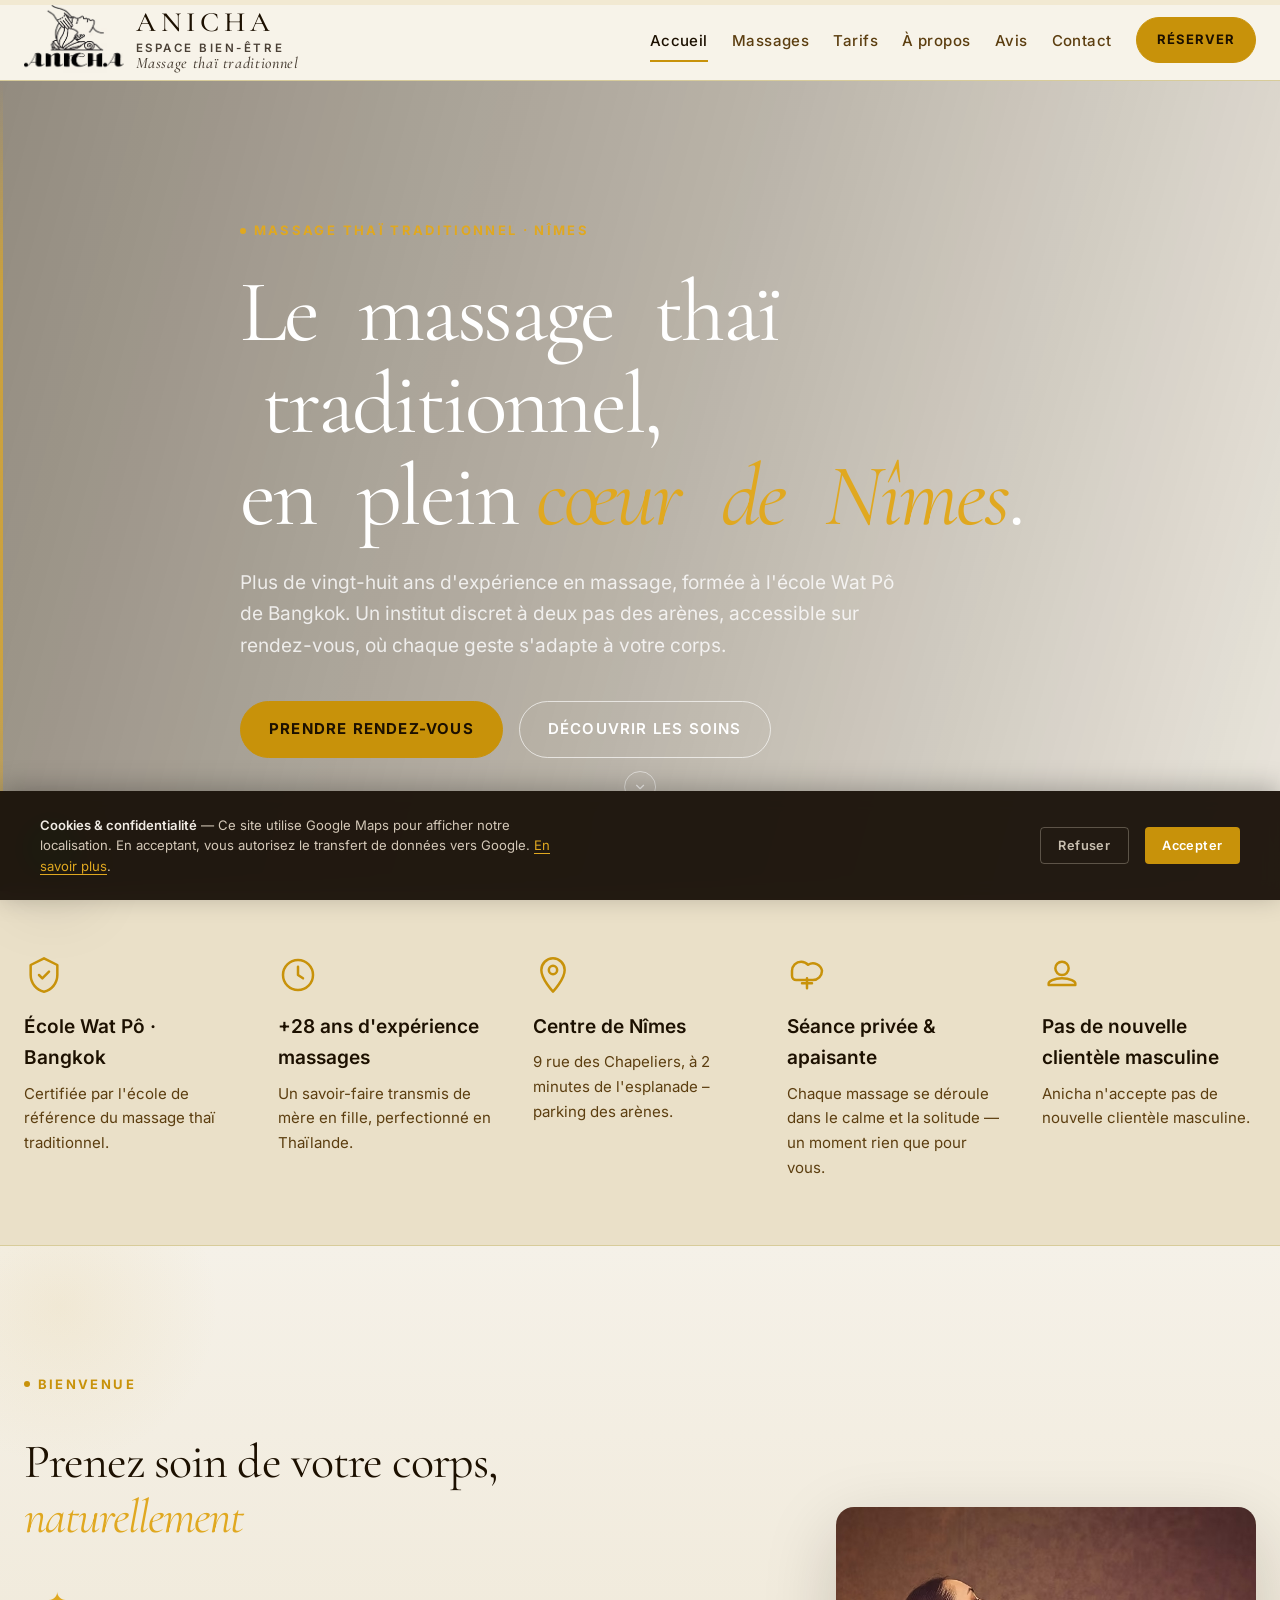
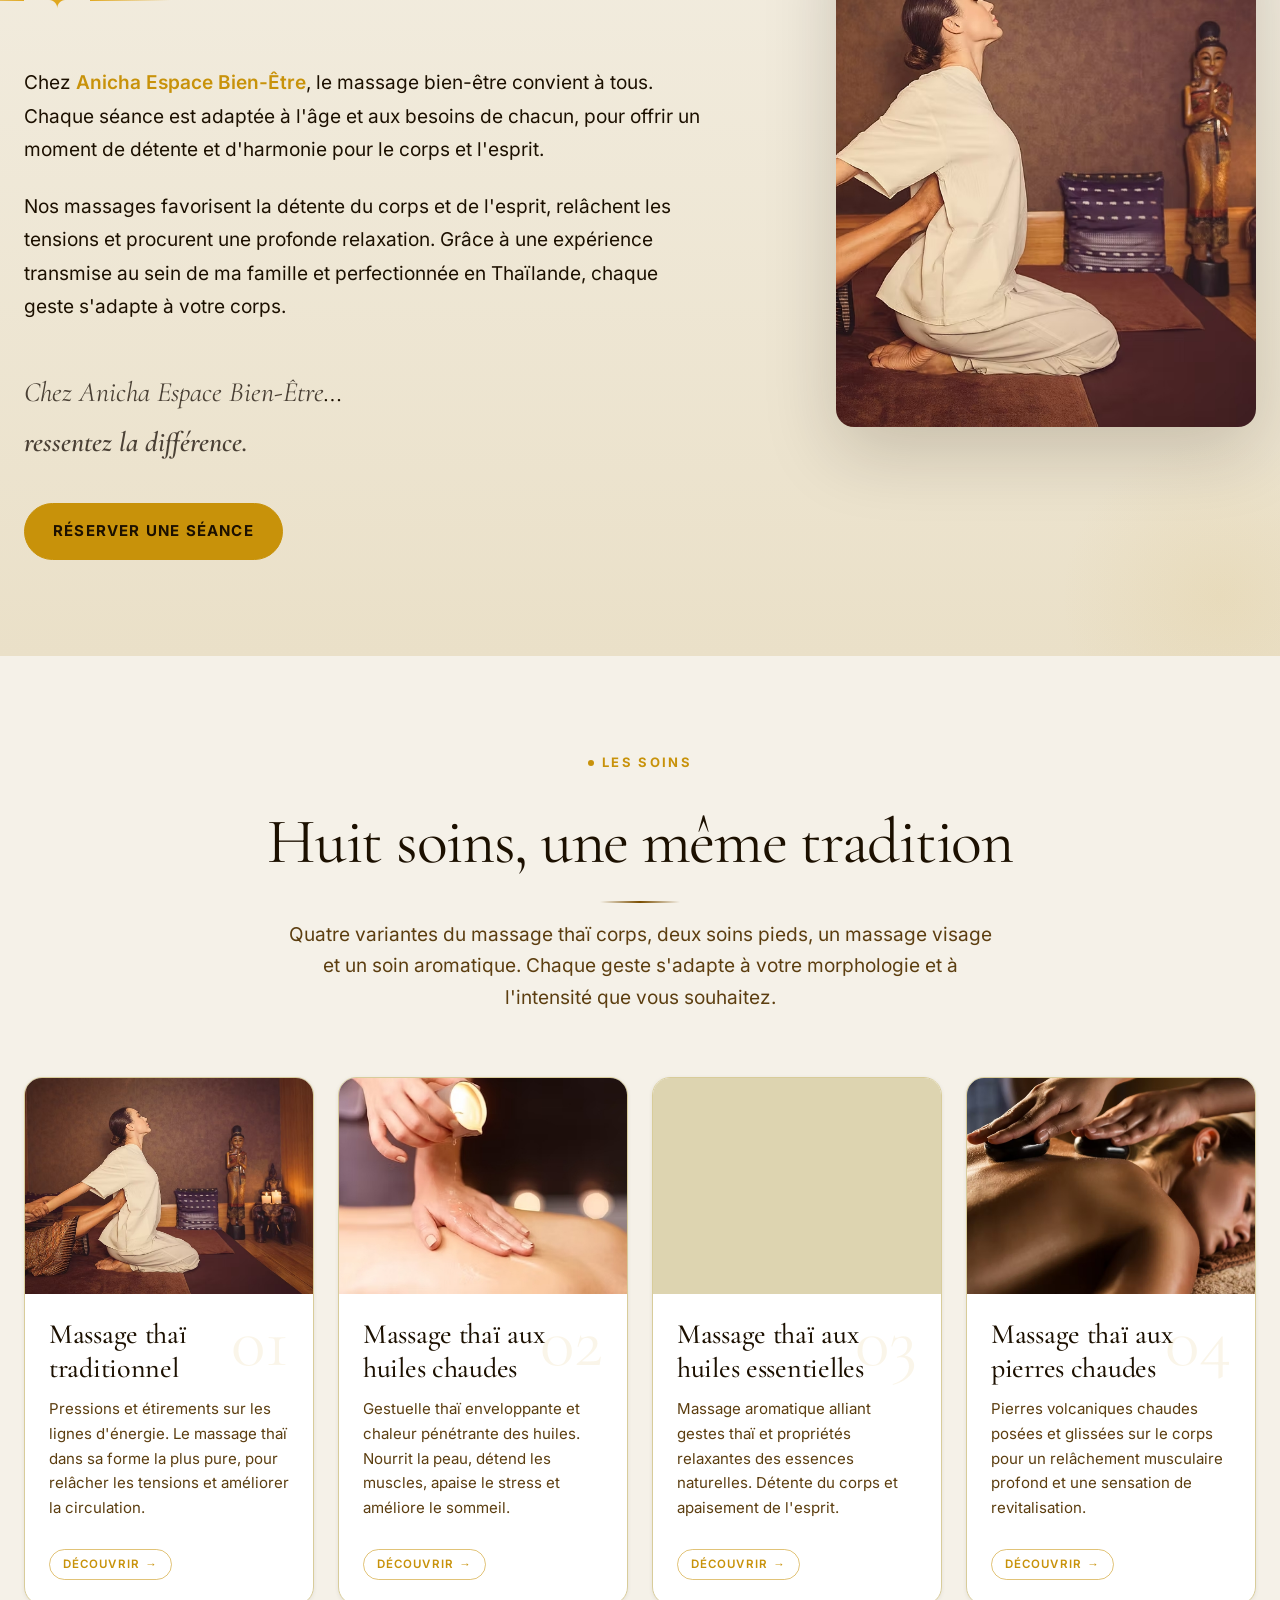
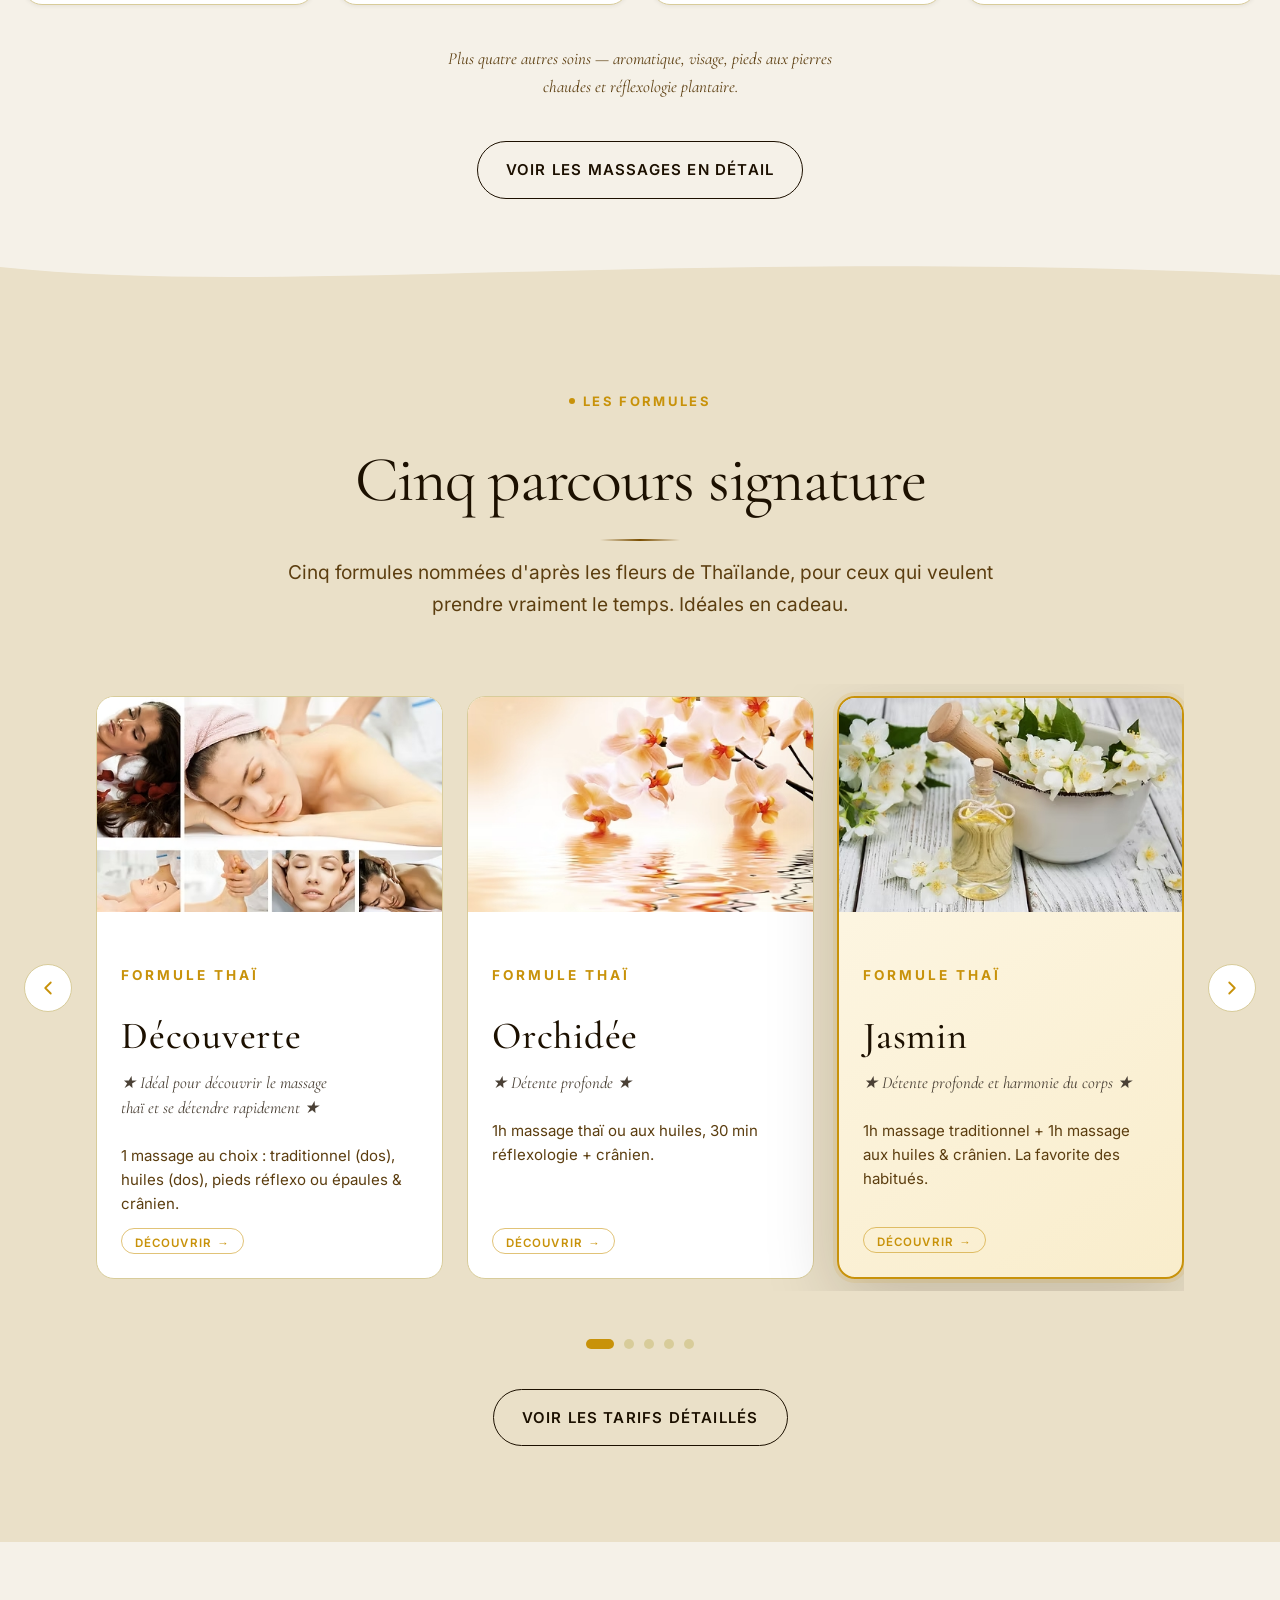
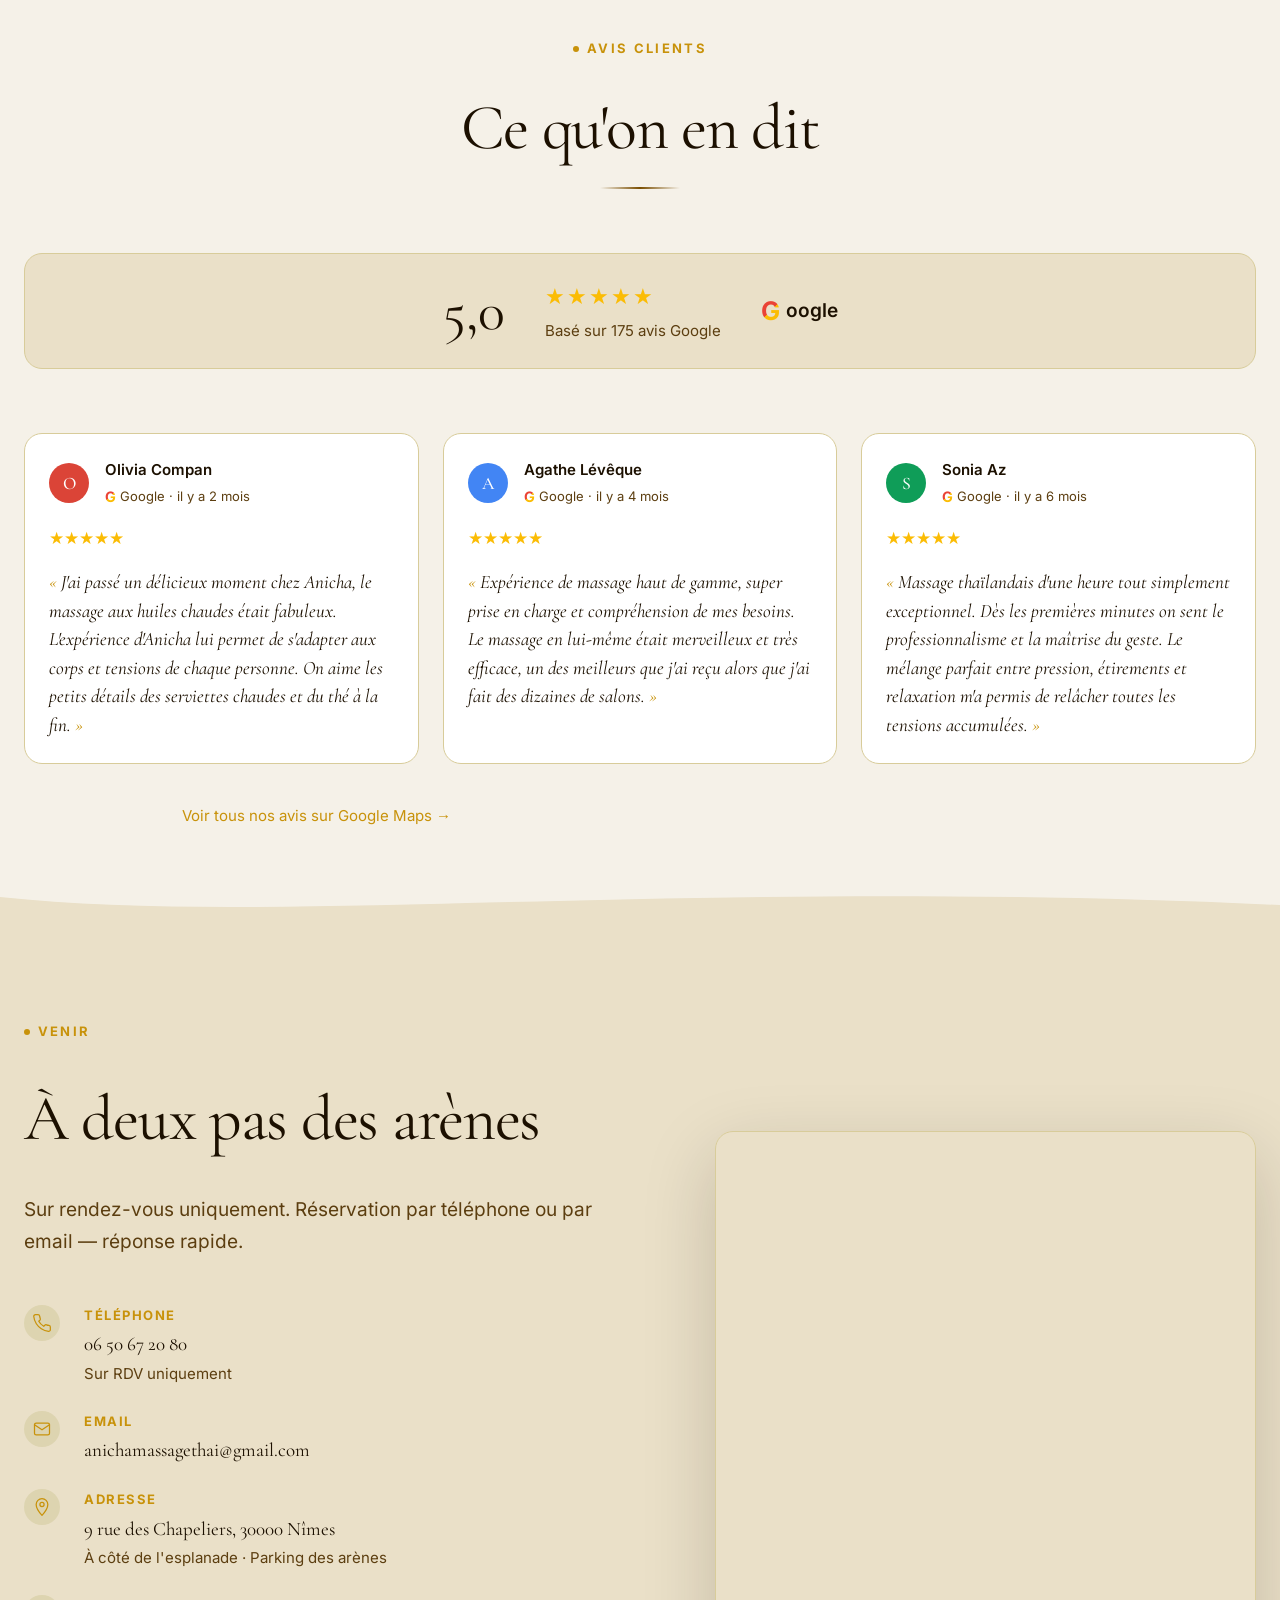
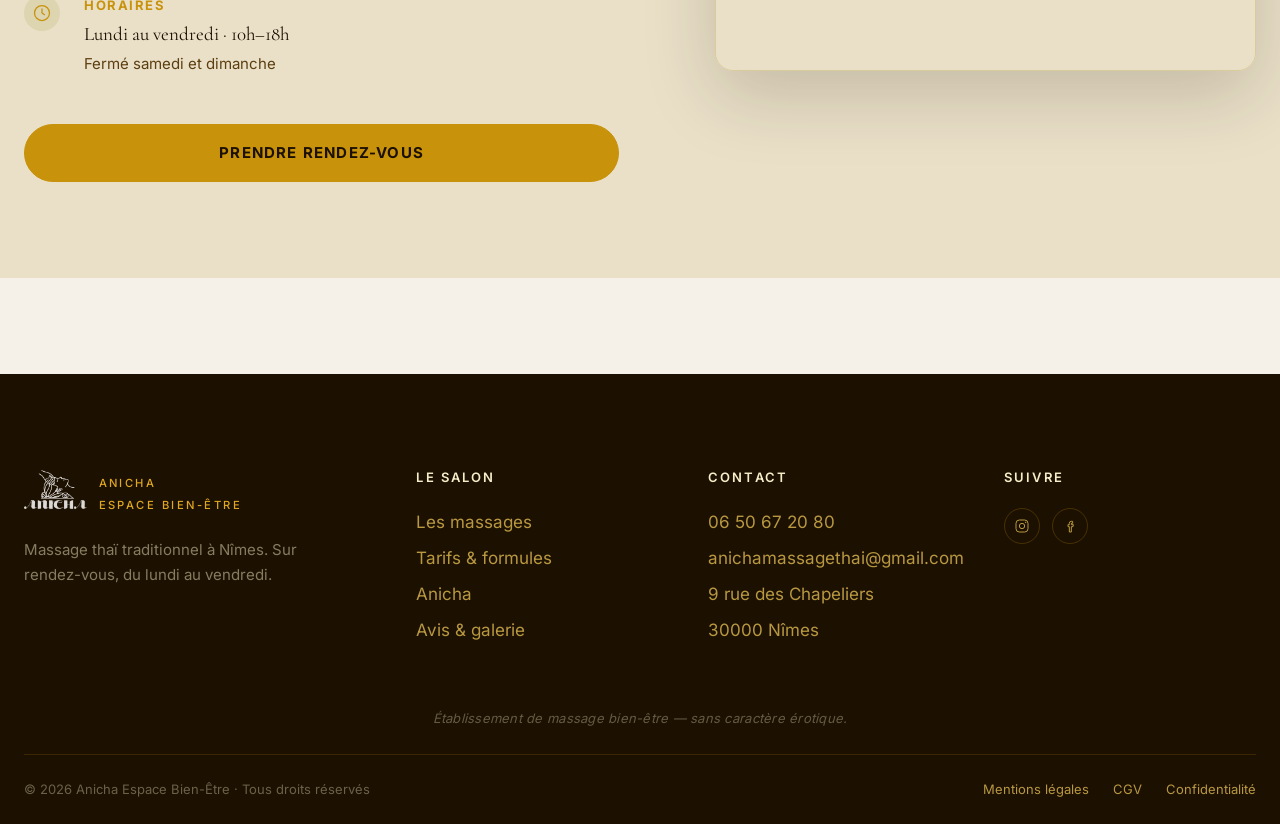
==== index.html @ d10bb283 "0" ====
<!DOCTYPE html>
<html lang="fr">
<head>
  <meta charset="UTF-8" />
  <meta name="viewport" content="width=device-width, initial-scale=1" />
  <title>Anicha Espace Bien-Être – Massage thaï traditionnel à Nîmes </title>
  <meta name="description" content="Massage thaï traditionnel à Nîmes. Pas de nouvelle clientèle masculine, sur rendez-vous. Formée à l'école Wat Pô de Bangkok, +28 ans d'expérience. 9 rue des Chapeliers." />

  <!-- Open Graph / SEO -->
  <meta name="theme-color" content="#3A6647" />

  <!-- Polices -->

  <link rel="stylesheet" href="css/style.css" />
  <link rel="icon" type="image/x-icon" href="img/favicon.ico">
  <link rel="icon" type="image/png" sizes="32x32" href="img/favicon-32x32.png">
  <link rel="icon" type="image/png" sizes="16x16" href="img/favicon-16x16.png">
  <link rel="apple-touch-icon" sizes="180x180" href="img/apple-touch-icon.png">

  <!-- Schema.org LocalBusiness (SEO local) -->
  <script type="application/ld+json">
  {
    "@context": "https://schema.org",
    "@type": "MassageTherapy",
    "name": "Anicha Espace Bien-Être",
    "description": "Institut de massage thaï traditionnel à Nîmes.",
    "image": "https://images.unsplash.com/photo-1544161515-4ab6ce6db874?auto=format&fit=crop&w=1200&q=80",
    "telephone": "+33650672080",
    "email": "anichamassagethai@gmail.com",
    "address": {
      "@type": "PostalAddress",
      "streetAddress": "9 rue des Chapeliers",
      "addressLocality": "Nîmes",
      "postalCode": "30000",
      "addressCountry": "FR"
    },
    "geo": {
      "@type": "GeoCoordinates",
      "latitude": 43.836,
      "longitude": 4.361
    },
    "openingHoursSpecification": [
      {
        "@type": "OpeningHoursSpecification",
        "dayOfWeek": ["Monday", "Tuesday", "Wednesday", "Thursday", "Friday"],
        "opens": "10:00",
        "closes": "18:00"
      }
    ],
    "priceRange": "€€",
    "url": "https://anichamassagethai-nimes.com",
    "sameAs": ["https://www.instagram.com/anicha.massage.thai/", "https://www.facebook.com/profile.php?id=100057337184093"]
  }
  </script>
  <link rel="canonical" href="https://anichamassagethai-nimes.com/" />
  <meta property="og:type" content="website" />
  <meta property="og:locale" content="fr_FR" />
  <meta property="og:site_name" content="Anicha Espace Bien-Être" />
  <meta property="og:url" content="https://anichamassagethai-nimes.com/" />
  <meta property="og:title" content="Anicha Espace Bien-Être – Massage thaï traditionnel à Nîmes " />
  <meta property="og:description" content="Massage thaï traditionnel à Nîmes. Pas de nouvelle clientèle masculine, sur rendez-vous. Formée à l'école Wat Pô de Bangkok, +28 ans d'expérience. 9 rue des Chapeliers." />
  <meta property="og:image" content="https://images.unsplash.com/photo-1600334129128-685c5582fd35?auto=format&fit=crop&w=1200&q=80" />
  <meta property="og:image:width" content="1200" />
  <meta property="og:image:height" content="630" />
  <meta name="twitter:card" content="summary_large_image" />
  <meta name="twitter:title" content="Anicha Espace Bien-Être – Massage thaï traditionnel à Nîmes " />
  <meta name="twitter:description" content="Massage thaï traditionnel à Nîmes. Pas de nouvelle clientèle masculine, sur rendez-vous. Formée à l'école Wat Pô de Bangkok, +28 ans d'expérience. 9 rue des Chapeliers." />
  <meta name="twitter:image" content="https://images.unsplash.com/photo-1600334129128-685c5582fd35?auto=format&fit=crop&w=1200&q=80" />
</head>
<body>
  <a href="#main" class="skip-link">Aller au contenu</a>

  <!-- Barre de progression de scroll -->
  <div class="scroll-progress" aria-hidden="true"><div class="scroll-progress__bar" data-scroll-progress></div></div>

  <!-- ====================================================
       HEADER
  ===================================================== -->
  <header class="site-header">
    <div class="container site-header__inner">
      <a href="index.html" class="logo" aria-label="Anicha Espace Bien-Être – Accueil">
        <picture>
          <source srcset="img/logo.avif" type="image/avif">
          <img src="img/logo.png" alt="" class="logo__img" aria-hidden="true" width="100" height="70">
        </picture>
        <span class="logo__text">
          <span class="logo__name">ANICHA</span>
          <span class="logo__tagline">Espace bien-être</span>
          <span class="logo__sub">Massage thaï traditionnel</span>
        </span>
      </a>

    </div>
  </header>
  <nav class="nav" aria-label="Navigation principale">
        <ul class="nav__list" id="primary-menu">
          <li><a href="index.html" class="nav__link" aria-current="page">Accueil</a></li>
          <li><a href="massages.html" class="nav__link">Massages</a></li>
          <li><a href="tarifs.html" class="nav__link">Tarifs</a></li>
          <li><a href="a-propos.html" class="nav__link">À propos</a></li>
          <li><a href="avis-galerie.html" class="nav__link">Avis</a></li>
          <li><a href="contact.html" class="nav__link">Contact</a></li>
        </ul>
        <div class="nav__cta">
          <a href="contact.html" class="btn btn--primary btn--small">Réserver</a>
        </div>
      </nav>

      <button class="menu-toggle" type="button" aria-controls="primary-menu" aria-expanded="false" aria-label="Ouvrir le menu">
        <span class="menu-toggle__bar"></span>
      </button>

  <main id="main">
    <!-- ====================================================
         HERO
    ===================================================== -->
    <section class="hero" aria-labelledby="hero-title">
      <div class="hero__bg" aria-hidden="true">
        <video class="hero__video" autoplay loop muted playsinline
          poster="https://images.unsplash.com/photo-1600334129128-685c5582fd35?auto=format&fit=crop&w=1920&q=80">
          <source src="img/hero-massage.mp4" type="video/mp4">
        </video>
      </div>
      <div class="hero__overlay"></div>
      <div class="hero__decor" aria-hidden="true"></div>

      <!-- Particules dorées flottantes (décoratif) -->
      <div class="hero__particles" aria-hidden="true">
        <span></span><span></span><span></span><span></span><span></span>
        <span></span><span></span><span></span><span></span>
      </div>

      <div class="container hero__inner">
        <span class="eyebrow">Massage thaï traditionnel · Nîmes</span>
        <h1 id="hero-title">
          Le massage thaï traditionnel,<br />
          en plein <em>cœur de Nîmes</em>.
        </h1>
        <p class="hero__subtitle">
          Plus de vingt-huit ans d'expérience en massage, formée à l'école Wat Pô de Bangkok. Un institut discret à deux pas des arènes, accessible sur rendez-vous, où chaque geste s'adapte à votre corps.
        </p>
        <div class="hero__actions">
          <a href="contact.html" class="btn btn--primary">Prendre rendez-vous</a>
          <a href="massages.html" class="btn btn--ghost-light">Découvrir les soins</a>
        </div>
      </div>

      <!-- Scroll indicator -->
      <a href="#welcome" class="scroll-indicator" aria-label="Défiler vers le bas">
        <div class="scroll-indicator__ring" aria-hidden="true">
          <svg viewBox="0 0 24 24" fill="none" stroke="currentColor" stroke-width="2">
            <path d="m6 9 6 6 6-6" stroke-linecap="round" stroke-linejoin="round"/>
          </svg>
        </div>
        <span>Découvrir</span>
      </a>
    </section>

    <!-- ====================================================
         RÉASSURANCE
    ===================================================== -->
    <section class="reassurance" id="reassurance" aria-label="Nos garanties">
      <div class="container reassurance__grid">
        <div class="reassurance__item">
          <svg class="reassurance__icon" viewBox="0 0 24 24" fill="none" stroke="currentColor" stroke-width="1.5" aria-hidden="true">
            <path d="M12 2 4 6v6c0 5 3.5 9 8 10 4.5-1 8-5 8-10V6l-8-4Z" stroke-linejoin="round"/>
            <path d="m9 12 2 2 4-4" stroke-linecap="round" stroke-linejoin="round"/>
          </svg>
          <span class="reassurance__title">École Wat Pô · Bangkok</span>
          <p class="reassurance__desc">Certifiée par l'école de référence du massage thaï traditionnel.</p>
        </div>

        <div class="reassurance__item">
          <svg class="reassurance__icon" viewBox="0 0 24 24" fill="none" stroke="currentColor" stroke-width="1.5" aria-hidden="true">
            <circle cx="12" cy="12" r="9"/>
            <path d="M12 7v5l3 2" stroke-linecap="round" stroke-linejoin="round"/>
          </svg>
          <span class="reassurance__title"><span data-count-to="28" data-count-prefix="+" data-count-suffix=" ans">+28 ans</span> d'expérience massages</span>
          <p class="reassurance__desc">Un savoir-faire transmis de mère en fille, perfectionné en Thaïlande.</p>
        </div>

        <div class="reassurance__item">
          <svg class="reassurance__icon" viewBox="0 0 24 24" fill="none" stroke="currentColor" stroke-width="1.5" aria-hidden="true">
            <path d="M12 22s7-7.5 7-13a7 7 0 1 0-14 0c0 5.5 7 13 7 13Z" stroke-linejoin="round"/>
            <circle cx="12" cy="9" r="2.5"/>
          </svg>
          <span class="reassurance__title">Centre de Nîmes</span>
          <p class="reassurance__desc">9 rue des Chapeliers, à 2 minutes de l'esplanade – parking des arènes.</p>
        </div>

        <div class="reassurance__item">
          <svg class="reassurance__icon" viewBox="0 0 24 24" fill="none" stroke="currentColor" stroke-width="1.5" aria-hidden="true">
            <path d="M3 9.5C3 6.46 5.46 4 8.5 4c1.67 0 3.16.73 4.19 1.88A5.5 5.5 0 0 1 21 9.5c0 3.04-2.46 5.5-5.5 5.5H5.5A2.5 2.5 0 0 1 3 12.5v-3Z" stroke-linejoin="round"/>
            <path d="M12 14v6m-3-3h6" stroke-linecap="round"/>
          </svg>
          <span class="reassurance__title">Séance privée &amp; apaisante</span>
          <p class="reassurance__desc">Chaque massage se déroule dans le calme et la solitude — un moment rien que pour vous.</p>
        </div>

        <div class="reassurance__item">
          <svg class="reassurance__icon" viewBox="0 0 24 24" fill="none" stroke="currentColor" stroke-width="1.5" aria-hidden="true">
            <circle cx="12" cy="8" r="4"/>
            <path d="M12 14c-5 0-8 2-8 3v1h16v-1c0-1-3-3-8-3Z" stroke-linejoin="round"/>
          </svg>
          <span class="reassurance__title">Pas de nouvelle clientèle masculine</span>
          <p class="reassurance__desc">Anicha n'accepte pas de nouvelle clientèle masculine.</p>
        </div>
      </div>
    </section>

    <!-- ====================================================
         MOT D'ACCUEIL
    ===================================================== -->
    <section class="welcome" id="welcome" aria-labelledby="welcome-title">
      <div class="container welcome__inner">

        <div class="welcome__content">
          <span class="eyebrow">Bienvenue</span>
          <h2 id="welcome-title">Prenez soin de votre corps,<br><em>naturellement</em></h2>
          <span class="welcome__ornament" aria-hidden="true">✦</span>
          <div class="welcome__text">
            <p>Chez <strong>Anicha Espace Bien-Être</strong>, le massage bien-être convient à tous. Chaque séance est adaptée à l'âge et aux besoins de chacun, pour offrir un moment de détente et d'harmonie pour le corps et l'esprit.</p>
            <p>Nos massages favorisent la détente du corps et de l'esprit, relâchent les tensions et procurent une profonde relaxation. Grâce à une expérience transmise au sein de ma famille et perfectionnée en Thaïlande, chaque geste s'adapte à votre corps.</p>
          </div>
          <p class="welcome__call">
            <em>Chez Anicha Espace Bien-Être</em>…<br>
            <strong>ressentez la différence.</strong>
          </p>
          <a href="contact.html" class="btn btn--primary">Réserver une séance</a>
        </div>

        <div class="welcome__visual" aria-hidden="true">
          <div class="welcome__img-frame">
            <img src="img/massage-thai-traditionnel.jpg" alt="Massage thaï traditionnel chez Anicha" class="welcome__img" width="500" height="650" loading="lazy">
          </div>
        </div>

      </div>
    </section>

    <!-- ====================================================
         NOS MASSAGES
    ===================================================== -->
    <section class="section" aria-labelledby="soins-title">
      <div class="container">
        <header class="section-header">
          <span class="eyebrow">Les soins</span>
          <h2 id="soins-title">Huit soins, une même tradition</h2>
          <p class="lead">
            Quatre variantes du massage thaï corps, deux soins pieds, un massage visage et un soin aromatique. Chaque geste s'adapte à votre morphologie et à l'intensité que vous souhaitez.
          </p>
        </header>

        <div class="cards-grid cards-grid--soins">
          <!-- Carte 1 — Traditionnel -->
          <article class="card">
            <div class="card__image" style="background-image: url('img/massage-thai-traditionnel.jpg');"></div>
            <div class="card__body">
              <span class="card__number" aria-hidden="true">01</span>
              <span class="card__name-thai">Nuad Bo Rarn</span>
              <h3 class="card__title">Massage thaï traditionnel</h3>
              <p class="card__desc">Pressions et étirements sur les lignes d'énergie. Le massage thaï dans sa forme la plus pure, pour relâcher les tensions et améliorer la circulation.</p>
              <a href="massages.html#thai-traditionnel" class="card__cta">Découvrir <span aria-hidden="true">→</span></a>
            </div>
          </article>

          <!-- Carte 2 — Huiles chaudes -->
          <article class="card">
            <div class="card__image" style="background-image: url('img/massage-huiles-chaudes.jpg');"></div>
            <div class="card__body">
              <span class="card__number" aria-hidden="true">02</span>
              <span class="card__name-thai">Nuad Nam Man Ronn</span>
              <h3 class="card__title">Massage thaï aux huiles chaudes</h3>
              <p class="card__desc">Gestuelle thaï enveloppante et chaleur pénétrante des huiles. Nourrit la peau, détend les muscles, apaise le stress et améliore le sommeil.</p>
              <a href="massages.html#huiles-chaudes" class="card__cta">Découvrir <span aria-hidden="true">→</span></a>
            </div>
          </article>

          <!-- Carte 3 — Huiles essentielles -->
          <article class="card">
            <div class="card__image" style="background-image: url('https://images.unsplash.com/photo-1741522509438-a120c0bb5e88?auto=format&fit=crop&w=800&q=80');"></div>
            <div class="card__body">
              <span class="card__number" aria-hidden="true">03</span>
              <span class="card__name-thai">Nuad Nam Man</span>
              <h3 class="card__title">Massage thaï aux huiles essentielles</h3>
              <p class="card__desc">Massage aromatique alliant gestes thaï et propriétés relaxantes des essences naturelles. Détente du corps et apaisement de l'esprit.</p>
              <a href="massages.html#huiles-essentielles" class="card__cta">Découvrir <span aria-hidden="true">→</span></a>
            </div>
          </article>

          <!-- Carte 4 — Pierres chaudes (nouveau) -->
          <article class="card">
            <div class="card__image" style="background-image: url('img/massage-pierres-chaudes.jpg');"></div>
            <div class="card__body">
              <span class="card__number" aria-hidden="true">04</span>
              <span class="card__name-thai">Hin Ron</span>
              <h3 class="card__title">Massage thaï aux pierres chaudes</h3>
              <p class="card__desc">Pierres volcaniques chaudes posées et glissées sur le corps pour un relâchement musculaire profond et une sensation de revitalisation.</p>
              <a href="massages.html#pierres-chaudes" class="card__cta">Découvrir <span aria-hidden="true">→</span></a>
            </div>
          </article>
        </div>

        <p class="cards-grid__note">Plus quatre autres soins — aromatique, visage, pieds aux pierres chaudes et réflexologie plantaire.</p>

        <div class="text-center mt-lg">
          <a href="massages.html" class="btn btn--ghost">Voir les massages en détail</a>
        </div>
      </div>
    </section>

    <!-- ====================================================
         FORMULES
    ===================================================== -->
    <section class="section section--alt" aria-labelledby="formules-title">
      <div class="container">
        <header class="section-header">
          <span class="eyebrow">Les formules</span>
          <h2 id="formules-title">Cinq parcours signature</h2>
          <p class="lead">
            Cinq formules nommées d'après les fleurs de Thaïlande, pour ceux qui veulent prendre vraiment le temps. Idéales en cadeau.
          </p>
        </header>

        <div class="formules-carousel" data-carousel data-autoplay="5000" aria-roledescription="carrousel" aria-label="Cinq formules signature">
          <button class="carousel-arrow carousel-arrow--prev" type="button" aria-label="Formule précédente" data-carousel-prev>
            <svg viewBox="0 0 24 24" fill="none" stroke="currentColor" stroke-width="2" aria-hidden="true">
              <path d="m15 18-6-6 6-6" stroke-linecap="round" stroke-linejoin="round"/>
            </svg>
          </button>

          <div class="formules-carousel__track" data-carousel-track>
            <article class="formule-card" aria-roledescription="diapositive" aria-label="1 sur 5 — Découverte">
              <div class="formule-card__image" style="background-image: url('img/formule-decouverte.jpg');" role="img" aria-label="Formule Découverte"></div>
              <span class="formule-card__label">Formule Thaï</span>
              <h3 class="formule-card__name">Découverte</h3>
              <p class="formule-card__tagline">★ Idéal pour découvrir le massage thaï et se détendre rapidement ★</p>
              <p class="formule-card__list">1 massage au choix : traditionnel (dos), huiles (dos), pieds réflexo ou épaules &amp; crânien.</p>
              <a href="tarifs.html#formules" class="formule-card__cta">Découvrir <span aria-hidden="true">→</span></a>
            </article>

            <article class="formule-card" aria-roledescription="diapositive" aria-label="2 sur 5 — Orchidée">
              <div class="formule-card__image" style="background-image: url('img/formule-orchidee.jpg');" role="img" aria-label="Formule Orchidée"></div>
              <span class="formule-card__label">Formule Thaï</span>
              <h3 class="formule-card__name">Orchidée</h3>
              <p class="formule-card__tagline">★ Détente profonde ★</p>
              <p class="formule-card__list">1h massage thaï ou aux huiles, 30 min réflexologie + crânien.</p>
              <a href="tarifs.html#formules" class="formule-card__cta">Découvrir <span aria-hidden="true">→</span></a>
            </article>

            <article class="formule-card formule-card--featured" aria-roledescription="diapositive" aria-label="3 sur 5 — Jasmin, le plus choisi">
              <div class="formule-card__image" style="background-image: url('img/formule-jasmine.jpg');" role="img" aria-label="Formule Jasmin"></div>
              <span class="formule-card__label">Formule Thaï</span>
              <h3 class="formule-card__name">Jasmin</h3>
              <p class="formule-card__tagline">★ Détente profonde et harmonie du corps ★</p>
              <p class="formule-card__list">1h massage traditionnel + 1h massage aux huiles &amp; crânien. La favorite des habitués.</p>
              <a href="tarifs.html#formules" class="formule-card__cta">Découvrir <span aria-hidden="true">→</span></a>
            </article>

            <article class="formule-card" aria-roledescription="diapositive" aria-label="4 sur 5 — Lilawadee">
              <div class="formule-card__image" style="background-image: url('img/formule-lilawadee.jpeg');" role="img" aria-label="Formule Lilawadee"></div>
              <span class="formule-card__label">Formule Thaï</span>
              <h3 class="formule-card__name">Lilawadee</h3>
              <p class="formule-card__tagline">★ Détente profonde et équilibre du corps ★</p>
              <p class="formule-card__list">1h30 traditionnel ou huiles chaudes + 30 min réflexologie et crânien.</p>
              <a href="tarifs.html#formules" class="formule-card__cta">Découvrir <span aria-hidden="true">→</span></a>
            </article>

            <article class="formule-card" aria-roledescription="diapositive" aria-label="5 sur 5 — Lotus">
              <div class="formule-card__image" style="background-image: url('img/formule-lotus.jpg');" role="img" aria-label="Formule Lotus"></div>
              <span class="formule-card__label">Formule Thaï</span>
              <h3 class="formule-card__name">Lotus</h3>
              <p class="formule-card__tagline">★ Relaxation intense et énergie renouvelée ★</p>
              <p class="formule-card__list">L'expérience complète : 1h traditionnel, 1h huiles, 30 min réflexologie + crânien.</p>
              <a href="tarifs.html#formules" class="formule-card__cta">Découvrir <span aria-hidden="true">→</span></a>
            </article>
          </div>

          <button class="carousel-arrow carousel-arrow--next" type="button" aria-label="Formule suivante" data-carousel-next>
            <svg viewBox="0 0 24 24" fill="none" stroke="currentColor" stroke-width="2" aria-hidden="true">
              <path d="m9 18 6-6-6-6" stroke-linecap="round" stroke-linejoin="round"/>
            </svg>
          </button>

          <div class="carousel-dots" role="tablist" aria-label="Choisir une formule" data-carousel-dots></div>
        </div>

        <div class="text-center mt-lg">
          <a href="tarifs.html" class="btn btn--ghost">Voir les tarifs détaillés</a>
        </div>
      </div>
    </section>

    <!-- ====================================================
         TÉMOIGNAGES
    ===================================================== -->
    <section class="section" aria-labelledby="testimonials-title">
      <div class="container">
        <header class="section-header">
          <span class="eyebrow">Avis clients</span>
          <h2 id="testimonials-title">Ce qu'on en dit</h2>
        </header>

        <!-- Note agrégée -->
        <div class="google-aggregate" aria-label="Note Google globale">
          <div class="google-aggregate__score" aria-label="5,0 sur 5">5,0</div>
          <div class="google-aggregate__right">
            <div class="google-aggregate__stars" aria-label="5 étoiles">★★★★★</div>
            <div class="google-aggregate__label">Basé sur 175 avis Google</div>
          </div>
          <div class="google-aggregate__logo" aria-hidden="true">
            <span class="google-g">G</span>oogle
          </div>
        </div>

        <div class="testimonials__grid">

          <article class="testimonial">
            <div class="testimonial__header">
              <div class="testimonial__avatar" aria-hidden="true" style="background-color:#DB4437;">O</div>
              <div class="testimonial__meta">
                <span class="testimonial__name">Olivia Compan</span>
                <span class="testimonial__source">
                  <span class="google-g" style="font-size:0.9rem;">G</span> Google · il y a 2 mois
                </span>
              </div>
            </div>
            <div class="testimonial__stars" aria-label="5 étoiles sur 5">★★★★★</div>
            <p class="testimonial__text">J'ai passé un délicieux moment chez Anicha, le massage aux huiles chaudes était fabuleux. L'expérience d'Anicha lui permet de s'adapter aux corps et tensions de chaque personne. On aime les petits détails des serviettes chaudes et du thé à la fin.</p>
          </article>

          <article class="testimonial">
            <div class="testimonial__header">
              <div class="testimonial__avatar" aria-hidden="true" style="background-color:#4285F4;">A</div>
              <div class="testimonial__meta">
                <span class="testimonial__name">Agathe Lévêque</span>
                <span class="testimonial__source">
                  <span class="google-g" style="font-size:0.9rem;">G</span> Google · il y a 4 mois
                </span>
              </div>
            </div>
            <div class="testimonial__stars" aria-label="5 étoiles sur 5">★★★★★</div>
            <p class="testimonial__text">Expérience de massage haut de gamme, super prise en charge et compréhension de mes besoins. Le massage en lui-même était merveilleux et très efficace, un des meilleurs que j'ai reçu alors que j'ai fait des dizaines de salons.</p>
          </article>

          <article class="testimonial">
            <div class="testimonial__header">
              <div class="testimonial__avatar" aria-hidden="true" style="background-color:#0F9D58;">S</div>
              <div class="testimonial__meta">
                <span class="testimonial__name">Sonia Az</span>
                <span class="testimonial__source">
                  <span class="google-g" style="font-size:0.9rem;">G</span> Google · il y a 6 mois
                </span>
              </div>
            </div>
            <div class="testimonial__stars" aria-label="5 étoiles sur 5">★★★★★</div>
            <p class="testimonial__text">Massage thaïlandais d'une heure tout simplement exceptionnel. Dès les premières minutes on sent le professionnalisme et la maîtrise du geste. Le mélange parfait entre pression, étirements et relaxation m'a permis de relâcher toutes les tensions accumulées.</p>
          </article>

        </div>

        <p class="testimonials__google">
          <a href="https://maps.app.goo.gl/weLUMTqv7YcMpxRj9" target="_blank" rel="noopener noreferrer">
            Voir tous nos avis sur Google Maps →
          </a>
        </p>
      </div>
    </section>

    <!-- ====================================================
         CONTACT RAPIDE
    ===================================================== -->
    <section class="section section--alt" aria-labelledby="contact-title">
      <div class="container">
        <div class="contact-quick">
          <div class="contact-quick__details">
            <span class="eyebrow">Venir</span>
            <h2 id="contact-title">À deux pas des arènes</h2>
            <p class="lead">Sur rendez-vous uniquement. Réservation par téléphone ou par email — réponse rapide.</p>

            <div class="contact-info">
              <div class="contact-info__item">
                <svg class="contact-info__icon" viewBox="0 0 24 24" fill="none" stroke="currentColor" stroke-width="1.5" aria-hidden="true">
                  <path d="M22 16.92V20a2 2 0 0 1-2.18 2 19.79 19.79 0 0 1-8.63-3.07 19.5 19.5 0 0 1-6-6A19.79 19.79 0 0 1 2.12 4.18 2 2 0 0 1 4.11 2h3.08a2 2 0 0 1 2 1.72 12.84 12.84 0 0 0 .7 2.81 2 2 0 0 1-.45 2.11L8.09 9.91a16 16 0 0 0 6 6l1.27-1.27a2 2 0 0 1 2.11-.45 12.84 12.84 0 0 0 2.81.7A2 2 0 0 1 22 16.92Z" stroke-linecap="round" stroke-linejoin="round"/>
                </svg>
                <div>
                  <div class="contact-info__label">Téléphone</div>
                  <div class="contact-info__value">
                    <a href="tel:+33650672080">06 50 67 20 80</a>
                    <small>Sur RDV uniquement</small>
                  </div>
                </div>
              </div>

              <div class="contact-info__item">
                <svg class="contact-info__icon" viewBox="0 0 24 24" fill="none" stroke="currentColor" stroke-width="1.5" aria-hidden="true">
                  <rect x="3" y="5" width="18" height="14" rx="2"/>
                  <path d="m3 7 9 6 9-6" stroke-linecap="round" stroke-linejoin="round"/>
                </svg>
                <div>
                  <div class="contact-info__label">Email</div>
                  <div class="contact-info__value">
                    <a href="mailto:anichamassagethai@gmail.com">anichamassagethai@gmail.com</a>
                  </div>
                </div>
              </div>

              <div class="contact-info__item">
                <svg class="contact-info__icon" viewBox="0 0 24 24" fill="none" stroke="currentColor" stroke-width="1.5" aria-hidden="true">
                  <path d="M12 22s7-7.5 7-13a7 7 0 1 0-14 0c0 5.5 7 13 7 13Z" stroke-linejoin="round"/>
                  <circle cx="12" cy="9" r="2.5"/>
                </svg>
                <div>
                  <div class="contact-info__label">Adresse</div>
                  <div class="contact-info__value">
                    9 rue des Chapeliers, 30000 Nîmes
                    <small>À côté de l'esplanade · Parking des arènes</small>
                  </div>
                </div>
              </div>

              <div class="contact-info__item">
                <svg class="contact-info__icon" viewBox="0 0 24 24" fill="none" stroke="currentColor" stroke-width="1.5" aria-hidden="true">
                  <circle cx="12" cy="12" r="9"/>
                  <path d="M12 7v5l3 2" stroke-linecap="round" stroke-linejoin="round"/>
                </svg>
                <div>
                  <div class="contact-info__label">Horaires</div>
                  <div class="contact-info__value">
                    Lundi au vendredi · 10h–18h
                    <small>Fermé samedi et dimanche</small>
                  </div>
                </div>
              </div>
            </div>

            <a href="contact.html" class="btn btn--primary">Prendre rendez-vous</a>
          </div>

          <div class="contact-quick__map">
            <iframe
              src="https://www.google.com/maps/embed?pb=!1m14!1m8!1m3!1d359.7431903510998!2d4.3609169!3d43.8362275!3m2!1i1024!2i768!4f13.1!3m3!1m2!1s0x12b42dbad566a245%3A0x153d3b7b6a628de!2sANICHA%20ESPACE%20BIEN%20%C3%8ATRE%20NIMES!5e0!3m2!1sfr!2sfr"
              title="Anicha Espace Bien-Être – 9 rue des Chapeliers, Nîmes"
              allowfullscreen
              loading="lazy"
              referrerpolicy="no-referrer-when-downgrade"
            ></iframe>
          </div>
        </div>
      </div>
    </section>
  </main>

  <!-- ====================================================
       FOOTER
  ===================================================== -->
  <footer class="site-footer">
    <div class="container">
      <div class="site-footer__grid">
        <div class="site-footer__brand">
          <a href="index.html" class="site-footer__logo">
            <picture>
              <source srcset="img/logo.avif" type="image/avif">
              <img src="img/logo.png" alt="" class="logo__img" aria-hidden="true" width="63" height="44">
            </picture>
            <span class="site-footer__logo-text">
              ANICHA<span>Espace bien-être</span>
            </span>
          </a>
          <p>Massage thaï traditionnel à Nîmes. Sur rendez-vous, du lundi au vendredi.</p>
        </div>

        <div>
          <h4>Le salon</h4>
          <ul>
            <li><a href="massages.html">Les massages</a></li>
            <li><a href="tarifs.html">Tarifs &amp; formules</a></li>
            <li><a href="a-propos.html">Anicha</a></li>
            <li><a href="avis-galerie.html">Avis &amp; galerie</a></li>
          </ul>
        </div>

        <div>
          <h4>Contact</h4>
          <ul>
            <li><a href="tel:+33650672080">06 50 67 20 80</a></li>
            <li><a href="mailto:anichamassagethai@gmail.com">anichamassagethai@gmail.com</a></li>
            <li>9 rue des Chapeliers</li>
            <li>30000 Nîmes</li>
          </ul>
        </div>

        <div>
          <h4>Suivre</h4>
          <div class="socials">
            <a href="https://www.instagram.com/anicha.massage.thai/" aria-label="Instagram" target="_blank" rel="noopener">
              <svg viewBox="0 0 24 24" fill="none" stroke="currentColor" stroke-width="1.5"><rect x="3" y="3" width="18" height="18" rx="5"/><circle cx="12" cy="12" r="4"/><circle cx="17.5" cy="6.5" r="0.5" fill="currentColor"/></svg>
            </a>
            <a href="https://www.facebook.com/profile.php?id=100057337184093" aria-label="Facebook" target="_blank" rel="noopener">
              <svg viewBox="0 0 24 24" fill="none" stroke="currentColor" stroke-width="1.5"><path d="M14 8h2V5h-2a3 3 0 0 0-3 3v2H9v3h2v8h3v-8h2.5l.5-3H14V8.5c0-.3.2-.5.5-.5H14Z" stroke-linejoin="round"/></svg>
            </a>
          </div>
        </div>
      </div>

            <p class="site-footer__notice">Établissement de massage bien-être — sans caractère érotique.</p>
      <div class="site-footer__bottom">
        <span>© <span data-current-year>2026</span> Anicha Espace Bien-Être · Tous droits réservés</span>
        <div class="site-footer__bottom-links">
          <a href="mentions-legales.html">Mentions légales</a>
          <a href="mentions-legales.html#cgv">CGV</a>
          <a href="mentions-legales.html#confidentialite">Confidentialité</a>
        </div>
      </div>
    </div>
  </footer>

  <!-- FAB mobile -->
  <div class="fab-stack">
    <a href="https://wa.me/33650672080?text=Bonjour%20Anicha%2C%20j%27aimerais%20prendre%20rendez-vous" class="fab-whatsapp" aria-label="Contacter Anicha sur WhatsApp" target="_blank" rel="noopener">
      <svg viewBox="0 0 32 32" fill="currentColor" aria-hidden="true">
        <path d="M16.001 3C9.374 3 4 8.373 4 14.999c0 2.515.776 4.85 2.099 6.787L4 29l7.388-2.05a11.97 11.97 0 0 0 4.613.927h.005c6.626 0 11.999-5.373 11.999-12C28.005 8.373 22.628 3 16.001 3Zm0 21.812c-1.48 0-2.93-.388-4.205-1.117l-.302-.18-4.382 1.218 1.187-4.276-.196-.31a9.84 9.84 0 0 1-1.521-5.255c0-5.448 4.434-9.881 9.882-9.881 5.448 0 9.881 4.433 9.881 9.881 0 5.449-4.433 9.92-9.344 9.92Zm5.43-7.41c-.299-.149-1.764-.871-2.038-.97-.273-.099-.472-.149-.671.149-.198.297-.769.97-.943 1.169-.174.198-.347.223-.646.075-.298-.15-1.258-.464-2.394-1.476-.886-.79-1.483-1.766-1.658-2.064-.174-.297-.018-.458.131-.606.135-.134.298-.348.447-.521.149-.174.198-.298.297-.497.099-.198.05-.372-.025-.521-.074-.149-.671-1.617-.92-2.213-.242-.582-.488-.503-.671-.512l-.572-.01a1.097 1.097 0 0 0-.795.372c-.273.298-1.043 1.018-1.043 2.482 0 1.464 1.067 2.879 1.215 3.077.149.198 2.099 3.205 5.085 4.493.711.307 1.265.49 1.697.628.713.226 1.362.194 1.875.118.572-.085 1.764-.721 2.013-1.418.249-.696.249-1.293.174-1.418-.075-.124-.273-.198-.572-.347Z"/>
      </svg>
    </a>
    <a href="contact.html" class="fab-reserve" aria-label="Prendre rendez-vous">
      <svg viewBox="0 0 24 24" fill="none" stroke="currentColor" stroke-width="2" aria-hidden="true">
        <rect x="3" y="4" width="18" height="18" rx="2"/><path d="M16 2v4M8 2v4M3 10h18" stroke-linecap="round" stroke-linejoin="round"/>
      </svg>
      Réserver
    </a>
  </div>

  <script src="js/main.js" defer></script>
</body>
</html>
---- css/style.css ----
/* ===========================================================
   ANICHA ESPACE BIEN-ÊTRE
   Feuille de styles — "Clair, Moderne & Contrasté"
   Organisation :
     1.  Tokens
     2.  Reset & base
     3.  Typographie
     4.  Layout
     5.  Boutons
     6.  Header & navigation
     7.  Hero
     8.  Réassurance
     9.  Cartes (soins, formules, témoignages)
     10. Philosophie
     11. Contact rapide
     12. Footer
     13. Pages secondaires
     14. Utilitaires & responsive
     15. Formulaire & FAB WhatsApp
   =========================================================== */

/* ============================================================
   1. TOKENS
   ============================================================ */
:root {
  /* Palette Or temple thaï — safran, teck, ébène */
  --color-bg:           #F5F1E8;   /* crème safranée — soie du temple */
  --color-bg-alt:       #EAE0C8;   /* safran pâle — lin doré */
  --color-bg-surface:   #DDD4B0;   /* surface ocre dorée */
  --color-bg-card:      #FFFFFF;   /* cartes blanches */
  --color-bg-dark:      #1C1000;   /* ébène de teck — nuit du temple */

  --color-primary:      #C8920A;   /* or de temple — boutons, prix, soulignements */
  --color-primary-dark: #9A6E00;   /* or profond — hover */
  --color-primary-light:#E0A820;   /* or lumineux — hero, reflets */

  --color-secondary:    #7A4E00;   /* teck brun — structure */
  --color-accent:       #A06A10;   /* ambre doré — détails décoratifs */

  --color-text:         #1C1000;   /* ébène — texte principal */
  --color-muted:        #5C3E10;   /* teck moyen lisible */
  --color-border:       #D8CC9A;   /* safran bordure */
  --color-border-mid:   #C4B878;   /* safran bordure marquée */
  --color-white:        #FFFFFF;

  /* Typographie */
  --font-serif: 'Cormorant Garamond', 'Playfair Display', Georgia, serif;
  --font-sans:  'Inter', -apple-system, BlinkMacSystemFont, 'Segoe UI', sans-serif;

  /* Tailles fluides */
  --fs-xs:   0.8125rem;
  --fs-sm:   0.9375rem;
  --fs-base: 1.0625rem;
  --fs-md:   1.1875rem;
  --fs-lg:   clamp(1.25rem, 1.5vw + 0.8rem, 1.75rem);
  --fs-xl:   clamp(1.75rem, 2.5vw + 0.8rem, 2.75rem);
  --fs-2xl:  clamp(2.25rem, 4vw + 0.8rem, 4rem);
  --fs-hero: clamp(2.75rem, 6vw + 1rem, 5.5rem);

  /* Espacements */
  --space-3xs: 0.25rem;
  --space-2xs: 0.5rem;
  --space-xs:  0.75rem;
  --space-sm:  1rem;
  --space-md:  1.5rem;
  --space-lg:  2.5rem;
  --space-xl:  4rem;
  --space-2xl: 6rem;
  --space-3xl: 8rem;

  /* Layout */
  --max-width:      1280px;
  --max-width-text: 720px;
  --header-height:  80px;
  --radius-sm:  4px;
  --radius:     10px;
  --radius-lg:  18px;
  --radius-full: 9999px;

  /* Effets */
  --shadow-sm:   0 1px 4px rgba(28,16,0,.07);
  --shadow:      0 8px 32px rgba(28,16,0,.11);
  --shadow-lg:   0 24px 72px rgba(28,16,0,.18);
  --shadow-gold: 0 0 0 2px rgba(200,146,10,.30), 0 8px 40px rgba(28,16,0,.15);

  --transition:      200ms ease;
  --transition-slow: 400ms ease;
}

/* ============================================================
   2. RESET & BASE
   ============================================================ */
*, *::before, *::after { box-sizing: border-box; }
* { margin: 0; padding: 0; }

html {
  scroll-behavior: smooth;
  scroll-padding-top: var(--header-height);
  overflow-x: hidden; /* Empêche Chrome Android d'élargir le viewport au-delà de l'écran */
}

/* Garantit qu'aucun élément ne dépasse la largeur de l'écran */
body {
  max-width: 100vw;
}

body {
  font-family: var(--font-sans);
  font-size: var(--fs-base);
  line-height: 1.65;
  color: var(--color-text);
  background-color: var(--color-bg);
  -webkit-font-smoothing: antialiased;
  -moz-osx-font-smoothing: grayscale;
  text-rendering: optimizeLegibility;
  overflow-x: hidden;
}

img, picture, video, canvas { display: block; max-width: 100%; height: auto; }
svg { display: block; overflow: visible; }
input, button, textarea, select { font: inherit; color: inherit; }

a {
  color: var(--color-primary);
  text-decoration: none;
  transition: color var(--transition);
}
a:hover { color: var(--color-primary-dark); }

ul, ol { list-style: none; }
button { background: none; border: 0; cursor: pointer; }

::selection { background-color: var(--color-primary); color: var(--color-white); }

:focus-visible {
  outline: 2px solid var(--color-primary);
  outline-offset: 3px;
  border-radius: var(--radius-sm);
}

/* ============================================================
   3. TYPOGRAPHIE
   ============================================================ */
h1, h2, h3, h4 {
  font-family: var(--font-serif);
  font-weight: 500;
  line-height: 1.12;
  color: var(--color-text);
  letter-spacing: -0.01em;
}

h1 { font-size: var(--fs-hero);  font-weight: 400; }
h2 { font-size: var(--fs-2xl);   font-weight: 400; }
h3 { font-size: var(--fs-xl);    font-weight: 500; }
h4 { font-size: var(--fs-lg);    font-weight: 600; font-family: var(--font-sans); letter-spacing: 0.04em; }

p { max-width: 65ch; }

/* Eyebrow — trait or + texte */
.eyebrow {
  display: inline-flex;
  align-items: center;
  gap: 0.6em;
  font-family: var(--font-sans);
  font-size: var(--fs-xs);
  font-weight: 700;
  letter-spacing: 0.18em;
  text-transform: uppercase;
  color: var(--color-primary);
  margin-bottom: var(--space-sm);
}
.eyebrow::before {
  content: "";
  display: inline-block;
  width: 6px;
  height: 6px;
  border-radius: 50%;
  background-color: var(--color-primary);
  flex-shrink: 0;
}

.lead {
  font-size: var(--fs-md);
  color: var(--color-muted);
  max-width: 60ch;
}

/* ============================================================
   4. LAYOUT
   ============================================================ */
.container {
  width: 100%;
  max-width: var(--max-width);
  margin: 0 auto;
  padding-left: var(--space-md);
  padding-right: var(--space-md);
}

.section        { padding: var(--space-2xl) 0; }
.section--tight { padding: var(--space-xl) 0; }
.section--alt   { background-color: var(--color-bg-alt); }
.section--dark  {
  background-color: var(--color-bg-dark);
  color: #EDE0CC;
}
.section--dark h2   { color: #F5EEC8; }
.section--dark .lead { color: #8AA89A; }

.section-header {
  text-align: center;
  margin-bottom: var(--space-xl);
  display: flex;
  flex-direction: column;
  align-items: center;
  gap: var(--space-sm);
}
.section-header .eyebrow { justify-content: center; }
.section-header p { margin: 0 auto; }

/* ============================================================
   5. BOUTONS
   ============================================================ */
.btn {
  display: inline-flex;
  align-items: center;
  justify-content: center;
  gap: var(--space-2xs);
  padding: 0.95rem 1.75rem;
  font-family: var(--font-sans);
  font-size: var(--fs-sm);
  font-weight: 600;
  letter-spacing: 0.08em;
  text-transform: uppercase;
  text-decoration: none;
  border: 1.5px solid transparent;
  border-radius: var(--radius-full);
  cursor: pointer;
  transition: background-color var(--transition), color var(--transition),
              border-color var(--transition), transform var(--transition),
              box-shadow var(--transition);
  white-space: nowrap;
}

/* Primaire : or teck + texte jade sombre */
.btn--primary {
  background-color: var(--color-primary);
  color: var(--color-bg-dark);
  border-color: var(--color-primary);
  font-weight: 700;
}
.btn--primary:hover {
  background-color: var(--color-primary-dark);
  border-color: var(--color-primary-dark);
  color: var(--color-white);
  transform: translateY(-2px);
  box-shadow: 0 8px 28px rgba(200,146,10,.42);
}

/* Ghost sur fond clair : bordure sombre, texte sombre */
.btn--ghost {
  background-color: transparent;
  color: var(--color-text);
  border-color: var(--color-text);
}
.btn--ghost:hover {
  background-color: var(--color-text);
  color: var(--color-bg);
  transform: translateY(-1px);
}

/* Ghost clair (hero photo) */
.btn--ghost-light {
  background-color: transparent;
  color: var(--color-white);
  border-color: rgba(255,255,255,.65);
}
.btn--ghost-light:hover {
  background-color: var(--color-white);
  color: var(--color-text);
}

.btn--small { padding: 0.7rem 1.25rem; font-size: var(--fs-xs); }

/* ============================================================
   6. HEADER & NAVIGATION
   ============================================================ */
.site-header {
  position: sticky;
  top: 0;
  z-index: 100;
  background-color: rgba(247,243,234,.96);
  backdrop-filter: saturate(160%) blur(12px);
  -webkit-backdrop-filter: saturate(160%) blur(12px);
  border-bottom: 1px solid var(--color-border);
  transition: box-shadow var(--transition), border-color var(--transition);
}
.site-header.is-scrolled {
  box-shadow: 0 4px 32px rgba(28,16,0,.10);
  border-bottom-color: var(--color-border-mid);
}

.site-header__inner {
  display: flex;
  align-items: center;
  justify-content: space-between;
  height: var(--header-height);
  gap: var(--space-md);
}

.logo {
  display: flex;
  flex-direction: row;
  align-items: center;
  gap: var(--space-xs);
  text-decoration: none;
  color: var(--color-text);
  line-height: 1;
}
.logo__img {
  height: 70px;
  width: auto;
  flex-shrink: 0;
  display: block;
}
.logo__text {
  display: flex;
  flex-direction: column;
  align-items: flex-start;
  line-height: 1.1;
}
.logo__name {
  font-family: var(--font-serif);
  font-size: 1.75rem;
  font-weight: 500;
  letter-spacing: 0.18em;
  color: var(--color-text);
}
.logo__tagline {
  font-size: 0.72rem;
  font-weight: 600;
  letter-spacing: 0.22em;
  text-transform: uppercase;
  color: #4A4035;
  margin-top: 4px;
}
/* Sous-titre "Massage thaï traditionnel" */
.logo__sub {
  font-family: var(--font-serif);
  font-size: 1rem;
  font-style: italic;
  font-weight: 500;
  color: #4A4035;
  margin-top: 1px;
  letter-spacing: 0.04em;
}

/* Mobile : on réduit un peu pour que ça reste lisible */
@media (max-width: 768px) {
  .logo__img      { height: 52px; }
  .logo__name     { font-size: 1.35rem; }
  .logo__tagline  { font-size: 0.62rem; letter-spacing: 0.18em; }
  .logo__sub      { font-size: 0.88rem; }
}

/* Nav est maintenant un sibling du header dans le DOM (hors <header>).
   On le repositionne en fixed pour qu'il apparaisse visuellement dans la bande header. */
.nav {
  display: flex;
  align-items: center;
  gap: var(--space-md);
  position: fixed;
  top: 0;
  right: max(var(--space-md), calc((100vw - var(--max-width)) / 2 + var(--space-md)));
  height: var(--header-height);
  z-index: 101;
}
.nav__list { display: flex; align-items: center; gap: var(--space-md); }

.nav__link {
  font-size: var(--fs-sm);
  font-weight: 500;
  color: var(--color-muted);
  letter-spacing: 0.03em;
  position: relative;
  padding: var(--space-2xs) 0;
  transition: color var(--transition);
}
.nav__link:hover { color: var(--color-text); }
.nav__link::after {
  content: "";
  position: absolute;
  left: 0; bottom: -4px;
  width: 0; height: 1.5px;
  background-color: var(--color-primary);
  transition: width var(--transition);
}
.nav__link:hover::after,
.nav__link[aria-current="page"]::after { width: 100%; }
.nav__link[aria-current="page"] { color: var(--color-text); }

.nav__cta { display: inline-flex; align-items: center; }

/* Burger — caché sur desktop, fixed en haut à droite sur mobile */
.menu-toggle {
  display: none;
  position: fixed;
  top: 0;
  right: var(--space-md);
  width: 48px;
  height: var(--header-height);
  align-items: center; justify-content: center;
  z-index: 999;
  background: transparent;
  border: none;
  padding: 0;
  cursor: pointer;
  touch-action: manipulation;
  -webkit-tap-highlight-color: transparent;
  user-select: none;
  -webkit-user-select: none;
}
.menu-toggle__bar {
  display: block;
  width: 26px; height: 1.5px;
  background-color: var(--color-text);
  position: relative;
  transition: background-color 200ms;
}
.menu-toggle__bar::before,
.menu-toggle__bar::after {
  content: "";
  position: absolute;
  left: 0;
  width: 26px; height: 1.5px;
  background-color: var(--color-text);
  transition: transform 250ms;
}
.menu-toggle__bar::before { top: -8px; }
.menu-toggle__bar::after  { top:  8px; }
.menu-toggle[aria-expanded="true"] .menu-toggle__bar { background: transparent; }
.menu-toggle[aria-expanded="true"] .menu-toggle__bar::before { transform: translateY(8px) rotate(45deg); }
.menu-toggle[aria-expanded="true"] .menu-toggle__bar::after  { transform: translateY(-8px) rotate(-45deg); }

/* ============================================================
   7. HERO
   ============================================================ */
.hero {
  position: relative;
  min-height: clamp(600px, 90vh, 900px);
  display: grid;
  align-items: center;
  overflow: hidden;
  isolation: isolate;
}

/* Extra height pour la course du parallax */
.hero__bg {
  position: absolute;
  top: -25%;
  left: 0; right: 0;
  bottom: -25%;
  z-index: -2;
  overflow: hidden;
  will-change: transform;
  /* Fallback si la vidéo ne charge pas */
  background: url('https://images.unsplash.com/photo-1600334129128-685c5582fd35?auto=format&fit=crop&w=1920&q=80') center/cover no-repeat;
}
.hero__video {
  width: 100%;
  height: 100%;
  object-fit: cover;
  object-position: center;
  display: block;
  position: absolute;
  top: 0; left: 0;
}

/* Reduced motion : pause vidéo */
/* Ken Burns vidéo : très doux, on le garde même en reduce-motion */

.hero__overlay {
  position: absolute; inset: 0; z-index: -1;
  background: linear-gradient(
    105deg,
    rgba(28,16,0,.45) 0%,
    rgba(28,16,0,.28) 50%,
    rgba(28,16,0,.05) 100%
  );
}

/* Liseré vertical or — signature graphique */
.hero__decor {
  position: absolute;
  left: 0; top: 0; bottom: 0;
  width: 3px;
  background: linear-gradient(
    to bottom,
    transparent 0%,
    var(--color-primary-light) 25%,
    var(--color-primary-light) 75%,
    transparent 100%
  );
  opacity: 0.7;
  z-index: 1;
}

.hero__inner {
  max-width: 800px;
  color: var(--color-white);
  padding: var(--space-2xl) 0;
  position: relative;
  z-index: 2;
}

.hero h1 { color: var(--color-white); margin-bottom: var(--space-md); }
.hero h1 em { font-style: italic; color: var(--color-primary-light); }
.hero__subtitle {
  color: rgba(255,255,255,.8);
  font-size: var(--fs-md);
  margin-bottom: var(--space-lg);
  max-width: 56ch;
}
.hero__actions { display: flex; flex-wrap: wrap; gap: var(--space-sm); }
.hero .eyebrow { color: var(--color-primary-light); margin-bottom: var(--space-md); }
.hero .eyebrow::before { background-color: var(--color-primary-light); }

/* ============================================================
   8. RÉASSURANCE
   ============================================================ */
.reassurance {
  background-color: var(--color-bg-alt);
  padding: var(--space-xl) 0;
  border-bottom: 1px solid var(--color-border);
}
.reassurance__grid {
  display: grid;
  grid-template-columns: repeat(auto-fit, minmax(180px, 1fr));
  gap: var(--space-lg);
}
.reassurance__item {
  display: flex; flex-direction: column;
  align-items: flex-start; gap: var(--space-2xs);
}
.reassurance__icon {
  width: 40px; height: 40px;
  color: var(--color-primary);
  margin-bottom: var(--space-2xs);
}
.reassurance__title {
  font-family: var(--font-sans);
  font-weight: 600;
  font-size: var(--fs-md);
  color: var(--color-text);
}
.reassurance__desc { font-size: var(--fs-sm); color: var(--color-muted); margin: 0; }

/* ============================================================
   9. CARTES
   ============================================================ */
.cards-grid { display: grid; gap: var(--space-md); }
.cards-grid--soins    { grid-template-columns: repeat(auto-fit, minmax(260px, 1fr)); }
.cards-grid--formules { grid-template-columns: repeat(auto-fit, minmax(240px, 1fr)); }

/* Carte soin — tilt 3D géré par JS */
.card {
  background-color: var(--color-bg-card);
  border-radius: var(--radius-lg);
  overflow: hidden;
  display: flex;
  flex-direction: column;
  box-shadow: var(--shadow-sm);
  border: 1px solid var(--color-border);
  position: relative;
  will-change: transform;
  /* transition CSS pour le retour au repos (override par JS en live) */
  transition: box-shadow var(--transition-slow), border-color var(--transition-slow);
}
.card:hover {
  box-shadow: var(--shadow-gold);
  border-color: rgba(200,146,10,.35);
}

.card__image {
  aspect-ratio: 4 / 3;
  background-size: cover;
  background-position: center;
  background-color: var(--color-bg-surface);
  overflow: hidden;
}
/* Zoom léger sur l'image au hover de la carte */
.card:hover .card__image {
  transform: scale(1.04);
  transition: transform 600ms ease;
}

.card__body {
  padding: var(--space-md);
  display: flex; flex-direction: column;
  gap: var(--space-xs);
  flex: 1;
  position: relative;
}

/* Numéro en filigrane — touche éditoriale */
.card__number {
  position: absolute;
  top: var(--space-xs);
  right: var(--space-md);
  font-family: var(--font-serif);
  font-size: 4.5rem;
  font-weight: 400;
  line-height: 1;
  color: rgba(200,146,10,.09);
  pointer-events: none;
  user-select: none;
  transition: color var(--transition-slow);
}
.card:hover .card__number { color: rgba(200,146,10,.18); }

.card__name-thai {
  display: none;
}
.card__title {
  font-family: var(--font-serif);
  font-size: var(--fs-lg);
  font-weight: 500;
  color: var(--color-text);
  line-height: 1.2;
}
.card__desc { font-size: var(--fs-sm); color: var(--color-muted); flex: 1; }

/* CTA "Découvrir" en bas de chaque carte massage */
.card__cta {
  display: inline-flex;
  align-items: center;
  justify-content: center;
  gap: 0.45em;
  margin-top: var(--space-sm);
  align-self: flex-start;
  font-family: var(--font-sans);
  font-size: 0.72rem;
  font-weight: 600;
  letter-spacing: 0.10em;
  text-transform: uppercase;
  color: var(--color-primary, #C49A35);
  text-decoration: none;
  padding: 0.45em 1.1em;
  border: 1.5px solid rgba(200,146,10,.55);
  border-radius: 2em;
  background: transparent;
  transition: background 0.25s ease, color 0.25s ease, border-color 0.25s ease, box-shadow 0.25s ease;
}
.card__cta span {
  display: inline-block;
  transition: transform 0.3s cubic-bezier(0.22, 0.61, 0.36, 1);
}
.card:hover .card__cta {
  background: var(--color-primary);
  color: #fff;
  border-color: var(--color-primary);
  box-shadow: 0 4px 18px rgba(200,146,10,.30);
}
.card:hover .card__cta span { transform: translateX(3px); }
.card__meta {
  display: flex;
  justify-content: space-between;
  align-items: baseline;
  font-size: var(--fs-sm);
  color: var(--color-muted);
  border-top: 1px solid var(--color-border);
  padding-top: var(--space-sm);
  margin-top: auto;
}
.card__price { color: var(--color-primary); font-weight: 700; font-size: var(--fs-md); }

/* ============================================================
   CARROUSEL FORMULES (homepage)
   ============================================================ */
.formules-carousel {
  position: relative;
  display: grid;
  grid-template-columns: 48px 1fr 48px;
  gap: var(--space-md);
  align-items: center;
}

.formules-carousel__track {
  grid-column: 2;
  display: flex;
  gap: var(--space-md);
  overflow-x: auto;
  scroll-snap-type: x mandatory;
  scroll-behavior: smooth;
  scrollbar-width: none;        /* Firefox */
  -ms-overflow-style: none;     /* IE / Edge */
  padding: var(--space-xs) 0;   /* Pour ne pas couper les ombres */
}
.formules-carousel__track::-webkit-scrollbar { display: none; }

.formules-carousel .formule-card {
  flex: 0 0 calc((100% - 2 * var(--space-md)) / 3); /* 3 cartes visibles desktop */
  scroll-snap-align: start;
  min-width: 0;
}

/* Flèches */
.carousel-arrow {
  width: 48px; height: 48px;
  border-radius: 50%;
  background-color: var(--color-bg-card);
  border: 1px solid var(--color-border);
  color: var(--color-primary);
  display: flex; align-items: center; justify-content: center;
  cursor: pointer;
  transition: background-color var(--transition), color var(--transition),
              border-color var(--transition), transform var(--transition),
              box-shadow var(--transition);
  z-index: 2;
}
.carousel-arrow svg { width: 22px; height: 22px; }
.carousel-arrow:hover {
  background-color: var(--color-primary);
  color: var(--color-white);
  border-color: var(--color-primary);
  transform: scale(1.06);
  box-shadow: var(--shadow);
}
.carousel-arrow:disabled {
  opacity: 0.35;
  cursor: not-allowed;
  transform: none;
}
.carousel-arrow--prev { grid-column: 1; justify-self: end; }
.carousel-arrow--next { grid-column: 3; justify-self: start; }

/* Dots de pagination */
.carousel-dots {
  grid-column: 2;
  display: flex;
  gap: 10px;
  justify-content: center;
  margin-top: var(--space-md);
}
.carousel-dot {
  width: 10px; height: 10px;
  border-radius: 50%;
  background-color: var(--color-border);
  border: 0;
  padding: 0;
  cursor: pointer;
  transition: background-color var(--transition), transform var(--transition), width var(--transition);
}
.carousel-dot:hover { background-color: var(--color-secondary); }
.carousel-dot[aria-selected="true"] {
  background-color: var(--color-primary);
  width: 28px;
  border-radius: 6px;
}

/* Tablette : 2 cartes visibles + flèches plus petites */
@media (max-width: 1024px) {
  .formules-carousel { grid-template-columns: 40px 1fr 40px; gap: var(--space-sm); }
  .carousel-arrow { width: 40px; height: 40px; }
  .formules-carousel .formule-card {
    flex-basis: calc((100% - var(--space-md)) / 2);
  }
}

/* Mobile : 1 carte + flèches masquées (swipe naturel) */
@media (max-width: 640px) {
  .formules-carousel {
    grid-template-columns: 1fr;
  }
  .carousel-arrow { display: none; }
  .formules-carousel__track {
    grid-column: 1;
    padding-left: var(--space-md);
    padding-right: var(--space-md);
    margin: 0 calc(-1 * var(--space-md));
    scroll-padding-left: var(--space-md);
  }
  .formules-carousel .formule-card {
    flex-basis: 85%;
    scroll-snap-align: center;
  }
  .carousel-dots { grid-column: 1; }
}

/* Carte formule — tilt 3D géré par JS aussi */
.formule-card {
  background-color: var(--color-bg-card);
  border-radius: var(--radius-lg);
  border: 1px solid var(--color-border);
  padding: 0;
  display: flex; flex-direction: column;
  gap: var(--space-xs);
  overflow: hidden;
  will-change: transform;
  transition: box-shadow var(--transition), border-color var(--transition);
}
.formule-card:hover {
  box-shadow: var(--shadow-gold);
  border-color: rgba(200,146,10,.40);
}

/* Image en tête de carte formule (fallback dégradé doré si l'image manque) */
.formule-card__image {
  width: 100%;
  aspect-ratio: 16 / 10;
  background-size: cover;
  background-position: center;
  background-color: #E8DBC7;
  background-image: linear-gradient(135deg, #F4E9D2 0%, #DDC9A6 100%);
  margin-bottom: var(--space-sm);
}
/* Padding rétabli sur le contenu texte */
.formule-card > .formule-card__duration,
.formule-card > .formule-card__name,
.formule-card > .formule-card__list,
.formule-card > .formule-card__price {
  padding-left: var(--space-md);
  padding-right: var(--space-md);
}
.formule-card > .formule-card__duration { padding-top: 0; }
.formule-card > .formule-card__price    { padding-bottom: var(--space-md); }
.formule-card > .formule-card__cta      { padding-bottom: 0; }

/* CTA "Découvrir" en bas de chaque carte formule du carrousel */
.formule-card__cta {
  display: inline-flex;
  align-items: center;
  justify-content: center;
  gap: 0.45em;
  margin-top: auto;
  margin-left: var(--space-md);
  margin-bottom: var(--space-md);
  align-self: flex-start;
  font-family: var(--font-sans);
  font-size: 0.72rem;
  font-weight: 600;
  letter-spacing: 0.10em;
  text-transform: uppercase;
  color: var(--color-primary, #C49A35);
  text-decoration: none;
  padding: 0.45em 1.1em;
  border: 1.5px solid rgba(200,146,10,.55);
  border-radius: 2em;
  background: transparent;
  transition: background 0.25s ease, color 0.25s ease, border-color 0.25s ease, box-shadow 0.25s ease;
}
.formule-card__cta span {
  display: inline-block;
  transition: transform 0.3s cubic-bezier(0.22, 0.61, 0.36, 1);
}
.formule-card:hover .formule-card__cta {
  background: var(--color-primary);
  color: #fff;
  border-color: var(--color-primary);
  box-shadow: 0 4px 18px rgba(200,146,10,.30);
}
.formule-card:hover .formule-card__cta span { transform: translateX(3px); }

/* Featured : fond or nacré */
.formule-card--featured {
  background: linear-gradient(145deg, #FEF8E8 0%, #F9EDCC 100%);
  border-color: rgba(200,146,10,.45);
  box-shadow: 0 0 0 1px rgba(200,146,10,.20);
}
.formule-card--featured .formule-card__name  { color: var(--color-text); }
.formule-card--featured .formule-card__list  { color: var(--color-muted); }
.formule-card--featured .formule-card__price { color: var(--color-primary); }

.formule-card__name {
  font-family: var(--font-serif);
  font-size: var(--fs-lg);
  font-weight: 500;
  color: var(--color-text);
  letter-spacing: 0.02em;
}
.formule-card__duration {
  font-size: var(--fs-xs);
  color: var(--color-muted);
  letter-spacing: 0.1em;
  text-transform: uppercase;
  font-weight: 600;
}
.formule-card__list { font-size: var(--fs-sm); color: var(--color-muted); line-height: 1.6; }
.formule-card__price {
  font-family: var(--font-serif);
  font-size: 2.25rem;
  font-weight: 500;
  color: var(--color-primary);
  margin-top: auto;
  padding-top: var(--space-sm);
  border-top: 1px dashed var(--color-border);
}

/* Note agrégée Google */
.google-aggregate {
  display: flex;
  align-items: center;
  justify-content: center;
  gap: var(--space-lg);
  background-color: var(--color-bg-alt);
  border: 1px solid var(--color-border);
  border-radius: var(--radius-lg);
  padding: var(--space-md) var(--space-xl);
  margin-bottom: var(--space-xl);
  flex-wrap: wrap;
}
.google-aggregate__score {
  font-family: var(--font-serif);
  font-size: 3.5rem;
  font-weight: 400;
  color: var(--color-text);
  line-height: 1;
}
.google-aggregate__right {
  display: flex;
  flex-direction: column;
  gap: 4px;
}
.google-aggregate__stars {
  color: #FBBC04;
  font-size: 1.4rem;
  letter-spacing: 2px;
}
.google-aggregate__label {
  font-size: var(--fs-sm);
  color: var(--color-muted);
}
.google-aggregate__logo {
  display: flex;
  align-items: center;
  gap: 6px;
  font-family: var(--font-sans);
  font-size: var(--fs-md);
  font-weight: 600;
  color: var(--color-text);
}
.google-aggregate__rating {
  display: flex;
  flex-direction: column;
  gap: 4px;
  align-items: center;
}
.google-aggregate__count {
  font-size: var(--fs-sm);
  color: var(--color-muted);
  margin: 0;
}
.google-aggregate__score span {
  font-size: var(--fs-md);
  color: var(--color-muted);
}
.google-aggregate__cta {
  display: flex;
  gap: var(--space-sm);
  flex-wrap: wrap;
}

/* G coloré façon Google */
.google-g {
  font-size: 1.6rem;
  font-weight: 700;
  background: linear-gradient(135deg, #4285F4 25%, #EA4335 25% 50%, #FBBC04 50% 75%, #34A853 75%);
  -webkit-background-clip: text;
  -webkit-text-fill-color: transparent;
  background-clip: text;
}

/* Témoignages */
.testimonials__grid {
  display: grid;
  grid-template-columns: repeat(auto-fit, minmax(280px, 1fr));
  gap: var(--space-md);
}
.testimonial {
  background-color: var(--color-bg-card);
  border-radius: var(--radius-lg);
  padding: var(--space-md);
  border: 1px solid var(--color-border);
  display: flex; flex-direction: column;
  gap: var(--space-sm);
  transition: transform var(--transition), box-shadow var(--transition), border-color var(--transition);
}
.testimonial:hover {
  transform: translateY(-3px);
  box-shadow: var(--shadow);
  border-color: var(--color-border-mid);
}
/* En-tête d'avis : avatar + nom + source */
.testimonial__header {
  display: flex;
  align-items: center;
  gap: var(--space-sm);
}
.testimonial__avatar {
  width: 40px;
  height: 40px;
  border-radius: var(--radius-full);
  background-color: var(--color-primary);
  color: var(--color-white);
  font-family: var(--font-serif);
  font-size: 1.1rem;
  font-weight: 500;
  display: flex;
  align-items: center;
  justify-content: center;
  flex-shrink: 0;
}
.testimonial__meta { display: flex; flex-direction: column; gap: 2px; }
.testimonial__name { font-weight: 600; font-size: var(--fs-sm); color: var(--color-text); }
.testimonial__source {
  font-size: var(--fs-xs);
  color: var(--color-muted);
  display: flex;
  align-items: center;
  gap: 4px;
}

.testimonial__stars { display: flex; gap: 2px; color: #FBBC04; }
.testimonial__text {
  font-family: var(--font-serif);
  font-style: italic;
  font-size: var(--fs-md);
  color: var(--color-text);
  line-height: 1.5;
}
.testimonial__text::before { content: "« "; color: var(--color-primary); }
.testimonial__text::after  { content: " »"; color: var(--color-primary); }
.testimonial__author { font-size: var(--fs-sm); color: var(--color-muted); letter-spacing: 0.05em; }
.testimonials__google {
  text-align: center;
  margin-top: var(--space-lg);
  color: var(--color-muted);
  font-size: var(--fs-sm);
}

/* ============================================================
   10. PHILOSOPHIE
   ============================================================ */
/* Grid 2 colonnes uniquement sur la homepage (texte + image), pas sur la page À propos */
div.philosophy {
  display: grid;
  grid-template-columns: 1fr 1fr;
  gap: var(--space-2xl);
  align-items: center;
}
.philosophy__text { max-width: 50ch; }
.philosophy__text h2 { margin-bottom: var(--space-md); }
.philosophy__text p + p { margin-top: var(--space-sm); }
.philosophy__text p { color: var(--color-muted); }

.philosophy__image {
  aspect-ratio: 4 / 5;
  background-size: cover;
  background-position: center;
  border-radius: var(--radius-lg);
  box-shadow: var(--shadow-lg);
  overflow: hidden;
  will-change: transform;
}

/* Page À propos : section philosophie centrée (sans image) */
.philosophy .philosophy__inner {
  max-width: 70ch;
  margin: 0 auto;
  display: flex;
  flex-direction: column;
  gap: var(--space-md);
  text-align: center;
}
.philosophy .philosophy__content {
  display: flex;
  flex-direction: column;
  gap: var(--space-md);
  align-items: center;
}
.philosophy .philosophy__content blockquote {
  margin: 0;
  font-family: var(--font-serif);
  font-style: italic;
  font-size: var(--fs-md);
  color: var(--color-text);
  border-left: 3px solid var(--color-secondary);
  padding: var(--space-sm) var(--space-md);
  text-align: left;
  max-width: 60ch;
}
.philosophy .philosophy__content blockquote cite {
  display: block;
  margin-top: var(--space-xs);
  font-style: normal;
  font-size: var(--fs-sm);
  color: var(--color-muted);
  letter-spacing: 0.05em;
}

/* ============================================================
   12. CONTACT RAPIDE
   ============================================================ */
.contact-quick {
  display: grid;
  grid-template-columns: 1.1fr 1fr;
  gap: var(--space-2xl);
  align-items: center;
}
.contact-quick__details { display: flex; flex-direction: column; gap: var(--space-md); }
.contact-quick__details h2 { margin-bottom: var(--space-sm); }

.contact-info { display: grid; gap: var(--space-md); margin: var(--space-md) 0; }
.contact-info__item { display: flex; gap: var(--space-md); align-items: flex-start; }
.contact-info__icon {
  flex-shrink: 0;
  width: 36px; height: 36px;
  color: var(--color-primary);
  background-color: var(--color-bg-surface);
  padding: 8px;
  border-radius: var(--radius-full);
}
.contact-info__label {
  font-size: var(--fs-xs);
  text-transform: uppercase;
  letter-spacing: 0.12em;
  font-weight: 700;
  color: var(--color-primary);
  margin-bottom: 2px;
}
.contact-info__value {
  font-family: var(--font-serif);
  font-size: var(--fs-md);
  color: var(--color-text);
}
.contact-info__value a { color: var(--color-text); }
.contact-info__value a:hover { color: var(--color-primary); }
.contact-info__value small {
  display: block;
  font-family: var(--font-sans);
  font-size: var(--fs-sm);
  color: var(--color-muted);
  margin-top: 2px;
}

.contact-quick__map {
  height: 540px;
  border-radius: var(--radius-lg);
  box-shadow: var(--shadow-lg);
  overflow: hidden;
  border: 1px solid var(--color-border);
}
.contact-quick__map iframe {
  width: 100%;
  height: 100%;
  border: 0;
  display: block;
}

/* ============================================================
   13. FOOTER
   ============================================================ */
.site-footer {
  background-color: var(--color-bg-dark);
  color: #B89840;
  padding: var(--space-2xl) 0 var(--space-md);
  margin-top: var(--space-2xl);
}
.site-footer__grid {
  display: grid;
  grid-template-columns: 1.4fr 1fr 1fr 1fr;
  gap: var(--space-lg);
  margin-bottom: var(--space-xl);
}
.site-footer h4 {
  color: #F5EEC8;
  font-family: var(--font-sans);
  font-size: var(--fs-xs);
  text-transform: uppercase;
  letter-spacing: 0.16em;
  font-weight: 600;
  margin-bottom: var(--space-md);
}
.site-footer ul { display: flex; flex-direction: column; gap: var(--space-2xs); }
.site-footer a { color: #B89840; }
.site-footer a:hover { color: var(--color-primary-light); }
.site-footer__brand p {
  color: rgba(160,152,120,.80);
  font-size: var(--fs-sm);
  margin-top: var(--space-sm);
  max-width: 32ch;
}
.site-footer__logo {
  display: inline-flex;
  align-items: center;
  gap: var(--space-xs);
  font-family: var(--font-serif);
  font-size: 1.6rem;
  font-weight: 500;
  letter-spacing: 0.18em;
  color: #F5EEC8;
  text-decoration: none;
}
.site-footer__logo .logo__img {
  height: 44px;
  width: auto;
  /* logo noir → blanc sur fond sombre */
  filter: brightness(0) invert(1);
  opacity: 0.85;
}
.site-footer__logo-text {
  display: flex;
  flex-direction: column;
}
.site-footer__logo span {
  display: block;
  font-family: var(--font-sans);
  font-size: 0.7rem;
  letter-spacing: 0.22em;
  text-transform: uppercase;
  color: var(--color-primary-light);
  margin-top: 4px;
}
.site-footer__notice {
  text-align: center;
  font-size: var(--fs-xs);
  font-style: italic;
  color: rgba(160,152,120,.55);
  margin: 0 auto var(--space-md);
  max-width: 60ch;
  letter-spacing: 0.02em;
}
.site-footer__bottom {
  border-top: 1px solid rgba(200,146,10,.18);
  padding-top: var(--space-md);
  display: flex;
  justify-content: space-between;
  align-items: center;
  flex-wrap: wrap;
  gap: var(--space-sm);
  font-size: var(--fs-xs);
  color: rgba(160,152,120,.60);
}
.site-footer__bottom-links { display: flex; gap: var(--space-md); flex-wrap: wrap; }

.socials { display: flex; gap: var(--space-xs); }
.socials a {
  display: flex; align-items: center; justify-content: center;
  width: 36px; height: 36px;
  border-radius: var(--radius-full);
  border: 1px solid rgba(200,146,10,.25);
  color: #B89840;
  transition: all var(--transition);
}
.socials a:hover {
  background-color: var(--color-primary);
  color: var(--color-white);
  border-color: var(--color-primary);
}
.socials svg { width: 16px; height: 16px; }

/* ============================================================
   14. PAGES SECONDAIRES
   ============================================================ */
.page-hero {
  position: relative;
  background-color: var(--color-bg-dark);
  padding: var(--space-2xl) 0 var(--space-xl);
  text-align: center;
  border-bottom: 1px solid var(--color-border);
  overflow: hidden;
  isolation: isolate;
  min-height: 360px;
  display: flex;
  align-items: center;
  justify-content: center;
}
.page-hero__bg {
  position: absolute;
  inset: 0;
  z-index: -2;
  pointer-events: none;
}
.page-hero__bg video {
  width: 100%;
  height: 100%;
  object-fit: cover;
  animation: kenburns 28s ease-in-out infinite alternate;
  transform-origin: center center;
}
.page-hero__overlay {
  position: absolute;
  inset: 0;
  z-index: -1;
  background: linear-gradient(
    180deg,
    rgba(42, 36, 30, 0.25) 0%,
    rgba(42, 36, 30, 0.22) 60%,
    rgba(42, 36, 30, 0.38) 100%
  );
  pointer-events: none;
}
.page-hero .container { position: relative; z-index: 1; }
.page-hero .eyebrow { color: var(--color-primary-light, #D4B055); }
.page-hero .eyebrow::before { background-color: var(--color-primary-light, #D4B055); }
.page-hero h1 {
  font-size: var(--fs-2xl);
  margin-bottom: var(--space-sm);
  color: #FFFFFF;
}
.page-hero h1 em { color: var(--color-primary-light, #D4B055); font-style: italic; }
.page-hero p  {
  color: rgba(255,255,255,0.88);
  margin: 0 auto;
  max-width: 56ch;
}
/* Variante compacte (mentions-legales) */
.page-hero--compact {
  min-height: 240px;
  padding: var(--space-xl) 0 var(--space-lg);
}

.placeholder {
  text-align: center;
  padding: var(--space-2xl) 0;
  max-width: 60ch;
  margin: 0 auto;
}
.placeholder h2 { font-size: var(--fs-xl); margin-bottom: var(--space-sm); color: var(--color-primary); }
.placeholder p  { margin: 0 auto var(--space-md); color: var(--color-muted); }

/* ============================================================
   14b. PAGES MASSAGES
   ============================================================ */
.massage-detail {
  position: relative;
  overflow: hidden;
}
.massage-detail__inner {
  display: grid;
  grid-template-columns: 1fr 1fr;
  gap: var(--space-2xl);
  align-items: center;
  position: relative;
}

/* Image avec hover-zoom et halo doré */
.massage-detail__image {
  border-radius: var(--radius-lg);
  background-size: cover;
  background-position: center;
  aspect-ratio: 4 / 5;
  box-shadow: var(--shadow-lg);
  overflow: hidden;
  transition: transform 0.7s cubic-bezier(0.22, 0.61, 0.36, 1),
              box-shadow 0.5s ease,
              filter 0.7s ease;
  will-change: transform;
}
.massage-detail__image::after {
  content: "";
  position: absolute;
  inset: 0;
  background: linear-gradient(135deg, rgba(200,146,10,0) 0%, rgba(200,146,10,0.18) 100%);
  opacity: 0;
  transition: opacity 0.5s ease;
  pointer-events: none;
  border-radius: var(--radius-lg);
}
.massage-detail:hover .massage-detail__image {
  transform: scale(1.03);
  box-shadow: 0 30px 70px rgba(200,146,10,0.25), 0 12px 30px rgba(42,42,42,0.15);
  filter: saturate(1.08);
}
.massage-detail:hover .massage-detail__image::after { opacity: 1; }

.massage-detail__content {
  display: flex;
  flex-direction: column;
  gap: var(--space-md);
  position: relative;
}
.massage-detail__content h2 {
  font-size: var(--fs-xl);
  margin: 0;
  position: relative;
}
.massage-detail__content h2::after {
  content: "";
  display: block;
  width: 0;
  height: 2px;
  margin-top: var(--space-sm);
  background: linear-gradient(90deg, var(--color-secondary, #B89B72) 0%, transparent 100%);
  transition: width 1s cubic-bezier(0.22, 0.61, 0.36, 1) 0.3s;
}
.massage-detail.is-visible .massage-detail__content h2::after { width: 80px; }

.massage-detail__content p { color: var(--color-muted); margin: 0; }

/* Numéro géant en filigrane derrière le titre */
.massage-detail__content .card__number {
  position: absolute;
  top: -40px;
  left: -10px;
  font-family: var(--font-serif);
  font-size: 9rem;
  font-weight: 500;
  font-style: italic;
  color: rgba(200,146,10,0.10);
  line-height: 1;
  pointer-events: none;
  user-select: none;
  z-index: 0;
  transition: color 0.5s ease, transform 0.7s ease;
}
.massage-detail:hover .massage-detail__content .card__number {
  color: rgba(200,146,10,0.20);
  transform: translateX(-6px);
}
.massage-detail__content > * { position: relative; z-index: 1; }

/* Bénéfices : reveal avec stagger au scroll */
.massage-detail__benefits {
  list-style: none; padding: 0; margin: 0;
  display: flex; flex-direction: column; gap: var(--space-xs);
}
.massage-detail__benefits li {
  padding-left: 1.6em;
  position: relative;
  color: var(--color-text);
  font-size: var(--fs-sm);
  opacity: 0;
  transform: translateX(-12px);
  transition: opacity 600ms ease, transform 600ms ease;
}
.massage-detail.is-visible .massage-detail__benefits li { opacity: 1; transform: translateX(0); }
.massage-detail.is-visible .massage-detail__benefits li:nth-child(1) { transition-delay: 0.1s; }
.massage-detail.is-visible .massage-detail__benefits li:nth-child(2) { transition-delay: 0.2s; }
.massage-detail.is-visible .massage-detail__benefits li:nth-child(3) { transition-delay: 0.3s; }
.massage-detail.is-visible .massage-detail__benefits li:nth-child(4) { transition-delay: 0.4s; }
.massage-detail.is-visible .massage-detail__benefits li:nth-child(5) { transition-delay: 0.5s; }

.massage-detail__benefits li::before {
  content: '';
  position: absolute;
  left: 2px;
  top: 0.55em;
  width: 7px;
  height: 7px;
  border-radius: 50%;
  background: radial-gradient(circle at 30% 30%, var(--color-primary-light, #D4B055) 0%, var(--color-primary, #C49A35) 70%);
  box-shadow: 0 0 6px rgba(200,146,10,0.30);
  transition: transform 0.4s ease, box-shadow 0.4s ease;
}
.massage-detail__benefits li:hover::before {
  transform: scale(1.35);
  box-shadow: 0 0 10px rgba(200,146,10,0.55);
}

/* Pricing pills lumineuses */
.massage-detail__pricing {
  display: flex; gap: var(--space-sm); flex-wrap: wrap;
}
.pricing-pill {
  display: flex; align-items: center; gap: var(--space-xs);
  background-color: var(--color-bg-alt);
  border: 1px solid var(--color-border);
  border-radius: var(--radius-full);
  padding: var(--space-xs) var(--space-md);
  position: relative;
  cursor: default;
  transition: transform 0.25s ease, box-shadow 0.3s ease,
              border-color 0.3s ease, background-color 0.3s ease;
  overflow: hidden;
}
.pricing-pill::before {
  content: "";
  position: absolute;
  top: 0; left: -100%;
  width: 60%; height: 100%;
  background: linear-gradient(120deg,
    transparent 0%, rgba(255,235,180,0.55) 50%, transparent 100%);
  transform: skewX(-20deg);
  transition: left 700ms ease;
  pointer-events: none;
}
.pricing-pill:hover {
  transform: translateY(-2px);
  border-color: var(--color-secondary);
  background: linear-gradient(135deg, #FEF8E8 0%, #F9EDCC 100%);
  box-shadow: 0 8px 20px rgba(200,146,10,0.20);
}
.pricing-pill:hover::before { left: 130%; }
.pricing-pill__duration { font-size: var(--fs-sm); color: var(--color-muted); }
.pricing-pill__price {
  font-family: var(--font-serif);
  font-size: var(--fs-md);
  font-weight: 600;
  color: var(--color-primary);
  letter-spacing: 0.01em;
}

/* Bouton "Réserver ce soin" — appel doux à l'action */
.massage-detail .btn--primary {
  align-self: flex-start;
  position: relative;
}
.massage-detail .btn--primary::before {
  content: "";
  position: absolute;
  inset: -4px;
  border-radius: var(--radius-full);
  background: radial-gradient(circle, rgba(200,146,10,0.35) 0%, rgba(200,146,10,0) 65%);
  opacity: 0;
  z-index: -1;
  transition: opacity 0.4s ease;
  pointer-events: none;
}
.massage-detail.is-visible .btn--primary::before { opacity: 1; animation: pulseGlow 2.4s ease-in-out infinite; }
@keyframes pulseGlow {
  0%, 100% { transform: scale(1);    opacity: 0.45; }
  50%      { transform: scale(1.08); opacity: 0.85; }
}

/* Apparition au scroll (alternance gauche / droite) */
.massage-detail__image,
.massage-detail__content {
  opacity: 0;
  transform: translateX(-40px);
  transition: opacity 900ms cubic-bezier(0.22, 0.61, 0.36, 1),
              transform 900ms cubic-bezier(0.22, 0.61, 0.36, 1);
}
.massage-detail--alt .massage-detail__image,
.massage-detail--alt .massage-detail__content { transform: translateX(40px); }
.massage-detail.is-visible .massage-detail__image,
.massage-detail.is-visible .massage-detail__content {
  opacity: 1;
  transform: translateX(0);
}
.massage-detail.is-visible .massage-detail__content { transition-delay: 0.15s; }
.ci-grid {
  display: grid;
  grid-template-columns: 1fr 1fr;
  gap: var(--space-xl);
  margin-top: var(--space-xl);
}
.ci-block {
  background-color: var(--color-bg-card);
  border: 1px solid var(--color-border);
  border-radius: var(--radius-lg);
  padding: var(--space-lg);
}
.ci-block h3 {
  font-family: var(--font-serif);
  font-size: var(--fs-md);
  color: var(--color-primary);
  margin: 0 0 var(--space-sm);
}
.ci-block ul { padding-left: var(--space-md); color: var(--color-muted); }
.ci-block ul li { margin-bottom: var(--space-xs); }

/* ============================================================
   14c. PAGES TARIFS — menu éditorial
   ============================================================ */
.tarifs-table {
  margin-top: var(--space-xl);
  display: flex;
  flex-direction: column;
}
/* En-tête : on le retire visuellement (le visuel "menu" parle de lui-même) */
.tarifs-row--header { display: none; }

.tarifs-row {
  display: grid;
  grid-template-columns: minmax(0, 1fr) auto auto;
  align-items: baseline;
  column-gap: var(--space-xl);
  row-gap: var(--space-2xs);
  padding: var(--space-lg) 0;
  border-bottom: 1px dashed rgba(200,146,10,.30);
  transition: padding var(--transition);
}
.tarifs-row:first-of-type { padding-top: 0; }
.tarifs-row:last-of-type  { border-bottom: none; }

/* Bloc nom + sous-titre */
.tarifs-row__name {
  display: flex;
  flex-direction: column;
  gap: 4px;
  min-width: 0;
}
.tarifs-row__name strong {
  font-family: var(--font-serif);
  font-size: 1.4rem;
  font-weight: 500;
  color: var(--color-text);
  letter-spacing: -0.005em;
  line-height: 1.2;
}
.tarifs-row__name span {
  font-size: var(--fs-sm);
  color: var(--color-muted);
  line-height: 1.4;
  font-style: italic;
}

/* Durée */
.tarifs-row__duration {
  font-family: var(--font-sans);
  font-size: 0.72rem;
  font-weight: 600;
  letter-spacing: 0.10em;
  text-transform: uppercase;
  color: var(--color-text);
  background: rgba(200,146,10,.10);
  border: 1px solid rgba(200,146,10,.25);
  border-radius: 999px;
  padding: 4px 12px;
  white-space: nowrap;
  text-align: center;
  align-self: center;
}

/* Prix */
.tarifs-row__price {
  font-family: var(--font-serif);
  font-size: 1.55rem;
  font-weight: 600;
  font-style: italic;
  color: var(--color-primary-dark);
  letter-spacing: 0.01em;
  white-space: nowrap;
  text-align: right;
  align-self: center;
}

/* Léger highlight au survol (ligne entière) */
.tarifs-row:hover .tarifs-row__name strong { color: var(--color-primary); }
.tarifs-row:hover .tarifs-row__price       { transform: scale(1.04); }
.tarifs-row__price { transition: transform 0.25s ease; }
.formules-grid {
  display: grid;
  grid-template-columns: repeat(3, 1fr);
  gap: var(--space-lg);
  margin-top: var(--space-xl);
}

/* === Carte formule éditoriale (page Tarifs) === */
.formules-grid .formule-card {
  background-color: #FFFFFF;
  border: 1px solid var(--color-border);
  border-radius: var(--radius-lg);
  padding: 0;
  display: flex;
  flex-direction: column;
  gap: var(--space-sm);
  position: relative;
  overflow: visible; /* Annule l'overflow hidden pour laisser le badge dépasser */
  transition: transform var(--transition), box-shadow var(--transition), border-color var(--transition);
}

/* Image en haut de la carte formule (page Tarifs), avec fallback dégradé doré */
.formules-grid .formule-card__image {
  width: 100%;
  aspect-ratio: 16 / 10;
  background-size: cover;
  background-position: center;
  background-color: #E8DBC7;
  background-image: linear-gradient(135deg, #F4E9D2 0%, #DDC9A6 100%);
  border-radius: var(--radius-lg) var(--radius-lg) 0 0;
}

/* Tous les enfants texte reprennent le padding intérieur sauf l'image */
.formules-grid .formule-card > *:not(.formule-card__image):not(.formule-badge) {
  padding-left: var(--space-lg);
  padding-right: var(--space-lg);
}
.formules-grid .formule-card > .formule-card__duration { padding-top: var(--space-md); }
.formules-grid .formule-card > .formule-card__price    { padding-bottom: var(--space-lg); }
/* Si pas d'image : conserve l'ancien padding-top */
.formules-grid .formule-card:not(:has(.formule-card__image)) > .formule-card__duration {
  padding-top: var(--space-lg);
}
.formules-grid .formule-card:hover {
  transform: translateY(-3px);
  box-shadow: var(--shadow-gold);
  border-color: rgba(200,146,10,.45);
}

.formules-grid .formule-card .formule-card__duration {
  display: inline-block;
  font-family: var(--font-sans);
  font-size: var(--fs-xs);
  font-weight: 600;
  letter-spacing: 0.18em;
  text-transform: uppercase;
  color: var(--color-secondary);
  margin: 0;
}

.formules-grid .formule-card .formule-card__name {
  font-family: var(--font-serif);
  font-size: 1.7rem;
  font-style: italic;
  font-weight: 500;
  color: var(--color-text);
  line-height: 1.1;
  margin: 0;
  letter-spacing: -0.005em;
}

.formules-grid .formule-card .formule-card__intro {
  font-size: var(--fs-sm);
  color: var(--color-muted);
  margin: var(--space-2xs) 0 0;
  line-height: 1.5;
}

.formules-grid .formule-card .formule-card__items {
  list-style: none;
  padding: 0;
  margin: var(--space-xs) 0 0;
  display: flex;
  flex-direction: column;
  gap: 6px;
}
.formules-grid .formule-card .formule-card__items li {
  position: relative;
  padding-left: 1.1em;
  font-size: var(--fs-sm);
  color: var(--color-text);
  line-height: 1.45;
}
.formules-grid .formule-card .formule-card__items li::before {
  content: '';
  position: absolute;
  left: 0;
  top: 0.55em;
  width: 6px; height: 6px;
  border-radius: 50%;
  background-color: var(--color-primary);
}

.formules-grid .formule-card .formule-card__price {
  font-family: var(--font-serif);
  font-size: 1.6rem;
  font-weight: 500;
  color: var(--color-primary);
  margin-top: auto;
  padding-top: var(--space-md);
  border-top: 1px dashed var(--color-border);
  letter-spacing: 0.01em;
}

/* Featured (Orchidée) — fond or doux + badge en pastille flottante */
.formules-grid .formule-card--featured {
  background: linear-gradient(160deg, #FEF8E8 0%, #F9EDCC 100%);
  border-color: rgba(200,146,10,.55);
  box-shadow: 0 0 0 1px rgba(200,146,10,.20), 0 18px 40px rgba(200,146,10,.10);
}
.formules-grid .formule-card--featured .formule-card__price { color: var(--color-primary); }
.formules-grid .formule-card--featured .formule-card__intro { color: #7A6845; }

.formule-badge {
  position: absolute;
  top: -14px;
  left: 50%;
  transform: translateX(-50%);
  display: inline-flex;
  align-items: center;
  gap: 6px;
  padding: 6px 14px;
  background: var(--color-primary);
  color: #FFFFFF;
  font-family: var(--font-sans);
  font-size: 0.7rem;
  font-weight: 600;
  letter-spacing: 0.14em;
  text-transform: uppercase;
  white-space: nowrap;
  border-radius: var(--radius-full);
  box-shadow: 0 4px 12px rgba(139,94,60,0.30);
  z-index: 2;
}
.formule-badge svg { width: 12px; height: 12px; color: var(--color-secondary); }

/* Tablette */
@media (max-width: 1024px) {
  .formules-grid { grid-template-columns: repeat(2, 1fr); gap: var(--space-md); }
  .formules-grid .formule-card { padding: var(--space-md); }
  .formules-grid .formule-card .formule-card__name { font-size: 1.5rem; }
}
/* Mobile */
@media (max-width: 640px) {
  .formules-grid { grid-template-columns: 1fr; }
}
.services-grid {
  display: grid;
  grid-template-columns: repeat(3, 1fr);
  gap: var(--space-lg);
  margin-top: var(--space-xl);
}
.service-item {
  background-color: var(--color-bg-card);
  border: 1px solid var(--color-border);
  border-radius: var(--radius-lg);
  padding: var(--space-lg);
}
.service-item svg { width: 32px; height: 32px; flex-shrink: 0; color: var(--color-primary); margin-bottom: var(--space-sm); }
.service-item h3 { font-size: var(--fs-md); margin: 0 0 var(--space-xs); }
.service-item p  { font-size: var(--fs-sm); color: var(--color-muted); margin: 0; }
.tarifs-note {
  text-align: center;
  margin-top: var(--space-xl);
  font-size: var(--fs-sm);
  color: var(--color-muted);
}
.tarifs-disclaimer {
  margin-top: var(--space-md);
  font-size: var(--fs-sm);
  font-style: italic;
  color: var(--color-muted);
}

/* Autres soins (page Massages) — grille compacte */
.autres-soins-grid {
  display: grid;
  grid-template-columns: repeat(2, 1fr);
  gap: var(--space-md);
  margin-top: var(--space-xl);
}
.autre-soin-card {
  background-color: #FFFFFF;
  border: 1px solid var(--color-border);
  border-radius: var(--radius-lg);
  padding: var(--space-lg);
  display: flex;
  flex-direction: column;
  gap: var(--space-sm);
  transition: transform var(--transition), box-shadow var(--transition), border-color var(--transition);
}
.autre-soin-card:hover {
  transform: translateY(-3px);
  box-shadow: var(--shadow-gold);
  border-color: rgba(200,146,10,.45);
}
.autre-soin-card h3 {
  font-family: var(--font-serif);
  font-size: 1.4rem;
  font-style: italic;
  color: var(--color-text);
  margin: 0;
}
.autre-soin-card p {
  font-size: var(--fs-sm);
  color: var(--color-muted);
  margin: 0;
  flex: 1;
}
.autre-soin-card__pricing {
  display: flex;
  margin-top: var(--space-xs);
}
.autre-soin-card .btn {
  align-self: flex-start;
  margin-top: var(--space-xs);
}
@media (max-width: 768px) {
  .autres-soins-grid { grid-template-columns: 1fr; }
}

/* ============================================================
   14d. PAGE À PROPOS
   ============================================================ */
.about-inner {
  display: grid;
  grid-template-columns: 1fr 1fr;
  gap: var(--space-2xl);
  align-items: center;
}
.about-image {
  border-radius: var(--radius-lg);
  background-size: cover;
  background-position: center;
  aspect-ratio: 4 / 5;
  box-shadow: var(--shadow-lg);
  overflow: hidden;
}
.about-content { display: flex; flex-direction: column; gap: var(--space-md); }
.about-content h2 { font-size: var(--fs-xl); margin: 0; }
.about-content p  { color: var(--color-muted); margin: 0; }
/* Timeline */
.timeline {
  position: relative;
  margin-top: var(--space-xl);
  padding-left: var(--space-xl);
}
.timeline::before {
  content: '';
  position: absolute;
  left: 0; top: 0; bottom: 0;
  width: 2px;
  background: linear-gradient(to bottom, var(--color-primary), transparent);
}
.timeline-item {
  position: relative;
  display: grid;
  grid-template-columns: 80px 1fr;
  gap: var(--space-lg);
  margin-bottom: var(--space-xl);
}
.timeline-item::before {
  content: '';
  position: absolute;
  left: calc(0px - var(--space-xl) - 4px);
  top: 6px;
  width: 10px; height: 10px;
  border-radius: 50%;
  background-color: var(--color-primary);
  border: 2px solid var(--color-bg);
}
.timeline-item__year {
  font-family: var(--font-serif);
  font-size: var(--fs-lg);
  font-weight: 600;
  color: var(--color-primary);
  line-height: 1;
  padding-top: 2px;
}
.timeline-item__content h3 { font-size: var(--fs-md); margin: 0 0 var(--space-xs); }
.timeline-item__content p  { font-size: var(--fs-sm); color: var(--color-muted); margin: 0 0 var(--space-xs); }
.timeline-item__content p:last-child { margin-bottom: 0; }

.timeline-list {
  list-style: none;
  margin: var(--space-xs) 0 0;
  padding: 0;
  display: flex;
  flex-direction: column;
  gap: 0.35em;
}
.timeline-list li {
  font-size: var(--fs-sm);
  color: var(--color-muted);
  padding-left: 1.2em;
  position: relative;
}
.timeline-list li::before {
  content: '';
  position: absolute;
  left: 0;
  top: 0.55em;
  width: 5px; height: 5px;
  border-radius: 50%;
  background-color: var(--color-primary);
}

.about-notice {
  margin-top: var(--space-md);
  padding: var(--space-sm) var(--space-md);
  border-left: 3px solid var(--color-border-mid);
  background: var(--color-bg-alt);
  border-radius: 0 var(--radius-sm) var(--radius-sm) 0;
  font-size: var(--fs-sm);
  color: var(--color-muted);
}

/* ============================================================
   14e. PAGE CONTACT
   ============================================================ */
.contact-page__grid {
  display: grid;
  grid-template-columns: 1fr 1.2fr;
  gap: var(--space-2xl);
  align-items: start;
}
.contact-page__info { display: flex; flex-direction: column; gap: var(--space-lg); }
.contact-block {
  display: grid;
  grid-template-columns: 40px 1fr;
  gap: var(--space-md);
  align-items: start;
}
.contact-block svg { width: 22px; height: 22px; color: var(--color-primary); margin-top: 2px; }
.contact-block h3  { font-size: var(--fs-sm); font-family: var(--font-sans); font-weight: 600; margin: 0 0 4px; text-transform: uppercase; letter-spacing: 0.08em; color: var(--color-muted); }
.contact-block p   { font-size: var(--fs-sm); color: var(--color-muted); margin: 4px 0 0; }
.contact-block__value {
  font-family: var(--font-serif);
  font-size: var(--fs-lg);
  color: var(--color-text);
  text-decoration: none;
  display: block;
}
a.contact-block__value:hover { color: var(--color-primary); }
.contact-page__map {
  height: 600px;
  border-radius: var(--radius-lg);
  overflow: hidden;
  box-shadow: var(--shadow-lg);
  border: 1px solid var(--color-border);
  position: sticky;
  top: calc(var(--header-height) + var(--space-lg));
}
.contact-page__map iframe { width: 100%; height: 100%; border: 0; display: block; }
.hours-table { width: 100%; border-collapse: collapse; margin-top: var(--space-sm); }
.hours-table td {
  padding: 4px 0;
  font-size: var(--fs-sm);
  color: var(--color-text);
}
.hours-table td:first-child { color: var(--color-muted); width: 100px; }
.hours-table__closed { color: var(--color-muted) !important; font-style: italic; }
.acces-grid {
  display: grid;
  grid-template-columns: repeat(3, 1fr);
  gap: var(--space-lg);
  margin-top: var(--space-xl);
}
.acces-item {
  background-color: var(--color-bg-card);
  border: 1px solid var(--color-border);
  border-radius: var(--radius-lg);
  padding: var(--space-lg);
}
.acces-item h3 { font-size: var(--fs-md); margin: 0 0 var(--space-sm); }
.acces-item p  { font-size: var(--fs-sm); color: var(--color-muted); margin: 0; }

/* ============================================================
   14g. PAGE AVIS
   ============================================================ */
.testimonials-grid--full {
  grid-template-columns: repeat(3, 1fr);
  margin-top: var(--space-xl);
}

/* ============================================================
   14h. PAGES LÉGALES
   ============================================================ */
.page-hero--compact { padding: var(--space-xl) 0 var(--space-lg); }
.legal-section { padding: var(--space-xl) 0 var(--space-3xl); }
.legal-container {
  display: grid;
  grid-template-columns: 220px 1fr;
  gap: var(--space-2xl);
  align-items: start;
}
.legal-nav {
  position: sticky;
  top: calc(var(--header-height) + var(--space-lg));
  background-color: var(--color-bg-alt);
  border: 1px solid var(--color-border);
  border-radius: var(--radius-lg);
  padding: var(--space-md);
}
.legal-nav ul { list-style: none; padding: 0; margin: 0; display: flex; flex-direction: column; gap: 4px; }
.legal-nav a {
  display: block;
  padding: var(--space-xs) var(--space-sm);
  border-radius: var(--radius);
  font-size: var(--fs-sm);
  color: var(--color-muted);
  text-decoration: none;
  transition: all var(--transition);
}
.legal-nav a:hover {
  background-color: var(--color-bg-card);
  color: var(--color-primary);
}
.legal-block {
  padding-bottom: var(--space-2xl);
  border-bottom: 1px solid var(--color-border);
  margin-bottom: var(--space-2xl);
}
.legal-block:last-child { border-bottom: none; margin-bottom: 0; padding-bottom: 0; }
.legal-block h2 { font-size: var(--fs-xl); margin: 0 0 var(--space-lg); color: var(--color-primary); }
.legal-block h3 { font-size: var(--fs-md); margin: var(--space-lg) 0 var(--space-xs); }
.legal-block p  { color: var(--color-muted); margin: 0 0 var(--space-sm); line-height: 1.7; }

/* ============================================================
   14i. CTA CENTRÉ
   ============================================================ */
.cta-centered {
  text-align: center;
  max-width: 680px;
  margin: 0 auto;
}
.cta-centered h2 { font-size: var(--fs-xl); margin: var(--space-sm) 0; }
.cta-centered p  { color: var(--color-muted); margin: 0 0 var(--space-lg); }
.cta-centered__actions {
  display: flex;
  gap: var(--space-sm);
  justify-content: center;
  flex-wrap: wrap;
}

/* ============================================================
   15. UTILITAIRES & RESPONSIVE
   ============================================================ */
.sr-only {
  position: absolute; width: 1px; height: 1px;
  padding: 0; margin: -1px; overflow: hidden;
  clip: rect(0,0,0,0); white-space: nowrap; border: 0;
}
.flex-center { display: flex; align-items: center; justify-content: center; }
.text-center { text-align: center; }
.mt-md { margin-top: var(--space-md); }
.mt-lg { margin-top: var(--space-lg); }

.skip-link {
  position: absolute; top: -100px; left: 0;
  background-color: var(--color-primary);
  color: var(--color-white);
  padding: var(--space-sm) var(--space-md);
  z-index: 200;
  transition: top var(--transition);
}
.skip-link:focus { top: 0; }

/* ----- Tablette ----- */
@media (max-width: 1024px) {
  .reassurance__grid { grid-template-columns: 1fr; gap: var(--space-md); }
  .reassurance__item { flex-direction: row; align-items: center; gap: var(--space-md); }
  .reassurance__icon { margin-bottom: 0; }

  div.philosophy,
  .contact-quick { grid-template-columns: 1fr; gap: var(--space-lg); }
  .philosophy__image, .contact-quick__map { aspect-ratio: 16 / 9; }

  .site-footer__grid { grid-template-columns: 1fr 1fr; }

  /* Pages secondaires */
  .massage-detail__inner { grid-template-columns: 1fr; gap: var(--space-xl); }
  .massage-detail--alt .massage-detail__content { order: -1; }
  .massage-detail__image { aspect-ratio: 16 / 9; }
  .ci-grid { grid-template-columns: 1fr; }
  .formules-grid { grid-template-columns: 1fr 1fr; }
  .services-grid { grid-template-columns: 1fr; }
  .about-inner { grid-template-columns: 1fr; gap: var(--space-xl); }
  .about-image { aspect-ratio: 16 / 9; }
  .contact-page__grid { grid-template-columns: 1fr; }
  .contact-page__map { height: 380px; position: static; }
  .acces-grid { grid-template-columns: 1fr; }
  .testimonials-grid--full { grid-template-columns: 1fr 1fr; }
  .legal-container { grid-template-columns: 1fr; }
  .legal-nav { position: static; }
}

/* ----- Mobile ----- */
@media (max-width: 768px) {
  :root {
    --header-height: 64px;
    --space-xl:  3rem;
    --space-2xl: 4rem;
    --space-3xl: 5rem;
  }

  /* === Layout de base === */
  .container { padding-left: var(--space-sm); padding-right: var(--space-sm); }
  .section        { padding: var(--space-2xl) 0; }
  .section--tight { padding: var(--space-xl) 0; }
  .section-header { margin-bottom: var(--space-lg); }

  /* === Navigation mobile ===
     Le <nav> est maintenant un sibling du <header> dans le HTML.
     position:fixed est relatif au viewport — aucun containing block parasite. */
  .menu-toggle { display: inline-flex; }

  /* Tiroir plein écran */
  .nav {
    position: fixed;
    top: var(--header-height);
    left: 0; right: 0;
    /* dvh = dynamic viewport height (gère la barre Safari iOS).
       Fallback sur 100vh pour navigateurs plus anciens. */
    height: calc(100vh - var(--header-height));
    height: calc(100dvh - var(--header-height));
    flex-direction: column;
    align-items: stretch;
    gap: 0;
    background-color: var(--color-bg);
    transform: translate3d(100%, 0, 0);
    -webkit-transform: translate3d(100%, 0, 0);
    transition: transform 350ms ease;
    -webkit-transition: -webkit-transform 350ms ease;
    pointer-events: none;
    overflow-x: hidden;
    overflow-y: auto;
    z-index: 998;
    border-top: 1px solid var(--color-border);
    -webkit-overflow-scrolling: touch;
    will-change: transform;
    -webkit-backface-visibility: hidden;
    backface-visibility: hidden;
  }

  /* Ouverture */
  .nav[data-open="true"] {
    transform: translate3d(0, 0, 0);
    -webkit-transform: translate3d(0, 0, 0);
    pointer-events: auto;
  }

  /* Les enfants redeviennent statiques dans le tiroir flex */
  .nav__list,
  .nav__cta {
    position: static;
    transform: none;
    pointer-events: auto;
    background: none;
  }

  /* Liste des liens — remplit l'espace */
  .nav__list {
    flex: 1;
    flex-direction: column;
    align-items: flex-start;
    gap: 0;
    padding: var(--space-xs) var(--space-md) 0;
    overflow-y: auto;
  }
  .nav__list .nav__link {
    display: block;
    padding: var(--space-md) 0;
    width: 100%;
    border-bottom: 1px solid var(--color-border);
    font-size: var(--fs-md);
    color: var(--color-text);
  }

  /* Bouton Réserver — ancré en bas du tiroir */
  .nav__cta {
    flex-shrink: 0;
    background-color: var(--color-bg-alt) !important;
    padding: var(--space-md);
    border-top: 1px solid var(--color-border);
    display: flex;
    align-items: center;
  }
  .nav__cta .btn { width: 100%; justify-content: center; }

  /* === Hero homepage === */
  .hero__decor { display: none; }
  .hero__inner { padding: var(--space-xl) 0 var(--space-2xl); }
  .hero__subtitle { font-size: var(--fs-base); }
  .hero__actions { flex-direction: column; align-items: flex-start; }
  .hero__actions .btn { width: 100%; justify-content: center; }

  /* === Page hero (pages secondaires) === */
  .page-hero { min-height: 260px; padding: var(--space-xl) 0 var(--space-lg); }
  .page-hero h1 { font-size: clamp(1.75rem, 6vw, 2.5rem); }
  .page-hero p  { font-size: var(--fs-sm); }

  /* === Réassurance === */
  .reassurance__item { flex-direction: column; align-items: flex-start; }
  .reassurance__icon { margin-bottom: var(--space-2xs); }

  /* === Cartes soins (homepage) === */
  .cards-grid--soins { grid-template-columns: 1fr; }

  /* === Google aggregate === */
  .google-aggregate {
    flex-direction: column;
    align-items: center;
    text-align: center;
    gap: var(--space-md);
    padding: var(--space-md);
  }
  .google-aggregate__cta { flex-direction: column; width: 100%; }
  .google-aggregate__cta .btn { width: 100%; }

  /* === Footer === */
  .site-footer__grid { grid-template-columns: 1fr; gap: var(--space-md); }
  .site-footer__bottom { flex-direction: column; align-items: flex-start; gap: var(--space-xs); }
  .site-footer__bottom-links { flex-wrap: wrap; gap: var(--space-sm); }

  /* === Pages secondaires : tarifs === */
  .formules-grid { grid-template-columns: 1fr; }
  .formules-grid .formule-card { padding: 0; }
  .formules-grid .formule-card > *:not(.formule-card__image):not(.formule-badge) {
    padding-left: var(--space-md);
    padding-right: var(--space-md);
  }
  .tarifs-row {
    grid-template-columns: 1fr auto;
    column-gap: var(--space-md);
    padding: var(--space-md) 0;
  }
  .tarifs-row__name { grid-column: 1 / -1; margin-bottom: var(--space-2xs); }
  .tarifs-row__name strong { font-size: 1.15rem; }
  .tarifs-row__duration { grid-column: 1; }
  .tarifs-row__price { grid-column: 2; font-size: 1.25rem; }
  .services-grid { grid-template-columns: 1fr; }

  /* === Massage detail === */
  .massage-detail__inner { grid-template-columns: 1fr; gap: var(--space-lg); }
  .massage-detail__image { aspect-ratio: 16 / 9; }
  .massage-detail--alt .massage-detail__content { order: -1; }
  /* Désactive l'animation de reveal sur mobile (évite les éléments bloqués à opacity:0) */
  .massage-detail__image,
  .massage-detail__content {
    opacity: 1 !important;
    transform: none !important;
  }
  .massage-detail__benefits li {
    opacity: 1 !important;
    transform: none !important;
  }
  .ci-grid { grid-template-columns: 1fr; }
  .ci-block { padding: var(--space-md); }
  .massage-detail__pricing { flex-direction: column; }
  .pricing-pill { justify-content: space-between; }

  /* === Contre-indications === */
  .avantapres-grid { grid-template-columns: 1fr; }

  /* === À propos === */
  .about-inner { grid-template-columns: 1fr; gap: var(--space-lg); }
  .about-image { aspect-ratio: 16 / 9; }
  .timeline { padding-left: var(--space-lg); margin-top: var(--space-lg); }
  .timeline-item { grid-template-columns: 56px 1fr; gap: var(--space-sm); margin-bottom: var(--space-lg); }
  .timeline-item__year { font-size: var(--fs-md); }
  .timeline-item__content h3 { font-size: var(--fs-base); }

  /* === Contact === */
  .contact-quick { grid-template-columns: 1fr; gap: var(--space-lg); }
  .contact-quick__map { height: 280px; aspect-ratio: unset; }
  .contact-page__grid { grid-template-columns: 1fr; }
  .contact-page__map { height: 280px; position: static; }
  .acces-grid { grid-template-columns: 1fr; }
  .acces-item { padding: var(--space-md); }

  /* === Avis === */
  .testimonials-grid--full { grid-template-columns: 1fr; }

  /* === Légales === */
  .legal-container { grid-template-columns: 1fr; gap: var(--space-lg); }
  .legal-nav { position: static; }
  .legal-block { padding-bottom: var(--space-xl); margin-bottom: var(--space-xl); }

  /* === CTA centré === */
  .cta-centered__actions { flex-direction: column; align-items: stretch; }
  .cta-centered__actions .btn { width: 100%; justify-content: center; }

  /* === Philosophie (À propos) === */
  .philosophy .philosophy__content blockquote { font-size: var(--fs-base); }
}

/* ----- Très petits écrans (< 480px) ----- */
@media (max-width: 480px) {
  :root {
    --space-xl:  2.5rem;
    --space-2xl: 3.5rem;
  }

  /* Typographie réduite */
  h2 { font-size: clamp(1.5rem, 6vw, 2rem); }
  .page-hero h1 { font-size: clamp(1.5rem, 7vw, 2rem); }
  .hero__inner { padding: var(--space-lg) 0 var(--space-xl); }
  .hero h1 { font-size: clamp(2rem, 10vw, 3.5rem); }

  /* Header logo : on masque la tagline / sous-titre sur très petits écrans */
  .logo__img { height: 44px; }

  /* Section header plus compact */
  .section-header { gap: var(--space-xs); margin-bottom: var(--space-md); }

  /* Tarifs row : tout en colonne */
  .tarifs-row { grid-template-columns: 1fr; gap: var(--space-3xs); }
  .tarifs-row__name,
  .tarifs-row__duration,
  .tarifs-row__price { grid-column: 1 / -1; }
  .tarifs-row__duration { text-align: left; }
  .tarifs-row__price { text-align: left; font-size: 1.4rem; }

  /* Timeline : on masque la colonne année, on la met en badge */
  .timeline { padding-left: var(--space-md); }
  .timeline-item { grid-template-columns: 1fr; gap: var(--space-xs); }
  .timeline-item__year {
    font-size: var(--fs-sm);
    color: var(--color-primary);
    font-weight: 700;
    letter-spacing: 0.06em;
  }

  /* Formule card sur mobile : padding réduit */
  .formules-grid .formule-card > *:not(.formule-card__image):not(.formule-badge) {
    padding-left: var(--space-sm);
    padding-right: var(--space-sm);
  }
  .formules-grid .formule-card .formule-card__name { font-size: 1.4rem; }

  /* Google aggregate */
  .google-aggregate { padding: var(--space-sm); }
  .google-aggregate__score { font-size: 2.8rem; }

  /* Boutons FAB : texte légèrement plus petit */
  .fab-reserve { font-size: var(--fs-xs); padding: 12px var(--space-md); }

  /* Page hero compacte */
  .page-hero { min-height: 220px; }
  .page-hero--compact { min-height: 160px; padding: var(--space-lg) 0; }

  /* Pricing pills en colonne */
  .massage-detail__pricing { flex-direction: column; }

  /* About notice */
  .about-notice { padding: var(--space-xs) var(--space-sm); }

  /* Mentions légales : pas de sidebar */
  .legal-block h2 { font-size: var(--fs-lg); }
}

/* ----- Reduced motion -----
   On désactive seulement les transitions et les animations qui pourraient gêner
   (mouvements brusques, parallax). Les animations très douces (vidéo Ken Burns,
   particules dorées du hero, pulsation note Google) sont conservées : leur
   amplitude et leur lenteur ne posent pas de problème de motion sickness. */
@media (prefers-reduced-motion: reduce) {
  *, *::before, *::after {
    transition-duration: 0.01ms !important;
    scroll-behavior: auto !important;
  }
}

/* ----- Print ----- */
@media print {
  .site-header, .site-footer, .menu-toggle, .nav__cta { display: none; }
  .hero { min-height: auto; }
  .hero__overlay, .hero__decor { display: none; }
  body { background: white; color: black; }
}

/* ============================================================
   16. TYPOGRAPHIE RAFFINÉE
   ============================================================ */
h1, .hero__title { letter-spacing: -0.03em; line-height: 1.05; }
h2 { letter-spacing: -0.02em; }
.page-hero h1 { letter-spacing: -0.025em; }

/* ============================================================
   17. BOUTONS — SHIMMER + MICRO-ÉLÉVATION
   ============================================================ */
.btn {
  position: relative;
  overflow: hidden;
}
.btn::after {
  content: '';
  position: absolute;
  inset: 0;
  background: linear-gradient(
    105deg,
    transparent 35%,
    rgba(255, 255, 255, 0.22) 50%,
    transparent 65%
  );
  transform: translateX(-130%);
  transition: transform 0s;
  pointer-events: none;
}
.btn:hover::after {
  transform: translateX(160%);
  transition: transform 0.55s ease;
}
.btn:hover {
  transform: translateY(-2px) scale(1.015);
}
.btn:active {
  transform: translateY(0) scale(0.99);
  transition-duration: 0.08s;
}

/* ============================================================
   18. VAGUES SVG ENTRE SECTIONS
   ============================================================ */
.section--alt {
  position: relative;
}
.section--alt::before {
  content: '';
  position: absolute;
  top: -48px;
  left: 0; right: 0;
  height: 50px;
  background: url("data:image/svg+xml,%3Csvg xmlns='http://www.w3.org/2000/svg' viewBox='0 0 1440 50' preserveAspectRatio='none'%3E%3Cpath fill='%23EAE0C8' d='M0,20 C320,50 760,0 1440,28 L1440,50 L0,50 Z'/%3E%3C/svg%3E") no-repeat center / 100% 100%;
  pointer-events: none;
  z-index: 0;
}

/* ============================================================
   19. BOUTON FLOTTANT « RÉSERVER » (FAB – mobile)
   ============================================================ */
.fab-reserve {
  display: none;
  position: fixed;
  bottom: var(--space-lg);
  right: var(--space-md);
  z-index: 90;
  background-color: var(--color-primary);
  color: var(--color-white);
  font-family: var(--font-sans);
  font-size: var(--fs-sm);
  font-weight: 600;
  padding: 14px var(--space-lg);
  border-radius: var(--radius-full);
  text-decoration: none;
  box-shadow: 0 4px 20px rgba(200,146,10, 0.50);
  align-items: center;
  gap: 8px;
  transition: transform 0.3s ease, box-shadow 0.3s ease, opacity 0.3s ease;
}
.fab-reserve svg { width: 18px; height: 18px; flex-shrink: 0; }
.fab-reserve:hover {
  background-color: var(--color-primary-dark);
  transform: translateY(-3px) !important;
  box-shadow: 0 8px 28px rgba(200,146,10, 0.60);
}
.fab-reserve.fab-hidden {
  opacity: 0;
  transform: translateY(16px);
  pointer-events: none;
}
@media (max-width: 768px) {
  .fab-reserve { display: flex; }
  /* Eviter chevauchement avec footer */
  .site-footer { padding-bottom: 80px; }
}

/* ============================================================
   20. SCROLL INDICATOR (hero)
   ============================================================ */
.scroll-indicator {
  position: absolute;
  bottom: var(--space-xl);
  left: 50%;
  transform: translateX(-50%);
  display: flex;
  flex-direction: column;
  align-items: center;
  gap: 8px;
  color: rgba(255, 255, 255, 0.75);
  font-size: 10px;
  font-family: var(--font-sans);
  letter-spacing: 0.12em;
  text-transform: uppercase;
  text-decoration: none;
  animation: scrollBounce 2.2s ease-in-out infinite;
  transition: opacity 0.4s;
  z-index: 2;
}
.scroll-indicator__ring {
  width: 32px; height: 32px;
  border: 1.5px solid rgba(255, 255, 255, 0.55);
  border-radius: 50%;
  display: flex; align-items: center; justify-content: center;
  flex-shrink: 0;
}
.scroll-indicator__ring svg { width: 14px; height: 14px; }
@keyframes scrollBounce {
  0%, 100% { transform: translateX(-50%) translateY(0); }
  50%       { transform: translateX(-50%) translateY(8px); }
}
.scroll-indicator.is-hidden { opacity: 0; pointer-events: none; }
@media (max-width: 768px) { .scroll-indicator { bottom: var(--space-2xl); } }

/* ============================================================
   21. GALERIE PHOTOS
   ============================================================ */
.gallery-grid {
  display: grid;
  grid-template-columns: repeat(4, 1fr);
  gap: 10px;
  margin-top: var(--space-xl);
}
.gallery-item {
  border-radius: var(--radius);
  overflow: hidden;
  aspect-ratio: 1;
  position: relative;
  background-color: var(--color-bg-surface);
}
.gallery-item:first-child {
  grid-column: span 2;
  grid-row: span 2;
  aspect-ratio: auto;
}
.gallery-item img {
  width: 100%; height: 100%;
  object-fit: cover;
  object-position: center;
  transition: transform 0.55s ease;
  display: block;
}
.gallery-item:hover img { transform: scale(1.06); }
.gallery-item__caption {
  position: absolute;
  inset: 0;
  background: linear-gradient(to top, rgba(28,16,0, 0.65) 0%, transparent 55%);
  opacity: 0;
  transition: opacity 0.35s;
  display: flex; align-items: flex-end;
  padding: var(--space-sm);
}
.gallery-item:hover .gallery-item__caption { opacity: 1; }
.gallery-item__caption span {
  color: #fff;
  font-size: var(--fs-xs);
  font-family: var(--font-sans);
  letter-spacing: 0.06em;
}
@media (max-width: 1024px) {
  .gallery-grid { grid-template-columns: repeat(3, 1fr); }
  .gallery-item:first-child { grid-column: span 2; }
}
@media (max-width: 768px) {
  .gallery-grid { grid-template-columns: repeat(2, 1fr); gap: 6px; }
  .gallery-item:first-child { grid-column: span 2; grid-row: span 1; aspect-ratio: 16/9; }
}

/* ============================================================
   22. SECTION AVANT / APRÈS LA SÉANCE
   ============================================================ */
.avantapres-grid {
  display: grid;
  grid-template-columns: 1fr 1fr;
  gap: var(--space-xl);
  margin-top: var(--space-xl);
}
.avantapres-card {
  background-color: var(--color-bg-card);
  border: 1px solid var(--color-border);
  border-radius: var(--radius-lg);
  padding: var(--space-xl);
}
.avantapres-card__icon {
  width: 52px; height: 52px;
  border-radius: var(--radius-full);
  background-color: var(--color-bg-alt);
  display: flex; align-items: center; justify-content: center;
  margin-bottom: var(--space-md);
}
.avantapres-card__icon svg { width: 26px; height: 26px; color: var(--color-primary); }
.avantapres-card h3 {
  font-family: var(--font-serif);
  font-size: var(--fs-lg);
  color: var(--color-primary);
  margin: 0 0 var(--space-md);
}
.avantapres-list {
  list-style: none;
  padding: 0; margin: 0;
  display: flex; flex-direction: column;
  gap: var(--space-sm);
}
.avantapres-list li {
  display: flex;
  gap: var(--space-sm);
  font-size: var(--fs-sm);
  color: var(--color-muted);
  align-items: flex-start;
  line-height: 1.5;
}
.avantapres-list li::before {
  content: '✓';
  color: var(--color-primary);
  font-weight: 700;
  flex-shrink: 0;
  margin-top: 1px;
}
@media (max-width: 768px) { .avantapres-grid { grid-template-columns: 1fr; } }

/* ============================================================
   23. BADGE « LE PLUS CHOISI »
   ============================================================ */
.formule-card--featured {
  border: 2px solid var(--color-primary);
  box-shadow: 0 0 0 4px rgba(200,146,10, 0.12), var(--shadow-lg);
  position: relative;
}
.formule-badge {
  display: inline-flex;
  align-items: center;
  gap: 5px;
  background-color: var(--color-primary);
  color: var(--color-white);
  font-family: var(--font-sans);
  font-size: 10px;
  font-weight: 700;
  letter-spacing: 0.08em;
  text-transform: uppercase;
  padding: 4px 10px;
  border-radius: var(--radius-full);
  margin-bottom: var(--space-sm);
}
.formule-badge svg { width: 11px; height: 11px; }

/* ============================================================
   24. FORMULAIRE DE CONTACT
   ============================================================ */
.contact-form-section {
  background-color: var(--color-bg-alt);
  padding: var(--space-2xl) 0;
}
.contact-form {
  background-color: var(--color-bg-card);
  border: 1px solid var(--color-border);
  border-radius: var(--radius-lg);
  padding: var(--space-xl);
  max-width: 760px;
  margin: 0 auto;
}
.contact-form__header {
  text-align: center;
  margin-bottom: var(--space-xl);
}
.contact-form__header h2 {
  font-family: var(--font-serif);
  font-size: var(--fs-xl);
  color: var(--color-primary);
  margin: var(--space-xs) 0 var(--space-sm);
  letter-spacing: -0.02em;
}
.contact-form__header p {
  color: var(--color-muted);
  font-size: var(--fs-sm);
  margin: 0;
}
.form-grid {
  display: grid;
  grid-template-columns: 1fr 1fr;
  gap: var(--space-md);
}
.form-group {
  display: flex;
  flex-direction: column;
  gap: 6px;
}
.form-group--full { grid-column: 1 / -1; }
.form-group label {
  font-size: 11px;
  font-weight: 600;
  text-transform: uppercase;
  letter-spacing: 0.1em;
  color: var(--color-muted);
}
.form-group input,
.form-group select,
.form-group textarea {
  width: 100%;
  padding: 11px var(--space-md);
  border: 1px solid var(--color-border);
  border-radius: var(--radius);
  background-color: var(--color-bg);
  font-family: var(--font-sans);
  font-size: var(--fs-sm);
  color: var(--color-text);
  transition: border-color var(--transition), box-shadow var(--transition);
  outline: none;
  box-sizing: border-box;
  appearance: none;
}
.form-group input::placeholder,
.form-group textarea::placeholder { color: var(--color-border-mid); }
.form-group input:focus,
.form-group select:focus,
.form-group textarea:focus {
  border-color: var(--color-primary);
  box-shadow: 0 0 0 3px rgba(58, 102, 71, 0.12);
}
.form-group textarea { resize: vertical; min-height: 120px; }
.form-group select {
  background-image: url("data:image/svg+xml,%3Csvg xmlns='http://www.w3.org/2000/svg' viewBox='0 0 24 24' fill='none' stroke='%234A6B52' stroke-width='2'%3E%3Cpath d='m6 9 6 6 6-6'/%3E%3C/svg%3E");
  background-repeat: no-repeat;
  background-position: right 12px center;
  background-size: 16px;
  padding-right: 40px;
}
.form-submit {
  margin-top: var(--space-lg);
  display: flex;
  align-items: center;
  justify-content: space-between;
  gap: var(--space-md);
  flex-wrap: wrap;
}
.form-note {
  font-size: var(--fs-xs);
  color: var(--color-muted);
}
@media (max-width: 768px) {
  .form-grid { grid-template-columns: 1fr; }
  .form-submit { flex-direction: column; align-items: stretch; }
  .form-submit .btn { text-align: center; }
}

/* Bandeau de confirmation après envoi du formulaire */
.form-success {
  background-color: #ECF6EE;
  border: 1px solid #B7DBC1;
  border-left: 4px solid var(--color-accent, #7E8C76);
  border-radius: var(--radius);
  padding: var(--space-md) var(--space-lg);
  margin-bottom: var(--space-lg);
  color: #2C5A3A;
  font-size: var(--fs-base);
  line-height: 1.6;
}
.form-success strong {
  display: block;
  font-family: var(--font-serif);
  font-size: var(--fs-md);
  font-weight: 500;
  color: #1F4429;
  margin-bottom: var(--space-2xs);
}
.form-success a { color: #1F4429; text-decoration: underline; }

/* ============================================================
   16. FAB WHATSAPP
   ============================================================ */
.fab-stack {
  position: fixed;
  right: var(--space-md);
  bottom: var(--space-md);
  display: flex;
  flex-direction: column;
  gap: var(--space-xs);
  z-index: 90;
}
.fab-stack .fab-reserve { position: static; right: auto; bottom: auto; }
.fab-whatsapp {
  display: inline-flex;
  align-items: center;
  justify-content: center;
  width: 56px;
  height: 56px;
  border-radius: var(--radius-full);
  background-color: #25D366;
  color: #FFFFFF;
  box-shadow: var(--shadow-lg);
  transition: transform var(--transition), box-shadow var(--transition), background-color var(--transition);
  /* Positionné en bas à GAUCHE, indépendamment du fab-stack */
  position: fixed;
  left: var(--space-md);
  bottom: var(--space-md);
  right: auto;
}
.fab-whatsapp:hover {
  transform: translateY(-2px) scale(1.05);
  background-color: #128C7E;
  color: #FFFFFF;
}
.fab-whatsapp svg { width: 28px; height: 28px; }
.fab-whatsapp.fab-hidden { transform: translateY(120%); pointer-events: none; }

/* ============================================================
   17. EFFETS DÉCORATIFS
   ============================================================ */

/* 17a. Barre de progression du scroll (haut de page) — visible et dorée */
.scroll-progress {
  position: fixed;
  top: 0; left: 0; right: 0;
  height: 5px;
  z-index: 200;
  background-color: rgba(200,146,10,0.10);
  pointer-events: none;
}
.scroll-progress__bar {
  height: 100%;
  width: 0%;
  background: linear-gradient(90deg, var(--color-secondary, #B89B72) 0%, var(--color-primary, #8B5E3C) 50%, var(--color-secondary, #B89B72) 100%);
  transition: width 80ms linear;
  box-shadow: 0 0 12px rgba(200,146,10,0.65);
}

/* 17b. Vidéo hero — léger Ken Burns (zoom et pan très lents) */
.hero__video {
  animation: kenburns 28s ease-in-out infinite alternate;
  transform-origin: center center;
}
@keyframes kenburns {
  0%   { transform: scale(1.00) translate(0, 0); }
  50%  { transform: scale(1.07) translate(-1.5%, -1%); }
  100% { transform: scale(1.10) translate(1%, 1.5%); }
}

/* 17c. Particules dorées flottantes dans le hero */
.hero__particles {
  position: absolute;
  inset: 0;
  pointer-events: none;
  overflow: hidden;
  z-index: 0;
}
.hero__particles span {
  position: absolute;
  bottom: -30px;
  width: 10px; height: 10px;
  border-radius: 50%;
  background: radial-gradient(circle, rgba(255,235,180,1) 0%, rgba(255,205,120,0.7) 35%, rgba(200,146,10,0) 75%);
  filter: blur(0.3px);
  opacity: 0;
  animation: floatUp 11s linear infinite;
  box-shadow: 0 0 8px rgba(255,215,140,0.5);
}
.hero__particles span:nth-child(1) { left:  6%; width:  9px; height:  9px; animation-delay: 0s;   animation-duration: 11s; }
.hero__particles span:nth-child(2) { left: 17%; width: 14px; height: 14px; animation-delay: 1.5s; animation-duration: 13s; }
.hero__particles span:nth-child(3) { left: 26%; width:  7px; height:  7px; animation-delay: 4s;   animation-duration: 10s; }
.hero__particles span:nth-child(4) { left: 38%; width: 12px; height: 12px; animation-delay: 0.5s; animation-duration: 12s; }
.hero__particles span:nth-child(5) { left: 50%; width:  9px; height:  9px; animation-delay: 3s;   animation-duration: 14s; }
.hero__particles span:nth-child(6) { left: 62%; width: 15px; height: 15px; animation-delay: 5.5s; animation-duration: 11s; }
.hero__particles span:nth-child(7) { left: 74%; width:  8px; height:  8px; animation-delay: 6s;   animation-duration: 10s; }
.hero__particles span:nth-child(8) { left: 84%; width: 11px; height: 11px; animation-delay: 2s;   animation-duration: 13s; }
.hero__particles span:nth-child(9) { left: 93%; width:  9px; height:  9px; animation-delay: 4.5s; animation-duration: 12s; }

@keyframes floatUp {
  0%   { transform: translateY(0)      translateX(0);     opacity: 0; }
  10%  {                                                  opacity: 1; }
  50%  { transform: translateY(-50vh)  translateX(30px);  opacity: 0.85; }
  90%  {                                                  opacity: 0.7; }
  100% { transform: translateY(-100vh) translateX(-15px); opacity: 0; }
}

/* 17d. Effet "shine" sur les CTA primaires */
.btn--primary {
  position: relative;
  overflow: hidden;
  isolation: isolate;
}
.btn--primary::after {
  content: "";
  position: absolute;
  top: 0; left: -120%;
  width: 60%;
  height: 100%;
  background: linear-gradient(120deg,
    transparent 0%,
    rgba(255,255,255,0.28) 50%,
    transparent 100%);
  transform: skewX(-20deg);
  transition: left 700ms ease;
  z-index: -1;
  pointer-events: none;
}
.btn--primary:hover::after { left: 130%; }

/* 17e. Pulsation dorée sur la note Google 5,0 */
.google-aggregate__score {
  position: relative;
  display: inline-block;
}
.google-aggregate__score::before {
  content: "";
  position: absolute;
  inset: -10px;
  border-radius: 50%;
  background: radial-gradient(circle, rgba(200,146,10,0.30) 0%, rgba(200,146,10,0) 70%);
  z-index: -1;
  animation: glowPulse 3.5s ease-in-out infinite;
}
@keyframes glowPulse {
  0%, 100% { transform: scale(0.9); opacity: 0.5; }
  50%      { transform: scale(1.15); opacity: 0.95; }
}

/* 17f. Reveal du H1 du hero — mots qui apparaissent successivement (rempli par le JS) */
.hero h1 .word {
  display: inline-block;
  opacity: 0;
  transform: translateY(20px);
  filter: blur(6px);
  animation: wordIn 900ms cubic-bezier(0.22, 0.61, 0.36, 1) forwards;
}
.hero h1 .word + .word { margin-left: 0.25em; }
@keyframes wordIn {
  0%   { opacity: 0; transform: translateY(20px); filter: blur(6px); }
  100% { opacity: 1; transform: translateY(0);    filter: blur(0); }
}

/* 17g. Underline doré progressif sous les H2 de section au scroll */
.section-header h2 {
  position: relative;
  display: inline-block;
  padding-bottom: 0.4em;
}
.section-header h2::after {
  content: "";
  position: absolute;
  left: 50%;
  bottom: 0;
  width: 0;
  height: 2px;
  background: linear-gradient(90deg, transparent 0%, var(--color-secondary, #B89B72) 50%, transparent 100%);
  transform: translateX(-50%);
  transition: width 1200ms cubic-bezier(0.22, 0.61, 0.36, 1);
}
.section-header h2.is-visible::after { width: 80px; }

/* Désactivation des animations marquées pour utilisateurs sensibles.
   On laisse vivre les effets très doux (vidéo Ken Burns, particules, pulse note Google) :
   leur lenteur et faible amplitude ne posent pas de problème de motion sickness. */
@media (prefers-reduced-motion: reduce) {
  .hero h1 .word,
  .scroll-progress__bar,
  .section-header h2::after {
    animation: none !important;
    transition: none !important;
  }
  .hero h1 .word { opacity: 1; transform: none; filter: none; }
  .section-header h2.is-visible::after { width: 80px; }
}

/* ============================================================
   18. SECTIONS HOMEPAGE — Objectifs, Ingrédients, Merci
   ============================================================ */

/* Objectifs de la pression — liste centrée élégante */
/* Liste éditoriale "objectifs de la pression" — type magazine wellness */
.objectifs-rituel {
  list-style: none;
  padding: 0;
  margin: 0 auto;
  max-width: 820px;
  display: flex;
  flex-direction: column;
}
.objectif-item {
  display: grid;
  grid-template-columns: 96px 44px 1fr;
  align-items: center;
  gap: var(--space-md);
  padding: var(--space-lg) var(--space-md);
  border-bottom: 1px dashed rgba(200,146,10,.30);
  transition: background-color 0.3s ease, padding-left 0.4s ease;
  position: relative;
}
.objectif-item:last-child { border-bottom: none; }
.objectif-item::before {
  content: "";
  position: absolute;
  left: 0; top: 50%;
  transform: translateY(-50%) scaleY(0);
  width: 3px; height: 60%;
  background: linear-gradient(180deg, var(--color-primary-light, #D4B055) 0%, var(--color-primary, #C49A35) 100%);
  border-radius: 2px;
  transition: transform 0.4s cubic-bezier(0.22, 0.61, 0.36, 1);
  transform-origin: center;
}
.objectif-item:hover {
  background-color: rgba(255,255,255,0.6);
  padding-left: calc(var(--space-md) + 12px);
}
.objectif-item:hover::before { transform: translateY(-50%) scaleY(1); }

.objectif-item__num {
  font-family: var(--font-serif);
  font-style: italic;
  font-size: 4.2rem;
  font-weight: 500;
  color: var(--color-primary-light, #D4B055);
  opacity: 0.35;
  line-height: 1;
  letter-spacing: -0.02em;
  text-align: center;
  transition: opacity 0.3s ease, transform 0.3s ease;
}
.objectif-item:hover .objectif-item__num {
  opacity: 0.85;
  transform: translateX(-2px);
}

.objectif-item__icon {
  width: 36px;
  height: 36px;
  color: var(--color-primary, #C49A35);
  flex-shrink: 0;
  transition: transform 0.4s ease;
}
.objectif-item:hover .objectif-item__icon {
  transform: scale(1.1) rotate(-3deg);
}

.objectif-item__text { min-width: 0; }
.objectif-item__text h3 {
  font-family: var(--font-serif);
  font-size: var(--fs-lg);
  font-weight: 500;
  font-style: italic;
  color: var(--color-text);
  margin: 0 0 4px;
  line-height: 1.2;
}
.objectif-item__text p {
  font-size: var(--fs-sm);
  color: var(--color-muted);
  margin: 0;
  line-height: 1.5;
}

/* Tablette */
@media (max-width: 768px) {
  .objectif-item {
    grid-template-columns: 60px 36px 1fr;
    gap: var(--space-sm);
    padding: var(--space-md) var(--space-2xs);
  }
  .objectif-item__num { font-size: 2.8rem; }
  .objectif-item__icon { width: 28px; height: 28px; }
  .objectif-item__text h3 { font-size: var(--fs-md); }
}

/* Ingrédients (huiles de coco, pochon d'herbes) */
.ingredients-grid {
  display: grid;
  grid-template-columns: 1fr 1fr;
  gap: var(--space-xl);
  margin-top: var(--space-lg);
}
.ingredient-card {
  background-color: #FFFFFF;
  border: 1px solid var(--color-border);
  border-radius: var(--radius-lg);
  overflow: hidden;
  display: flex;
  flex-direction: column;
  transition: transform var(--transition), box-shadow var(--transition);
}
.ingredient-card:hover {
  transform: translateY(-4px);
  box-shadow: 0 18px 40px rgba(42,36,30,0.12);
}
.ingredient-card__image {
  aspect-ratio: 16 / 9;
  background-size: cover;
  background-position: center;
}
.ingredient-card__body {
  padding: var(--space-lg);
  display: flex;
  flex-direction: column;
  gap: var(--space-sm);
}
.ingredient-card__body h3 {
  font-family: var(--font-serif);
  font-size: var(--fs-lg);
  font-style: italic;
  color: var(--color-text);
  margin: 0;
  line-height: 1.2;
}
.ingredient-card__body p {
  font-size: var(--fs-base);
  color: var(--color-muted);
  line-height: 1.65;
  margin: 0;
}

/* Bannière "Merci pour votre visite" — séparateur narratif élégant */
.merci-banner {
  text-align: center;
  padding: var(--space-2xl) var(--space-md);
  background: linear-gradient(135deg, #2A241E 0%, #3D342B 100%);
  position: relative;
  overflow: hidden;
}
.merci-banner::before,
.merci-banner::after {
  content: "";
  position: absolute;
  top: 50%;
  height: 1px;
  background: linear-gradient(90deg, transparent 0%, var(--color-primary-light) 50%, transparent 100%);
  width: 30%;
  pointer-events: none;
}
.merci-banner::before { left: 0; }
.merci-banner::after  { right: 0; }
.merci-banner__deco {
  display: inline-block;
  color: var(--color-primary-light);
  font-size: 1.4rem;
  margin-bottom: var(--space-sm);
  animation: floatGently 4s ease-in-out infinite;
}
.merci-banner h2 {
  font-family: var(--font-serif);
  font-style: italic;
  font-weight: 400;
  font-size: clamp(1.4rem, 2.5vw, 2.1rem);
  line-height: 1.4;
  color: #F8E9C7;
  max-width: 38ch;
  margin: 0 auto;
  letter-spacing: 0.005em;
}
@keyframes floatGently {
  0%, 100% { transform: translateY(0); opacity: 0.8; }
  50%      { transform: translateY(-4px); opacity: 1; }
}

@media (max-width: 1024px) {
  .ingredients-grid { grid-template-columns: 1fr; gap: var(--space-md); }
  .merci-banner::before, .merci-banner::after { width: 18%; }
}

/* Petite note sous la grille des 4 cartes massages homepage */
.cards-grid__note {
  text-align: center;
  margin-top: var(--space-lg);
  font-family: var(--font-serif);
  font-style: italic;
  font-size: var(--fs-base);
  color: var(--color-muted);
  max-width: 60ch;
  margin-left: auto;
  margin-right: auto;
}

/* ============================================================
   19. SECTION BIENVENUE (homepage, après le hero)
   ============================================================ */
.welcome {
  padding: var(--space-3xl) 0 var(--space-2xl);
  background: linear-gradient(180deg, var(--color-bg, #FAF6F0) 0%, var(--color-bg-alt, #F1E8D9) 100%);
  position: relative;
  overflow: hidden;
}
.welcome::before,
.welcome::after {
  content: "";
  position: absolute;
  width: 320px;
  height: 320px;
  border-radius: 50%;
  background: radial-gradient(circle, rgba(212,176,85,0.12) 0%, rgba(212,176,85,0) 70%);
  pointer-events: none;
}
.welcome::before { top: -100px; left: -100px; }
.welcome::after  { bottom: -100px; right: -100px; }

.welcome__inner {
  display: grid;
  grid-template-columns: 1fr 420px;
  gap: var(--space-3xl);
  align-items: center;
  text-align: left;
  position: relative;
  z-index: 1;
}

.welcome h2 {
  font-size: clamp(2rem, 3vw + 0.8rem, 3rem);
  margin: 0;
  line-height: 1.15;
  color: var(--color-text);
}
.welcome h2 em {
  font-style: italic;
  color: var(--color-primary-light, #D4B055);
}

/* Ornement central entre le titre et le texte */
.welcome__ornament {
  display: inline-block;
  font-size: 1.4rem;
  color: var(--color-primary-light, #D4B055);
  position: relative;
  padding: 0 var(--space-md);
  margin: var(--space-xs) 0 var(--space-md);
}
.welcome__ornament::before,
.welcome__ornament::after {
  content: "";
  position: absolute;
  top: 50%;
  width: 80px;
  height: 1px;
  background: linear-gradient(90deg, transparent 0%, var(--color-primary-light, #D4B055) 100%);
}
.welcome__ornament::before { right: 100%; }
.welcome__ornament::after  {
  left: 100%;
  background: linear-gradient(90deg, var(--color-primary-light, #D4B055) 0%, transparent 100%);
}

.welcome__content {
  display: flex;
  flex-direction: column;
  align-items: flex-start;
  gap: var(--space-md);
}
.welcome__content .eyebrow { text-align: left; }
.welcome__content .eyebrow::before { margin-left: 0; }

.welcome__text {
  display: flex;
  flex-direction: column;
  gap: var(--space-md);
}
.welcome__text p {
  font-size: var(--fs-md);
  line-height: 1.75;
  color: var(--color-text);
  margin: 0;
  text-align: left;
}
.welcome__text strong {
  color: var(--color-primary, #C49A35);
  font-weight: 600;
}

/* Photo + animations d'entrée */
.welcome__content,
.welcome__visual {
  opacity: 0;
  transition: opacity 0.7s ease, transform 0.7s ease;
}
.welcome__content { transform: translateX(-30px); }
.welcome__visual  { transform: translateX(30px); }
.welcome.is-visible .welcome__content { opacity: 1; transform: translateX(0); }
.welcome.is-visible .welcome__visual  { opacity: 1; transform: translateX(0); transition-delay: 0.15s; }

.welcome__visual { position: relative; }
.welcome__img-frame {
  position: relative;
  border-radius: var(--radius-lg);
  overflow: hidden;
  box-shadow: var(--shadow-lg);
}
.welcome__img-frame::after {
  content: "";
  position: absolute;
  inset: 14px -14px -14px 14px;
  border: 2px solid rgba(200,146,10,.40);
  border-radius: var(--radius-lg);
  pointer-events: none;
  z-index: -1;
}
.welcome__img {
  width: 100%;
  height: 520px;
  object-fit: cover;
  display: block;
  transition: transform 0.6s ease;
}
.welcome__img-frame:hover .welcome__img { transform: scale(1.04); }

.welcome__call {
  font-family: var(--font-serif);
  font-style: italic;
  font-size: var(--fs-lg);
  line-height: 1.5;
  color: var(--color-text);
  margin: var(--space-md) 0 var(--space-sm);
  max-width: 50ch;
  text-align: left;
}
.welcome__call em {
  color: #4A4035;
  font-style: italic;
}
.welcome__call strong {
  display: inline-block;
  margin-top: var(--space-2xs);
  color: #4A4035;
  font-weight: 600;
}

/* Mobile */
@media (max-width: 768px) {
  .welcome { padding: var(--space-2xl) 0; }
  .welcome__inner { grid-template-columns: 1fr; gap: var(--space-xl); }
  .welcome__visual { display: none; }
  .welcome__ornament::before,
  .welcome__ornament::after { width: 50px; }
  .welcome__content { align-items: center; text-align: center; }
  .welcome__content .eyebrow { text-align: center; }
  .welcome__text p { font-size: var(--fs-base); text-align: center; }
  .welcome__call { text-align: center; }
}

/* ============================================================
   25. AMÉLIORATIONS MOBILES — POLISH VISUEL
   ============================================================ */

/* ── Hero homepage : plein écran sur mobile ─────────────────── */
@media (max-width: 768px) {
  .hero {
    min-height: 100dvh;
    min-height: 100vh;
    align-items: flex-end;
  }

  /* Supprime le débordement 25% prévu pour le parallax desktop
     → la vidéo occupe exactement le cadre, sans crop forcé       */
  .hero__bg {
    top: 0;
    bottom: 0;
    transform: none !important;
  }

  /* Ken Burns très discret sur mobile : dézoome au lieu de zoomer */
  .hero__video {
    animation: kenburns-mobile 32s ease-in-out infinite alternate;
    object-position: center 30%; /* cadre la zone intéressante */
  }

  /* Overlay : pente depuis le bas (texte ancré en bas) */
  .hero__overlay {
    background: linear-gradient(
      to top,
      rgba(12, 6, 0, 0.65) 0%,
      rgba(12, 6, 0, 0.32) 45%,
      rgba(12, 6, 0, 0.05) 100%
    );
  }

  /* Contenu texte — padding-bottom suffisant pour passer au-dessus des FABs fixes */
  .hero__inner {
    padding-bottom: calc(var(--space-2xl) + 80px); /* 80px = hauteur FAB + marge */
    padding-top: calc(var(--header-height) + var(--space-md));
    max-width: 100%;
  }

  /* Eyebrow + titre */
  .hero .eyebrow { margin-bottom: var(--space-sm); }
  .hero h1 {
    font-size: clamp(2.1rem, 8.5vw, 3rem);
    line-height: 1.1;
    margin-bottom: var(--space-sm);
  }
  .hero h1 br { display: none; } /* Coupe naturelle sur petits écrans */

  /* Sous-titre */
  .hero__subtitle {
    font-size: var(--fs-sm);
    line-height: 1.6;
    margin-bottom: var(--space-lg);
    opacity: .88;
    max-width: 100%;
  }

  /* Boutons plein-largeur, bien espacés */
  .hero__actions {
    flex-direction: column;
    gap: var(--space-xs);
  }
  .hero__actions .btn {
    width: 100%;
    justify-content: center;
    min-height: 52px;
    font-size: var(--fs-sm);
  }

  /* Liseré doré : masqué sur mobile */
  .hero__decor { display: none; }

  /* Scroll indicator : masqué sur mobile (superposition avec les FABs) */
  .scroll-indicator { display: none; }
}

/* Animation Ken Burns version mobile — très subtile, sans zoom */
@keyframes kenburns-mobile {
  0%   { transform: scale(1.00) translate(0,    0);    }
  100% { transform: scale(1.03) translate(0.5%, 0.5%); }
}

/* ── Burger : barres plus épaisses et plus visibles ─────────── */
@media (max-width: 768px) {
  .menu-toggle__bar,
  .menu-toggle__bar::before,
  .menu-toggle__bar::after {
    height: 2px;
    width: 22px;
  }
  .menu-toggle__bar::before { top: -7px; }
  .menu-toggle__bar::after  { top:  7px; }
}

/* ── Drawer : liens touch-friendly & page courante ──────────── */
@media (max-width: 768px) {
  .nav__list .nav__link {
    display: flex;
    align-items: center;
    justify-content: space-between;
    padding: 16px var(--space-md);
    min-height: 56px;
    font-size: 1rem;
    font-weight: 500;
    letter-spacing: 0.01em;
    border-bottom: 1px solid var(--color-border);
    transition: background-color 0.15s;
  }
  .nav__list .nav__link::after {
    content: "";
    display: block;
    width: 6px; height: 6px;
    border-right: 1.5px solid var(--color-primary);
    border-top: 1.5px solid var(--color-primary);
    transform: rotate(45deg);
    opacity: 0.5;
    flex-shrink: 0;
  }
  .nav__list .nav__link:active,
  .nav__list .nav__link[aria-current="page"] {
    background-color: rgba(200,146,10,.07);
    color: var(--color-primary);
  }
  .nav__list .nav__link[aria-current="page"]::after { opacity: 1; }

  .nav__cta { padding: var(--space-md) var(--space-md) var(--space-lg); }
  .nav__cta .btn { min-height: 52px; font-size: var(--fs-sm); }
}

/* ── Page hero secondaire : fond sombre bien contrasté ──────── */
@media (max-width: 768px) {
  .page-hero {
    min-height: 52dvh;
    min-height: 52vh;
    display: flex;
    flex-direction: column;
    justify-content: flex-end;
    padding: var(--space-xl) 0 var(--space-xl);
    padding-top: calc(var(--header-height) + var(--space-lg));
  }
  .page-hero__overlay {
    background: linear-gradient(
      to bottom,
      rgba(10,5,0,.15) 0%,
      rgba(10,5,0,.40) 100%
    ) !important;
  }
  .page-hero h1 {
    font-size: clamp(1.8rem, 7.5vw, 2.8rem);
    line-height: 1.1;
    margin-bottom: var(--space-sm);
  }
  .page-hero p { max-width: 90%; }
  .page-hero .eyebrow { margin-bottom: var(--space-xs); }
}

/* ── Boutons : cibles de 48 px minimum partout ──────────────── */
@media (max-width: 768px) {
  .btn {
    min-height: 48px;
    padding: 13px var(--space-md);
    font-size: var(--fs-sm);
  }
  .btn--small { min-height: 40px; padding: 10px var(--space-sm); }

  /* Feedback tactile */
  .btn:active { opacity: .82; transform: scale(.97); }
}

/* ── Inputs et select : cibles 48 px ───────────────────────── */
@media (max-width: 768px) {
  .form-group input,
  .form-group select,
  .form-group textarea {
    padding: 14px var(--space-md);
    font-size: 16px; /* évite le zoom auto iOS */
    min-height: 48px;
    border-radius: var(--radius);
  }
  .form-group textarea { min-height: 110px; }

  /* Formulaire de contact : moins de padding sur petits écrans */
  .contact-form {
    padding: var(--space-md);
    border-radius: var(--radius);
    border-left: none;
    border-right: none;
    border-radius: 0;
    margin: 0 calc(-1 * var(--space-sm));
    max-width: calc(100% + var(--space-sm) * 2);
  }
  .contact-form__header { margin-bottom: var(--space-lg); }
  .contact-form__header h2 { font-size: var(--fs-lg); }

  .form-submit .btn { min-height: 52px; }
}

/* ── Section header : eyebrow + trait dorés ─────────────────── */
@media (max-width: 768px) {
  .section-header { text-align: center; }
  .eyebrow {
    font-size: 10px;
    letter-spacing: 0.18em;
  }
  .section-header h2 { font-size: clamp(1.6rem, 6.5vw, 2.2rem); }
  .section-header .lead {
    font-size: var(--fs-sm);
    max-width: 92%;
    margin-left: auto;
    margin-right: auto;
  }
}

/* ── Cards : feedback tactile ───────────────────────────────── */
@media (max-width: 768px) {
  .card:active,
  .formule-card:active {
    transform: scale(.98);
    box-shadow: none;
  }
  .card { border-radius: var(--radius); }
}

/* ── Tarifs : rangées plus aérées et colorées ───────────────── */
@media (max-width: 768px) {
  .tarifs-row {
    padding: var(--space-md) 0;
    row-gap: var(--space-3xs);
  }
  .tarifs-row__name strong { font-size: 1.1rem; }
  .tarifs-row__name span  { font-size: var(--fs-xs); }
  .tarifs-row__duration   { font-size: 10px; letter-spacing: 0.12em; }
  .tarifs-row__price      { font-size: 1.15rem; color: var(--color-primary); }

  .tarifs-disclaimer,
  .tarifs-note {
    font-size: var(--fs-xs);
    text-align: center;
    padding: var(--space-sm) var(--space-md);
    background: rgba(200,146,10,.06);
    border-radius: var(--radius);
    margin-top: var(--space-lg);
  }

  /* Formule card image plus haute */
  .formule-card__image { aspect-ratio: 16 / 7; }
  .formule-card__name { font-size: 1.3rem; }
  .formule-card__price {
    font-size: 1.5rem;
    color: var(--color-primary);
    font-weight: 600;
  }
}

/* ── Services grid (tarifs) : items avec icône ──────────────── */
@media (max-width: 768px) {
  .service-item {
    display: flex;
    gap: var(--space-md);
    align-items: flex-start;
    text-align: left;
    padding: var(--space-md) 0;
    border-bottom: 1px solid var(--color-border);
  }
  .service-item:last-child { border-bottom: none; }
  .service-item svg {
    width: 28px; height: 28px;
    flex-shrink: 0;
    margin-top: 2px;
    color: var(--color-primary);
  }
  .service-item h3 { font-size: var(--fs-base); margin: 0 0 var(--space-3xs); }
  .service-item p  { font-size: var(--fs-sm); margin: 0; color: var(--color-muted); }
}

/* ── À propos : image plein-cadre ───────────────────────────── */
@media (max-width: 768px) {
  .about-image { aspect-ratio: 4 / 3; border-radius: var(--radius); }
  .about-content blockquote {
    font-size: var(--fs-base);
    padding-left: var(--space-md);
    border-left-width: 2px;
  }
  .certif-list { gap: var(--space-xs); }
  .certif-item { padding: var(--space-xs) var(--space-sm); font-size: var(--fs-xs); }
}

/* ── Footer mobile raffiné ──────────────────────────────────── */
@media (max-width: 768px) {
  .site-footer {
    padding-top: var(--space-xl);
  }
  .site-footer__brand p {
    font-size: var(--fs-sm);
    max-width: 28ch;
  }
  .site-footer__grid h4 {
    font-size: var(--fs-sm);
    margin-bottom: var(--space-xs);
  }
  .site-footer__grid ul li {
    font-size: var(--fs-sm);
    margin-bottom: var(--space-3xs);
  }
  .site-footer__bottom {
    padding-top: var(--space-md);
    font-size: var(--fs-xs);
  }
  .site-footer__notice {
    font-size: 11px;
    text-align: center;
    padding: var(--space-xs) 0;
  }
  .socials { gap: var(--space-sm); }
  .socials a {
    width: 40px; height: 40px;
    display: flex; align-items: center; justify-content: center;
  }
}

/* ── CTA centré : boutons plein-largeur ─────────────────────── */
@media (max-width: 768px) {
  .cta-centered { text-align: center; }
  .cta-centered p { font-size: var(--fs-sm); max-width: 88%; margin: 0 auto var(--space-md); }
  .cta-centered__actions { gap: var(--space-sm); }
  .cta-centered__actions .btn { min-height: 52px; }
}

/* ── FAB stack (Réserver) + WhatsApp séparés ────────────────── */
@media (max-width: 768px) {
  .fab-stack {
    bottom: var(--space-md);
    right: var(--space-sm);
  }
  .fab-whatsapp {
    width: 50px; height: 50px;
    left: var(--space-sm);
    bottom: var(--space-md);
  }
  .fab-whatsapp svg { width: 24px; height: 24px; }
}

/* ── Avis & galerie ─────────────────────────────────────────── */
@media (max-width: 768px) {
  .testimonial {
    padding: var(--space-md);
    border-radius: var(--radius);
  }
  .testimonial__text {
    font-size: var(--fs-sm);
    line-height: 1.6;
  }
}

/* ── Drawer : liens touch-friendly & page courante */
@media (max-width: 768px) {
  .nav__list .nav__link {
    display: flex;
    align-items: center;
    justify-content: space-between;
    padding: 16px var(--space-md);
    min-height: 56px;
    font-size: 1rem;
    font-weight: 500;
    border-bottom: 1px solid var(--color-border);
    transition: background-color 0.15s;
  }
  .nav__list .nav__link::after {
    content: "";
    display: block;
    width: 6px; height: 6px;
    border-right: 1.5px solid var(--color-primary);
    border-top: 1.5px solid var(--color-primary);
    transform: rotate(45deg);
    opacity: 0.5;
    flex-shrink: 0;
  }
  .nav__list .nav__link:active,
  .nav__list .nav__link[aria-current="page"] {
    background-color: rgba(200,146,10,.07);
    color: var(--color-primary);
  }
  .nav__list .nav__link[aria-current="page"]::after { opacity: 1; }
  .nav__cta { padding: var(--space-md) var(--space-md) var(--space-lg); }
  .nav__cta .btn { min-height: 52px; }
}

/* Page hero secondaire */
@media (max-width: 768px) {
  .page-hero {
    min-height: 52dvh;
    display: flex;
    flex-direction: column;
    justify-content: flex-end;
    padding-top: calc(var(--header-height) + var(--space-lg));
  }
  .page-hero h1 { font-size: clamp(1.8rem, 7.5vw, 2.8rem); line-height: 1.1; }
  .page-hero p  { max-width: 90%; }
}

/* Boutons 48px minimum */
@media (max-width: 768px) {
  .btn { min-height: 48px; padding: 13px var(--space-md); font-size: var(--fs-sm); }
  .btn--small { min-height: 40px; padding: 10px var(--space-sm); }
  .btn:active { opacity: .82; transform: scale(.97); }
}

/* Inputs : font-size 16px evite le zoom iOS */
@media (max-width: 768px) {
  .form-group input,
  .form-group select,
  .form-group textarea {
    padding: 14px var(--space-md);
    font-size: 16px;
    min-height: 48px;
  }
  .form-group textarea { min-height: 110px; }
  .contact-form {
    padding: var(--space-md);
    border-radius: var(--radius);
    margin: 0 calc(-1 * var(--space-sm));
  }
  .contact-form__header { margin-bottom: var(--space-md); }
  .contact-form__header h2 { font-size: var(--fs-lg); }
  .form-submit .btn { min-height: 52px; }
}

/* Section header */
@media (max-width: 768px) {
  .section-header { text-align: center; }
  .section-header h2 { font-size: clamp(1.6rem, 6.5vw, 2.2rem); }
  .section-header .lead {
    font-size: var(--fs-sm);
    max-width: 92%;
    margin-left: auto;
    margin-right: auto;
  }
}

/* Cards feedback tactile */
@media (max-width: 768px) {
  .card:active, .formule-card:active { transform: scale(.98); }
}

/* Tarifs */
@media (max-width: 768px) {
  .tarifs-row { padding: var(--space-md) 0; }
  .tarifs-row__name strong { font-size: 1.1rem; }
  .tarifs-row__name span   { font-size: var(--fs-xs); }
  .tarifs-row__price       { font-size: 1.15rem; color: var(--color-primary); }
  .tarifs-disclaimer, .tarifs-note {
    font-size: var(--fs-xs);
    text-align: center;
    padding: var(--space-sm) var(--space-md);
    background: rgba(200,146,10,.06);
    border-radius: var(--radius);
    margin-top: var(--space-lg);
  }
  .formule-card__image { aspect-ratio: 16 / 7; }
  .formule-card__name  { font-size: 1.3rem; }
  .formule-card__price { font-size: 1.5rem; color: var(--color-primary); }
}

/* Services grid - tarifs - layout row sur mobile */
/* Services grid - tarifs */
@media (max-width: 768px) {
  .service-item {
    display: flex;
    gap: var(--space-md);
    align-items: flex-start;
    text-align: left;
    padding: var(--space-md) 0;
    border-bottom: 1px solid var(--color-border);
  }
  .service-item:last-child { border-bottom: none; }
  .service-item svg { width: 28px; height: 28px; flex-shrink: 0; color: var(--color-primary); }
  .service-item h3  { font-size: var(--fs-base); margin: 0 0 2px; }
  .service-item p   { font-size: var(--fs-sm); margin: 0; }
}

/* A propos */
@media (max-width: 768px) {
  .about-image { aspect-ratio: 4 / 3; border-radius: var(--radius); }
}

/* Footer */
@media (max-width: 768px) {
  .site-footer { padding-top: var(--space-xl); }
  .site-footer__brand p    { font-size: var(--fs-sm); }
  .site-footer__grid h4    { font-size: var(--fs-sm); margin-bottom: var(--space-xs); }
  .site-footer__grid ul li { font-size: var(--fs-sm); }
  .site-footer__notice     { font-size: 11px; text-align: center; }
  .socials a { width: 40px; height: 40px; display: inline-flex; align-items: center; justify-content: center; }
}

/* CTA centree */
@media (max-width: 768px) {
  .cta-centered p { font-size: var(--fs-sm); max-width: 88%; margin: 0 auto var(--space-md); }
  .cta-centered__actions .btn { min-height: 52px; }
}

/* FAB WhatsApp - bas gauche sur mobile */
@media (max-width: 768px) {
  .fab-whatsapp {
    width: 50px; height: 50px;
    left: var(--space-sm);
    right: auto;
    bottom: var(--space-md);
  }
  .fab-whatsapp svg { width: 24px; height: 24px; }
}

/* Avis */
@media (max-width: 768px) {
  .testimonial { padding: var(--space-md); }
  .testimonial__text { font-size: var(--fs-sm); line-height: 1.6; }
}

/* Safe area iPhone X+ */
@supports (padding: env(safe-area-inset-top)) {
  @media (max-width: 768px) {
    .site-header  { padding-top: env(safe-area-inset-top); }
    .menu-toggle  { top: env(safe-area-inset-top); }
    .nav          { top: calc(var(--header-height) + env(safe-area-inset-top)); }
    .fab-stack    { bottom: max(var(--space-md), env(safe-area-inset-bottom)); }
    .fab-whatsapp { bottom: max(var(--space-md), env(safe-area-inset-bottom)); left: var(--space-sm); }
  }
}


/* ============================================================
   26. POLISH MOBILE — TOUTES PAGES
   ============================================================ */

/* ──────────────────────────────────────────────────────────────
   INDEX — sections sous le hero
   ────────────────────────────────────────────────────────────── */

/* Réassurance : scroll horizontal sur mobile au lieu d'empiler */
@media (max-width: 768px) {
  .reassurance { padding: var(--space-lg) 0; }
  .reassurance__grid {
    grid-template-columns: 1fr;
    gap: 0;
  }
  .reassurance__item {
    flex-direction: row;
    align-items: center;
    gap: var(--space-md);
    padding: var(--space-md) 0;
    border-bottom: 1px solid var(--color-border);
  }
  .reassurance__item:last-child { border-bottom: none; }
  .reassurance__icon {
    flex-shrink: 0;
    width: 36px; height: 36px;
    margin-bottom: 0;
  }
  .reassurance__title { font-size: var(--fs-base); }
  .reassurance__desc  { font-size: var(--fs-sm); }
}

/* Section Bienvenue : texte centré, visuel masqué */
@media (max-width: 768px) {
  .welcome { padding: var(--space-xl) 0; }
  .welcome__inner { gap: var(--space-lg); }
  .welcome h2 {
    font-size: clamp(1.8rem, 7vw, 2.4rem);
    text-align: center;
  }
  .welcome__ornament { margin: var(--space-xs) auto; }
  .welcome__text p { font-size: var(--fs-sm); }
  .welcome__call {
    display: flex;
    flex-direction: column;
    gap: var(--space-sm);
    align-items: stretch;
  }
  .welcome__call .btn { width: 100%; justify-content: center; min-height: 50px; }
}

/* Google note : compact et lisible */
@media (max-width: 768px) {
  .google-aggregate {
    padding: var(--space-md);
    gap: var(--space-md);
    border-radius: var(--radius);
    margin-bottom: var(--space-lg);
  }
  .google-aggregate__score { font-size: 2.8rem; }
  .google-aggregate__stars { font-size: 1.2rem; }
  .google-aggregate__label { font-size: var(--fs-xs); }
  .google-aggregate__cta { width: 100%; }
  .google-aggregate__cta .btn { width: 100%; min-height: 48px; }
}

/* Objectifs : grid simplifié */
@media (max-width: 768px) {
  .objectif-item {
    grid-template-columns: 48px 1fr;
    padding: var(--space-md) 0;
    gap: var(--space-sm);
  }
  .objectif-item__num { font-size: 2rem; }
  .objectif-item__icon { display: none; }
  .objectif-item__text h3 { font-size: var(--fs-base); margin-bottom: 4px; }
  .objectif-item__text p  { font-size: var(--fs-sm); }
}

/* Cartes soins : image plus haute, meilleur visuel */
@media (max-width: 768px) {
  .card__image { aspect-ratio: 16 / 9; }
  .card__body  { padding: var(--space-md); }
  .card__title { font-size: var(--fs-lg); }
  .card__desc  { font-size: var(--fs-sm); }
  .card__number {
    font-size: 4rem;
    bottom: var(--space-sm);
    right: var(--space-sm);
  }
}

/* ──────────────────────────────────────────────────────────────
   MASSAGES — détail de chaque soin
   ────────────────────────────────────────────────────────────── */

@media (max-width: 768px) {
  /* En-tête de chaque soin */
  .massage-detail__content h2 {
    font-size: clamp(1.6rem, 6vw, 2rem);
    margin-bottom: var(--space-sm);
  }
  .massage-detail__desc {
    font-size: var(--fs-sm);
    line-height: 1.7;
  }

  /* Pills de prix : colonne lisible */
  .massage-detail__pricing {
    flex-direction: column;
    gap: var(--space-xs);
  }
  .pricing-pill {
    display: flex;
    justify-content: space-between;
    align-items: center;
    padding: var(--space-sm) var(--space-md);
    font-size: var(--fs-sm);
  }

  /* Bénéfices : plus compact */
  .massage-detail__benefits { margin-top: var(--space-md); }
  .massage-detail__benefits li {
    font-size: var(--fs-sm);
    padding: var(--space-xs) 0;
  }

  /* Contre-indications */
  .ci-block {
    padding: var(--space-sm) var(--space-md);
    border-radius: var(--radius);
  }
  .ci-block h3 { font-size: var(--fs-base); }
  .ci-block ul { font-size: var(--fs-sm); }

  /* Avant / Après */
  .avantapres-grid { gap: var(--space-md); }
  .avantapres-item {
    padding: var(--space-md);
    border-radius: var(--radius);
  }
  .avantapres-item h3 { font-size: var(--fs-base); }
  .avantapres-item li { font-size: var(--fs-sm); }

  /* Bouton réserver soin */
  .massage-detail__cta { margin-top: var(--space-md); }
  .massage-detail__cta .btn {
    width: 100%;
    justify-content: center;
    min-height: 52px;
  }
}

/* ──────────────────────────────────────────────────────────────
   À PROPOS
   ────────────────────────────────────────────────────────────── */

@media (max-width: 768px) {
  /* Intro : texte centré */
  .about-intro { text-align: center; }
  .about-intro h1 {
    font-size: clamp(1.8rem, 7vw, 2.4rem);
    line-height: 1.15;
  }
  .about-intro .lead { font-size: var(--fs-sm); }

  /* Bloc portrait + texte */
  .about-image {
    aspect-ratio: 3 / 2;
    border-radius: var(--radius);
  }
  .about-content h2 { font-size: clamp(1.5rem, 6vw, 1.9rem); }
  .about-content p  { font-size: var(--fs-sm); }
  .about-content blockquote {
    padding: var(--space-sm) var(--space-md);
    font-size: var(--fs-base);
    border-left: 2px solid var(--color-secondary);
    margin: var(--space-md) 0;
  }

  /* Notice */
  .about-notice {
    font-size: var(--fs-xs);
    padding: var(--space-xs) var(--space-sm);
    border-radius: var(--radius);
    text-align: center;
  }

  /* Certifications : chips en wrap */
  .certif-list {
    display: flex;
    flex-wrap: wrap;
    gap: var(--space-xs);
    justify-content: center;
    margin-top: var(--space-md);
  }
  .certif-item {
    font-size: var(--fs-xs);
    padding: 6px var(--space-sm);
    border-radius: var(--radius-full);
    text-align: center;
    flex: 0 0 auto;
  }

  /* Timeline */
  .timeline { margin-top: var(--space-lg); }
  .timeline-item__content p { font-size: var(--fs-sm); }

  /* Philosophie */
  .philosophy .philosophy__content blockquote {
    font-size: var(--fs-sm);
    padding: var(--space-sm) var(--space-md);
  }

  /* CTA final */
  .about-cta .btn {
    width: 100%;
    justify-content: center;
    min-height: 52px;
  }
}

/* ──────────────────────────────────────────────────────────────
   AVIS & GALERIE
   ────────────────────────────────────────────────────────────── */

@media (max-width: 768px) {
  /* Note Google en haut */
  .google-banner {
    flex-direction: column;
    text-align: center;
    gap: var(--space-sm);
    padding: var(--space-md);
    border-radius: var(--radius);
  }

  /* Témoignages */
  .testimonial {
    padding: var(--space-md);
    border-radius: var(--radius);
  }
  .testimonial__text {
    font-size: var(--fs-sm);
    line-height: 1.65;
  }
  .testimonial__text::before { font-size: 2.5rem; }
  .testimonial__author { font-size: var(--fs-sm); }
  .testimonial__date   { font-size: var(--fs-xs); }

  /* Galerie : 2 colonnes sur mobile */
  .gallery-grid {
    grid-template-columns: repeat(2, 1fr);
    gap: 6px;
  }
  .gallery-item:first-child {
    grid-column: span 2;
    aspect-ratio: 16 / 9;
  }
  .gallery-item { aspect-ratio: 1; }
  .gallery-item img { border-radius: 0; }

  /* CTA galerie */
  .gallery-cta {
    flex-direction: column;
    align-items: stretch;
    gap: var(--space-sm);
  }
  .gallery-cta .btn {
    width: 100%;
    justify-content: center;
    min-height: 50px;
  }
}

/* ──────────────────────────────────────────────────────────────
   CONTACT
   ────────────────────────────────────────────────────────────── */

@media (max-width: 768px) {
  /* Cartes infos de contact */
  .contact-page__info { gap: var(--space-md); }
  .contact-info-card {
    padding: var(--space-md);
    border-radius: var(--radius);
  }
  .contact-info-card h3 { font-size: var(--fs-base); margin-bottom: var(--space-xs); }
  .contact-info-card p,
  .contact-info-card a { font-size: var(--fs-sm); }

  /* Horaires */
  .horaires-grid {
    grid-template-columns: 1fr;
    gap: var(--space-xs);
  }
  .horaires-row { font-size: var(--fs-sm); }

  /* Carte Google Maps */
  .contact-page__map { height: 240px; border-radius: var(--radius); overflow: hidden; }

  /* Accès transport */
  .acces-grid { gap: var(--space-md); }
  .acces-item {
    padding: var(--space-md);
    border-radius: var(--radius);
  }
  .acces-item h3 { font-size: var(--fs-base); margin-bottom: var(--space-xs); }
  .acces-item p  { font-size: var(--fs-sm); }
}

/* ──────────────────────────────────────────────────────────────
   MENTIONS LÉGALES — lecture confortable
   ────────────────────────────────────────────────────────────── */

@media (max-width: 768px) {
  .legal-section { padding: var(--space-xl) 0; }
  .legal-container { gap: var(--space-lg); }
  .legal-body      { font-size: var(--fs-sm); line-height: 1.8; }
  .legal-block     { padding-bottom: var(--space-lg); margin-bottom: var(--space-lg); }
  .legal-block h2  { font-size: var(--fs-md); margin-bottom: var(--space-sm); }
  .legal-block h3  { font-size: var(--fs-base); margin-bottom: var(--space-xs); }
  .legal-block p,
  .legal-block li  { font-size: var(--fs-sm); line-height: 1.75; }
}

/* ──────────────────────────────────────────────────────────────
   GLOBAL — finitions communes à toutes les pages
   ────────────────────────────────────────────────────────────── */

@media (max-width: 768px) {
  /* Section header uniforme */
  .section-header h2    { font-size: clamp(1.55rem, 6vw, 2rem); }
  .section-header .lead { font-size: var(--fs-sm); line-height: 1.65; }

  /* Sections : espacement vertical réduit */
  .section       { padding: var(--space-xl) 0; }
  .section--alt  { padding: var(--space-xl) 0; }
  .section--tight{ padding: var(--space-lg) 0; }
  .section-header{ margin-bottom: var(--space-md); }

  /* Container légèrement plus serré */
  .container { padding-left: 18px; padding-right: 18px; }

  /* Page hero secondaire : hauteur raisonnable */
  .page-hero {
    min-height: 44dvh;
    padding-bottom: var(--space-xl);
  }

  /* Paragraphes : max-width libéré sur mobile */
  p { max-width: 100%; }

  /* Tables responsive */
  table { font-size: var(--fs-sm); }
}

/* Très petits écrans */

/* Très petits écrans */
@media (max-width: 390px) {
  .section-header h2 { font-size: clamp(1.4rem, 7vw, 1.8rem); }
  .hero h1           { font-size: clamp(1.9rem, 8.5vw, 2.5rem); }
  .page-hero h1      { font-size: clamp(1.5rem, 8vw, 2rem); }
  .btn               { font-size: var(--fs-xs); padding: 12px var(--space-sm); }
}

/* =============================================
   AUTO-HÉBERGEMENT DES POLICES (RGPD)
   ============================================= */
@font-face {
  font-family: 'Inter';
  font-style: normal;
  font-weight: 400;
  font-display: swap;
  src: url('../fonts/inter-latin-400-normal.woff2') format('woff2');
  unicode-range: U+0000-00FF, U+0131, U+0152-0153, U+02BB-02BC, U+02C6, U+02DA, U+02DC, U+2000-206F, U+2074, U+20AC, U+2122, U+2191, U+2193, U+2212, U+2215, U+FEFF, U+FFFD;
}
@font-face {
  font-family: 'Inter';
  font-style: normal;
  font-weight: 500;
  font-display: swap;
  src: url('../fonts/inter-latin-500-normal.woff2') format('woff2');
  unicode-range: U+0000-00FF, U+0131, U+0152-0153, U+02BB-02BC, U+02C6, U+02DA, U+02DC, U+2000-206F, U+2074, U+20AC, U+2122, U+2191, U+2193, U+2212, U+2215, U+FEFF, U+FFFD;
}
@font-face {
  font-family: 'Inter';
  font-style: normal;
  font-weight: 600;
  font-display: swap;
  src: url('../fonts/inter-latin-600-normal.woff2') format('woff2');
  unicode-range: U+0000-00FF, U+0131, U+0152-0153, U+02BB-02BC, U+02C6, U+02DA, U+02DC, U+2000-206F, U+2074, U+20AC, U+2122, U+2191, U+2193, U+2212, U+2215, U+FEFF, U+FFFD;
}
@font-face {
  font-family: 'Inter';
  font-style: normal;
  font-weight: 700;
  font-display: swap;
  src: url('../fonts/inter-latin-700-normal.woff2') format('woff2');
  unicode-range: U+0000-00FF, U+0131, U+0152-0153, U+02BB-02BC, U+02C6, U+02DA, U+02DC, U+2000-206F, U+2074, U+20AC, U+2122, U+2191, U+2193, U+2212, U+2215, U+FEFF, U+FFFD;
}
@font-face {
  font-family: 'Cormorant Garamond';
  font-style: normal;
  font-weight: 400;
  font-display: swap;
  src: url('../fonts/cormorant-garamond-latin-400-normal.woff2') format('woff2');
  unicode-range: U+0000-00FF, U+0131, U+0152-0153, U+02BB-02BC, U+02C6, U+02DA, U+02DC, U+2000-206F, U+2074, U+20AC, U+2122, U+2191, U+2193, U+2212, U+2215, U+FEFF, U+FFFD;
}
@font-face {
  font-family: 'Cormorant Garamond';
  font-style: italic;
  font-weight: 400;
  font-display: swap;
  src: url('../fonts/cormorant-garamond-latin-400-italic.woff2') format('woff2');
  unicode-range: U+0000-00FF, U+0131, U+0152-0153, U+02BB-02BC, U+02C6, U+02DA, U+02DC, U+2000-206F, U+2074, U+20AC, U+2122, U+2191, U+2193, U+2212, U+2215, U+FEFF, U+FFFD;
}
@font-face {
  font-family: 'Cormorant Garamond';
  font-style: normal;
  font-weight: 500;
  font-display: swap;
  src: url('../fonts/cormorant-garamond-latin-500-normal.woff2') format('woff2');
  unicode-range: U+0000-00FF, U+0131, U+0152-0153, U+02BB-02BC, U+02C6, U+02DA, U+02DC, U+2000-206F, U+2074, U+20AC, U+2122, U+2191, U+2193, U+2212, U+2215, U+FEFF, U+FFFD;
}
@font-face {
  font-family: 'Cormorant Garamond';
  font-style: italic;
  font-weight: 500;
  font-display: swap;
  src: url('../fonts/cormorant-garamond-latin-500-italic.woff2') format('woff2');
  unicode-range: U+0000-00FF, U+0131, U+0152-0153, U+02BB-02BC, U+02C6, U+02DA, U+02DC, U+2000-206F, U+2074, U+20AC, U+2122, U+2191, U+2193, U+2212, U+2215, U+FEFF, U+FFFD;
}
@font-face {
  font-family: 'Cormorant Garamond';
  font-style: normal;
  font-weight: 600;
  font-display: swap;
  src: url('../fonts/cormorant-garamond-latin-600-normal.woff2') format('woff2');
  unicode-range: U+0000-00FF, U+0131, U+0152-0153, U+02BB-02BC, U+02C6, U+02DA, U+02DC, U+2000-206F, U+2074, U+20AC, U+2122, U+2191, U+2193, U+2212, U+2215, U+FEFF, U+FFFD;
}
@font-face {
  font-family: 'Cormorant Garamond';
  font-style: italic;
  font-weight: 600;
  font-display: swap;
  src: url('../fonts/cormorant-garamond-latin-600-italic.woff2') format('woff2');
  unicode-range: U+0000-00FF, U+0131, U+0152-0153, U+02BB-02BC, U+02C6, U+02DA, U+02DC, U+2000-206F, U+2074, U+20AC, U+2122, U+2191, U+2193, U+2212, U+2215, U+FEFF, U+FFFD;
}

/* =============================================
   MAP CONSENT PLACEHOLDER
   ============================================= */
.map-consent {
  position: absolute;
  inset: 0;
  display: flex;
  align-items: center;
  justify-content: center;
  background: var(--color-bg-alt, #f5f0eb);
  z-index: 2;
}
.map-consent__inner {
  display: flex;
  flex-direction: column;
  align-items: center;
  gap: var(--space-sm);
  padding: var(--space-lg);
  text-align: center;
  max-width: 320px;
}
.map-consent__inner svg {
  color: var(--color-primary);
  flex-shrink: 0;
}
.map-consent__inner p {
  font-size: 0.875rem;
  color: var(--color-text-light);
  line-height: 1.5;
  margin: 0;
}
.contact-page__map {
  position: relative;
}
.contact-page__map iframe {
  width: 100%;
  height: 100%;
  border: 0;
  display: block;
}

/* =============================================
   BANDEAU COOKIES RGPD
   ============================================= */
.cookie-banner {
  position: fixed;
  bottom: 0;
  left: 0;
  right: 0;
  z-index: 9999;
  background: rgba(28, 20, 12, 0.97);
  color: #f0ebe4;
  padding: var(--space-md) var(--space-lg);
  display: flex;
  align-items: center;
  gap: var(--space-md);
  flex-wrap: wrap;
  justify-content: space-between;
  box-shadow: 0 -4px 24px rgba(0,0,0,0.25);
  backdrop-filter: blur(8px);
  -webkit-backdrop-filter: blur(8px);
  transform: translateY(100%);
  transition: transform 0.4s cubic-bezier(0.4, 0, 0.2, 1);
}
.cookie-banner.is-visible {
  transform: translateY(0);
}
.cookie-banner__text {
  flex: 1;
  min-width: 220px;
  font-size: 0.82rem;
  line-height: 1.55;
  color: #d4c8b8;
}
.cookie-banner__text strong {
  color: #f0ebe4;
  font-weight: 600;
}
.cookie-banner__text a {
  color: var(--color-primary-light, #D4B055);
  text-decoration: underline;
  text-underline-offset: 3px;
}
.cookie-banner__actions {
  display: flex;
  gap: var(--space-sm);
  flex-shrink: 0;
}
.cookie-btn {
  padding: 0.45rem 1.1rem;
  border-radius: 4px;
  font-size: 0.8rem;
  font-weight: 600;
  cursor: pointer;
  border: none;
  transition: opacity 0.2s;
  letter-spacing: 0.03em;
}
.cookie-btn:hover { opacity: 0.85; }
.cookie-btn--accept {
  background: var(--color-primary, #B8922A);
  color: #fff;
}
.cookie-btn--refuse {
  background: transparent;
  color: #c8bfb0;
  border: 1px solid rgba(200,191,176,0.35);
}

@media (max-width: 600px) {
  .cookie-banner {
    flex-direction: column;
    align-items: flex-start;
    padding: var(--space-md);
    gap: var(--space-sm);
  }
  .cookie-banner__actions {
    width: 100%;
  }
  .cookie-btn {
    flex: 1;
    text-align: center;
  }
}

/* =============================================
   FORMULE CARD — label & tagline
   ============================================= */
.formule-card__label {
  display: block;
  font-family: var(--font-sans);
  font-size: 0.85rem;
  font-weight: 700;
  letter-spacing: 0.22em;
  text-transform: uppercase;
  color: var(--color-primary);
  padding-left: var(--space-md);
  padding-right: var(--space-md);
  padding-top: var(--space-md);
  margin-bottom: 4px;
}
.formule-card__tagline {
  font-family: var(--font-serif);
  font-size: 1.05rem;
  font-style: italic;
  color: #4A4035;
  margin: 0 0 var(--space-xs);
  line-height: 1.5;
  padding-left: var(--space-md);
  padding-right: var(--space-md);
  text-wrap: balance;
}
.formule-card > .formule-card__name {
  padding-top: var(--space-xs);
  font-size: 2.4rem;
}

/* =============================================
   SOINS À LA CARTE (formules en liste)
   ============================================= */
.soins-carte {
  display: flex;
  flex-direction: column;
  gap: 0;
  max-width: 860px;
  margin: 0 auto;
  border-radius: var(--radius-lg);
  overflow: hidden;
  border: 1px solid var(--color-border);
}
.soin-carte-item {
  display: flex;
  align-items: center;
  justify-content: space-between;
  gap: var(--space-lg);
  padding: var(--space-md) var(--space-lg);
  background: var(--color-bg-card);
  border-bottom: 1px solid var(--color-border);
  flex-wrap: wrap;
}
.soin-carte-item:last-child { border-bottom: none; }
.soin-carte-item--featured {
  background: linear-gradient(135deg, #FEF8E8 0%, #F9EDCC 100%);
}
.soin-carte-item__info {
  flex: 1;
  min-width: 200px;
}
.soin-carte-item__name {
  font-family: var(--font-serif);
  font-size: 1.25rem;
  font-weight: 500;
  color: var(--color-text);
  margin: 0 0 4px;
  display: flex;
  align-items: center;
  gap: var(--space-sm);
  flex-wrap: wrap;
}
.soin-carte-badge {
  font-family: var(--font-sans);
  font-size: 0.65rem;
  font-weight: 700;
  letter-spacing: 0.1em;
  text-transform: uppercase;
  background: var(--color-primary);
  color: #fff;
  padding: 2px 8px;
  border-radius: 2em;
}
.soin-carte-item__desc {
  font-size: var(--fs-sm);
  color: var(--color-muted);
  margin: 0;
  line-height: 1.5;
}
.soin-carte-item .massage-detail__pricing {
  flex-shrink: 0;
}

@media (max-width: 600px) {
  .soin-carte-item {
    flex-direction: column;
    align-items: flex-start;
    gap: var(--space-sm);
    padding: var(--space-md);
  }
}

/* ── Tarifs subheadings ───────────────────────── */
.tarifs-subheading {
  margin-bottom: var(--space-md);
  text-align: center;
}
.tarifs-subheading .eyebrow {
  font-size: 0.8rem;
  letter-spacing: 0.12em;
}
.tarifs-row--featured {
  background: linear-gradient(135deg, #FEF8E8 0%, #F9EDCC 100%);
}
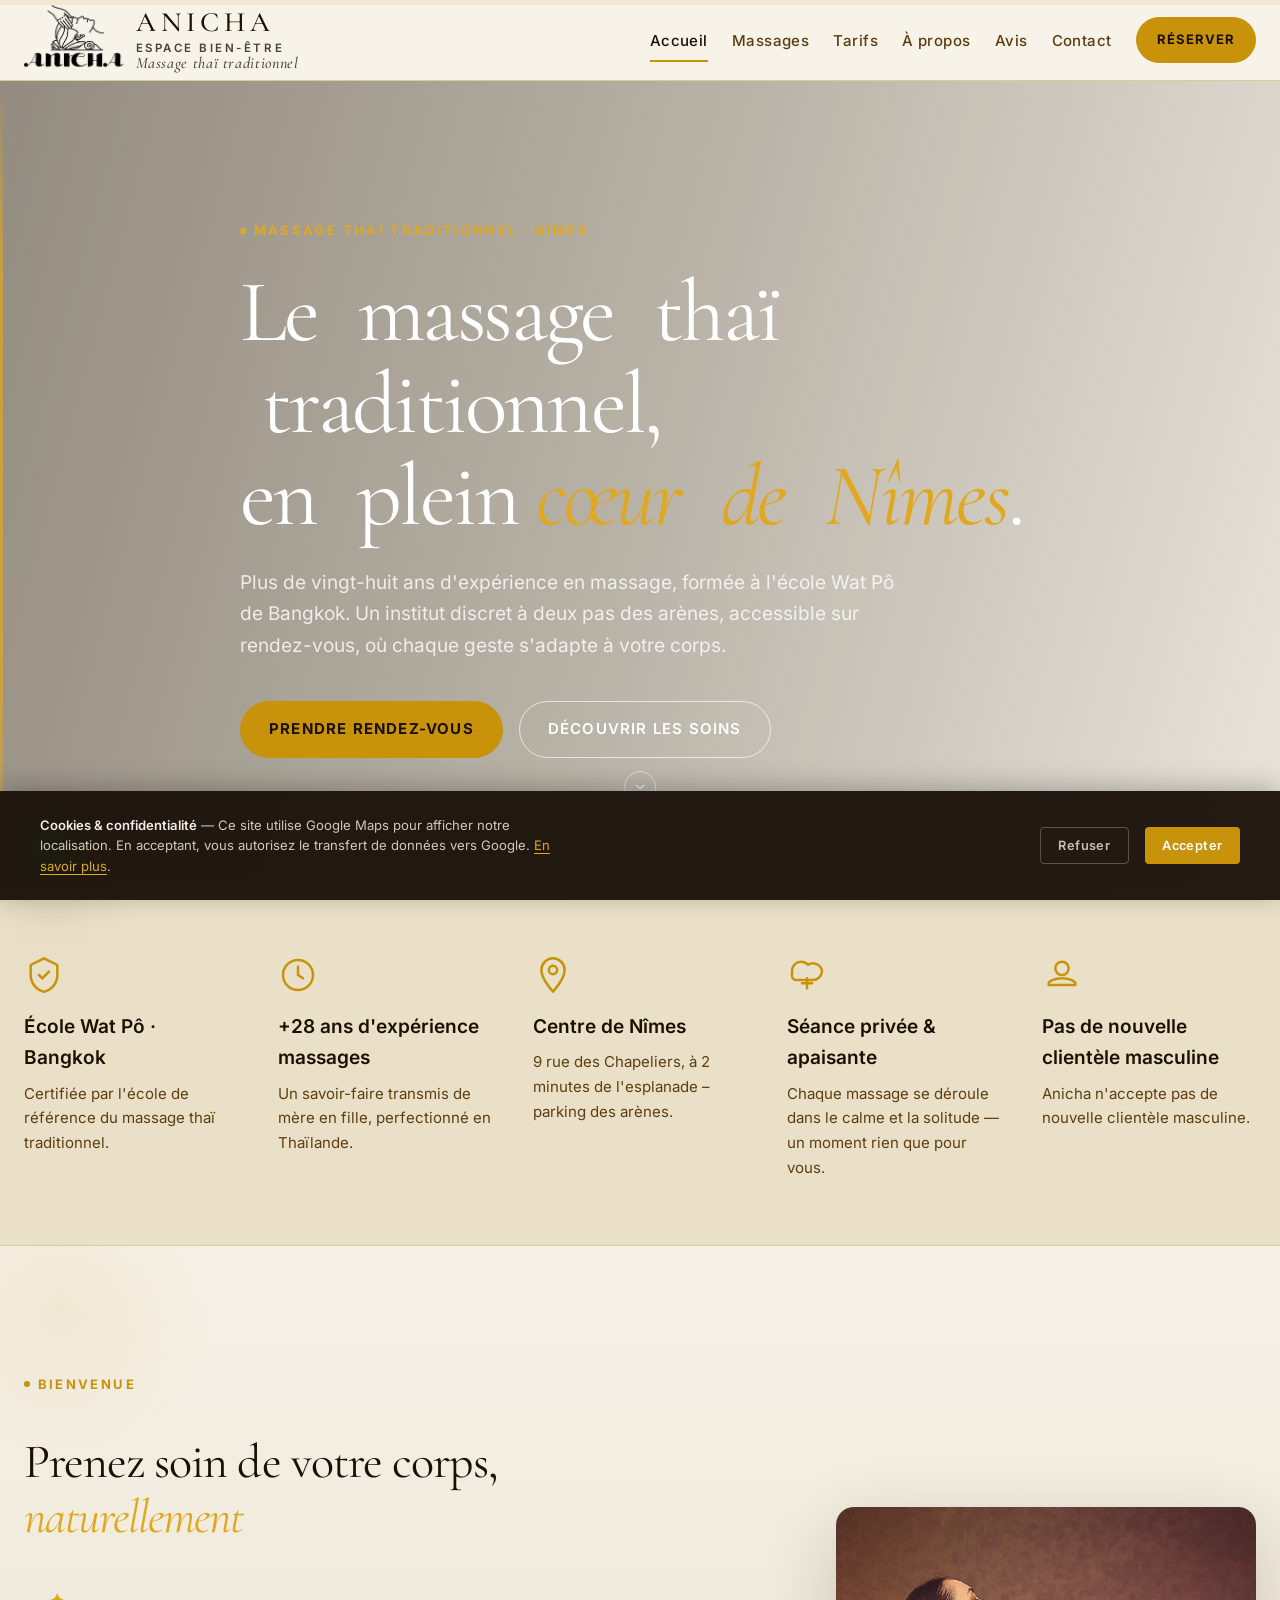
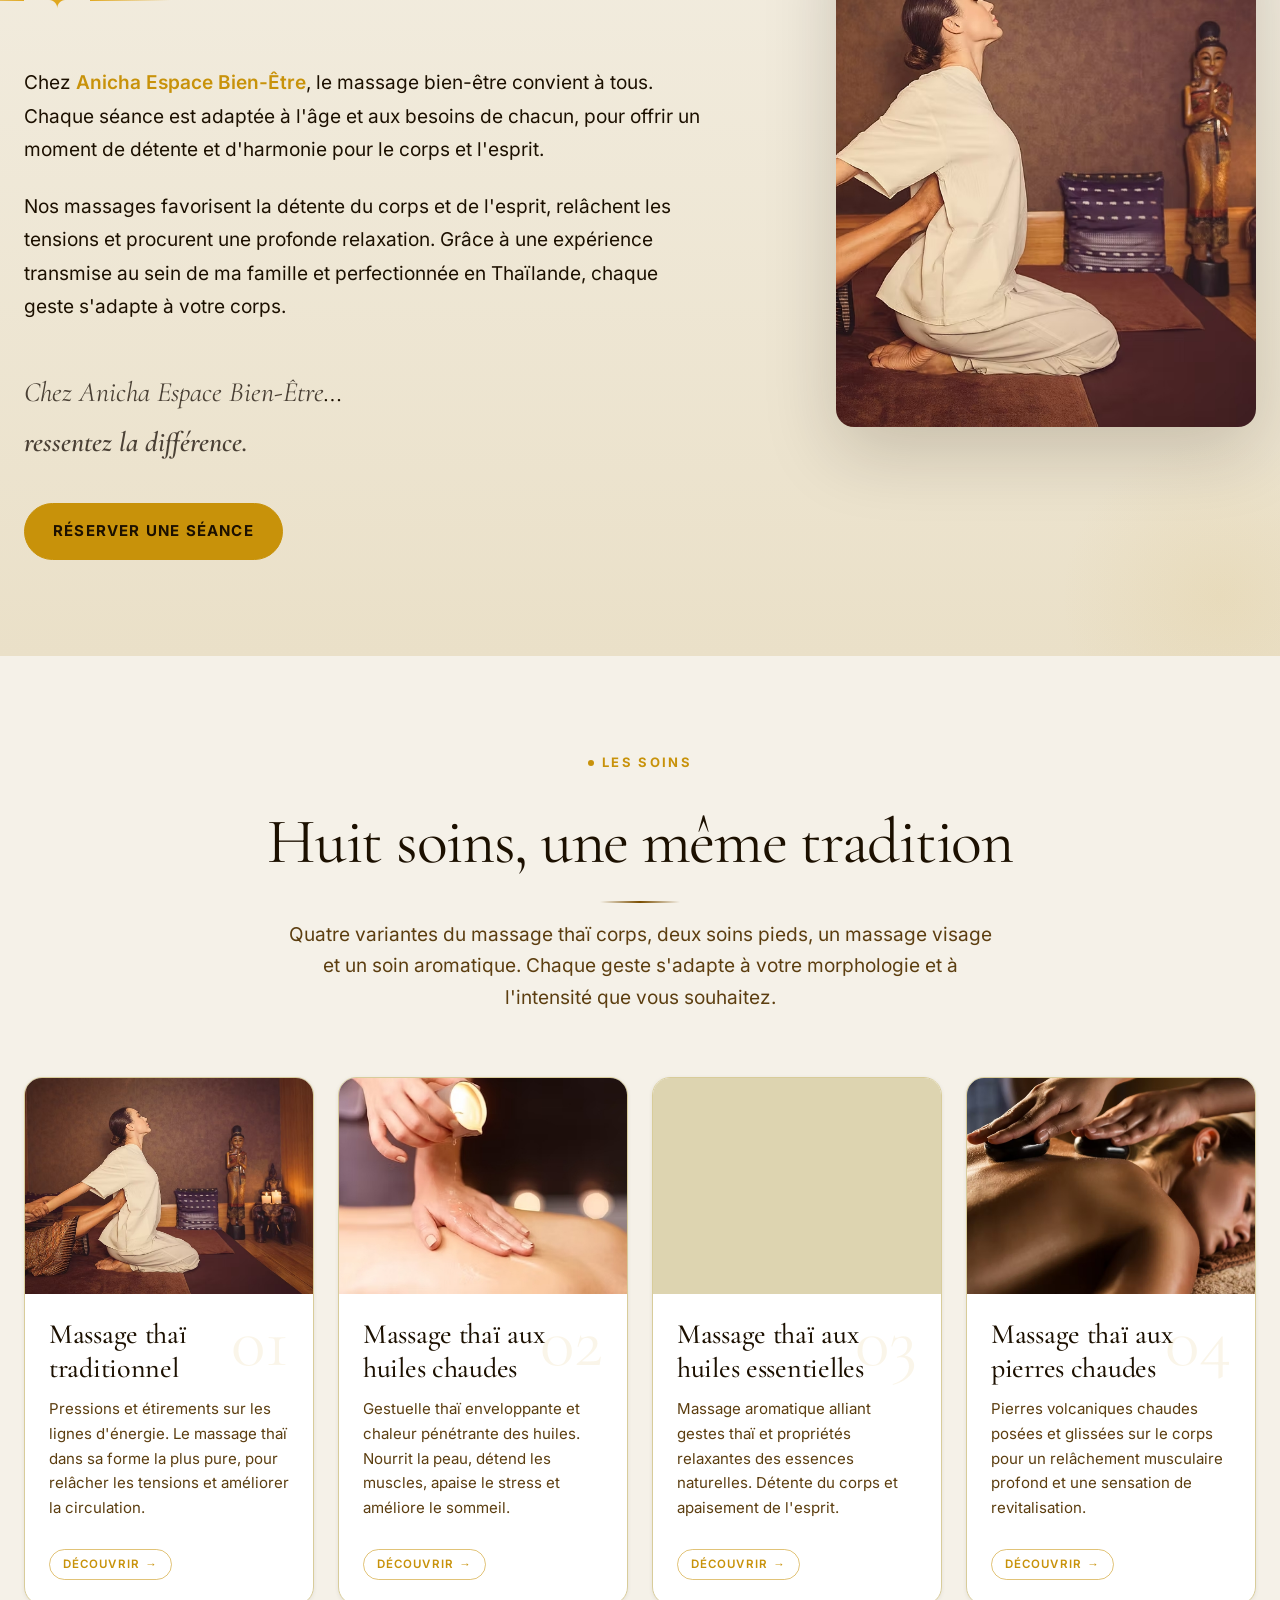
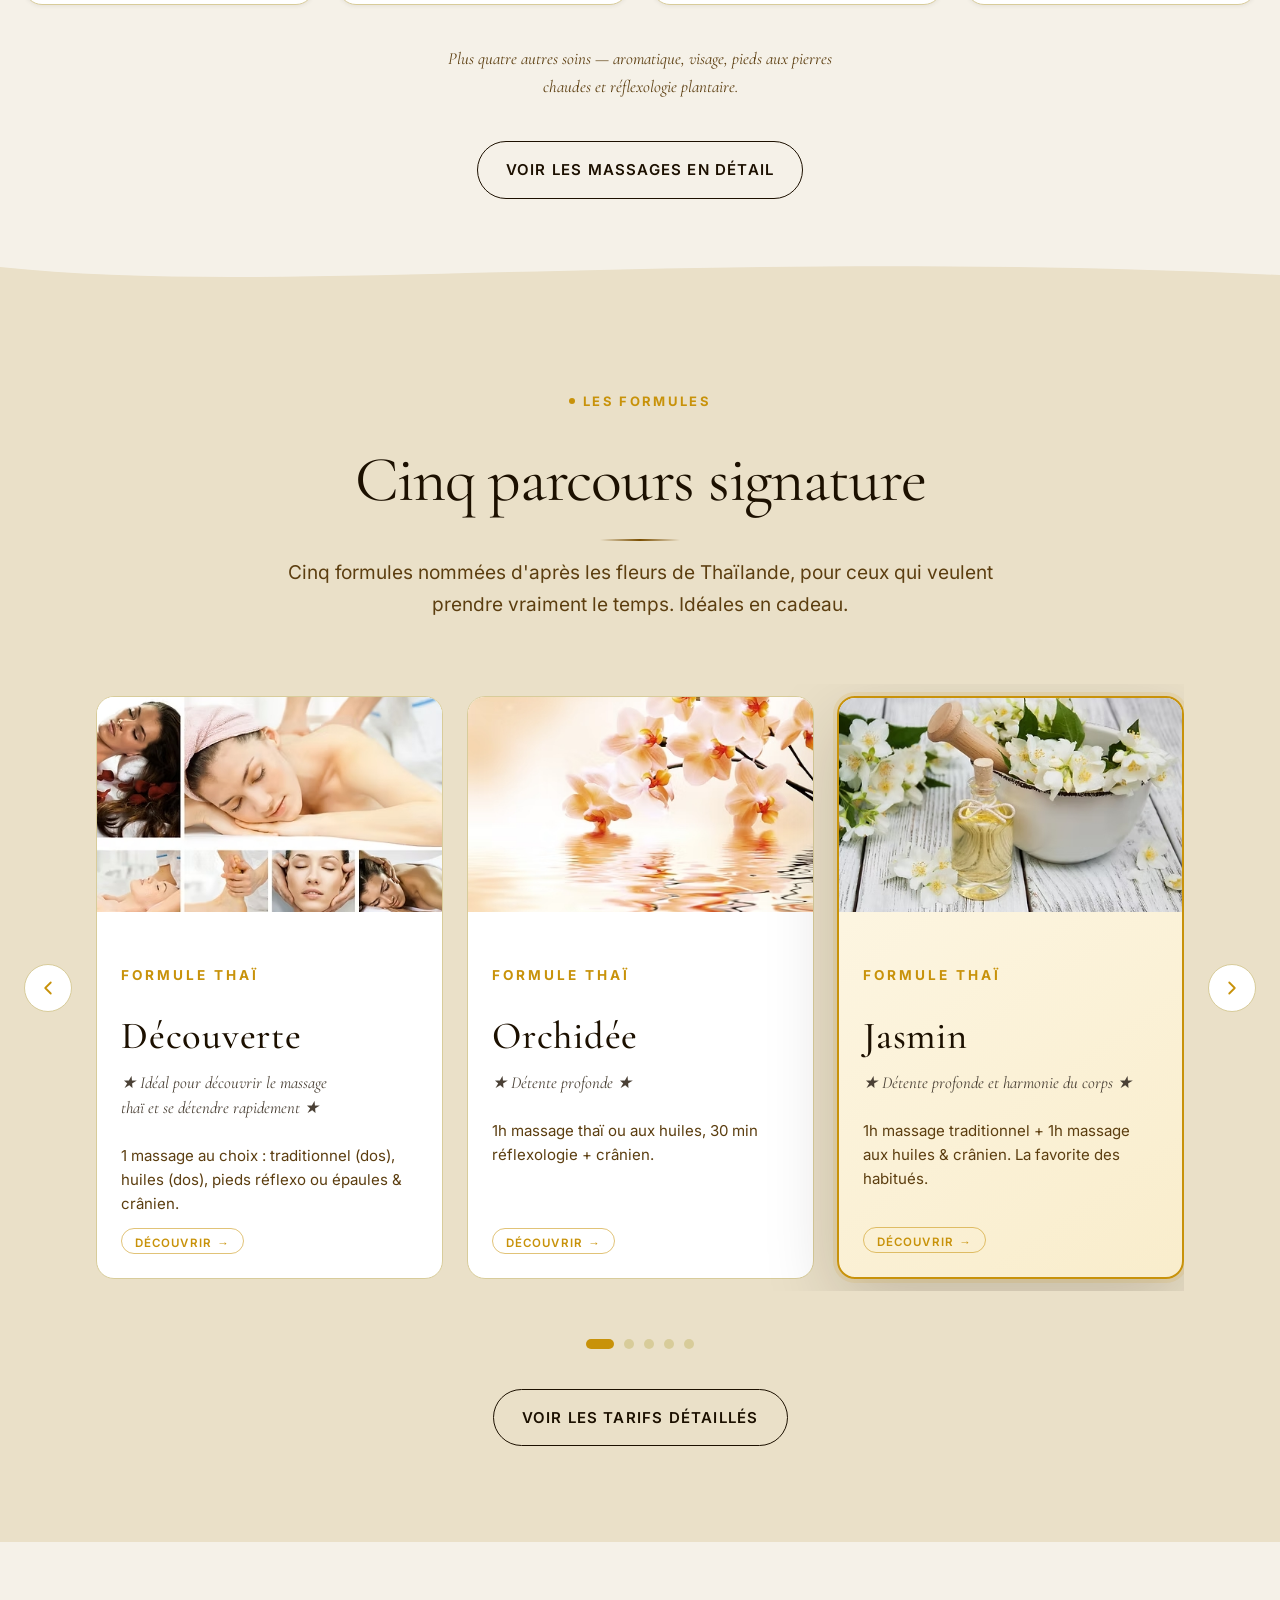
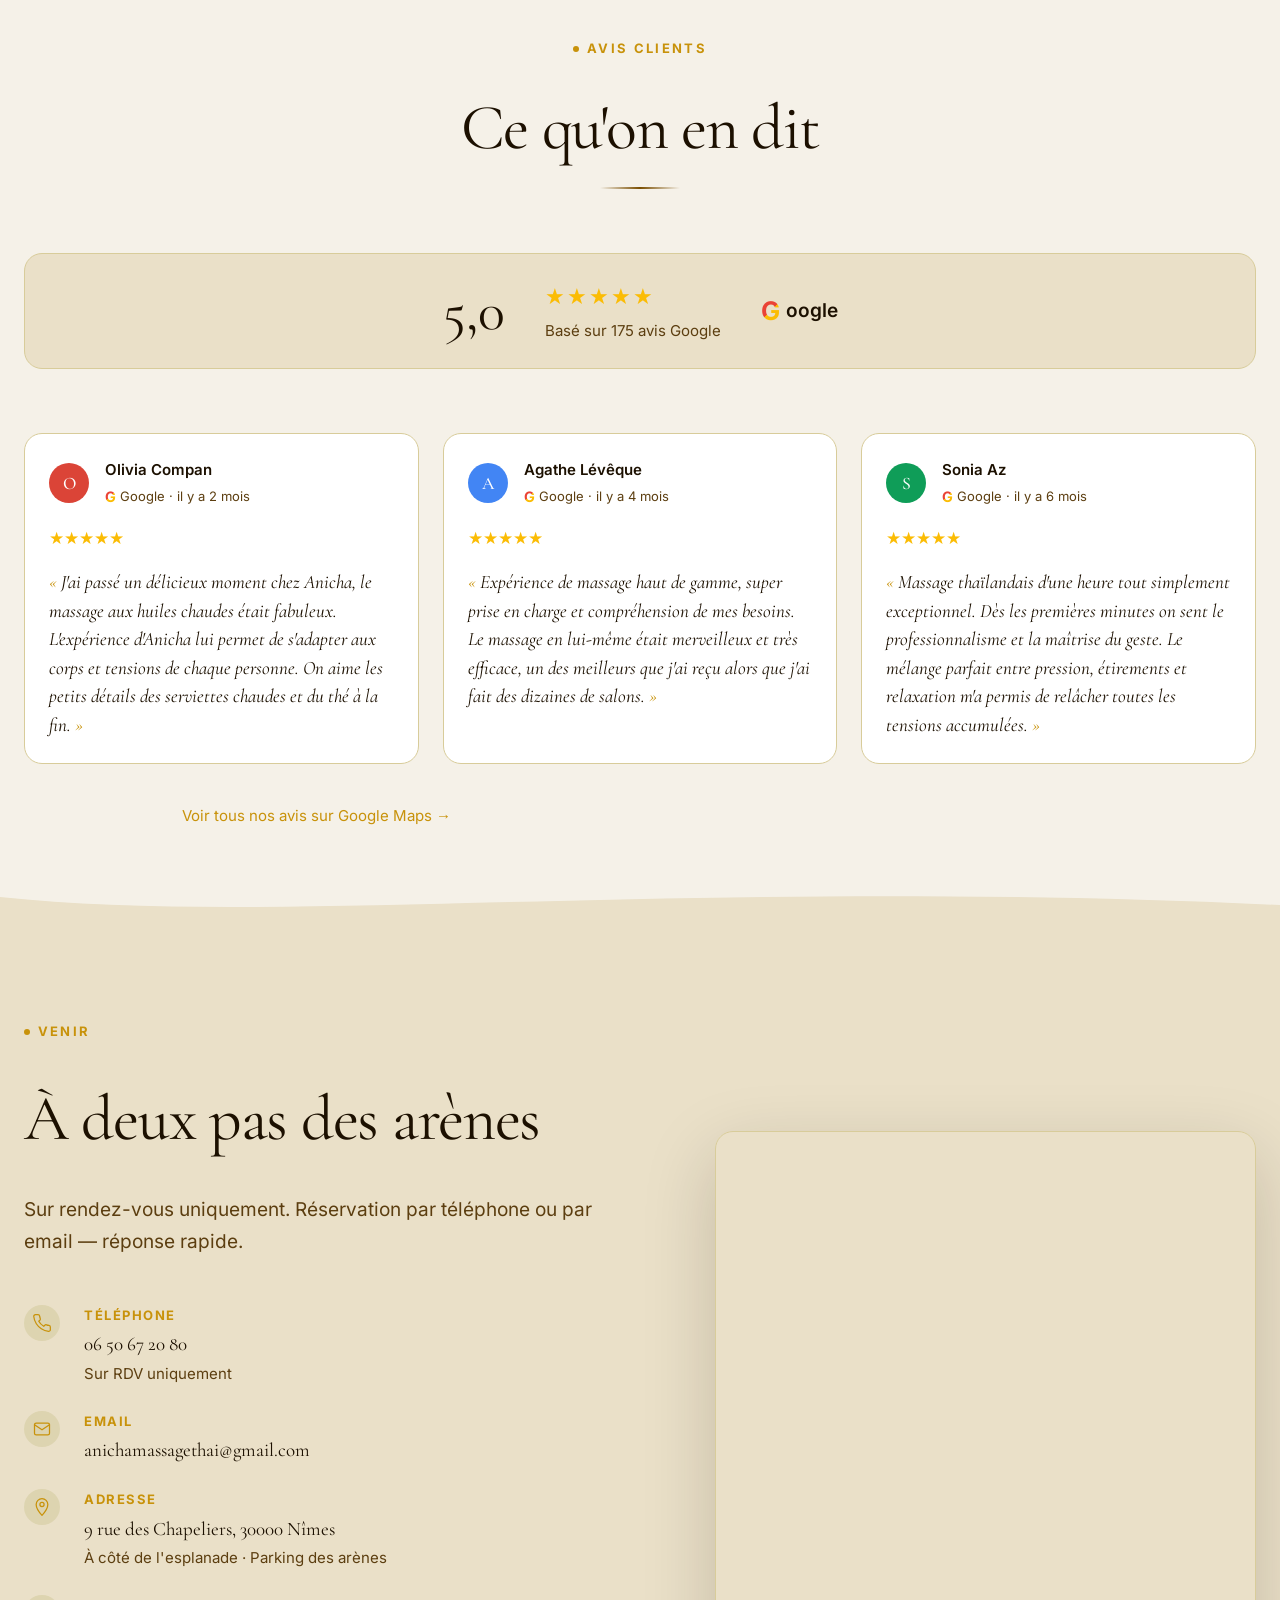
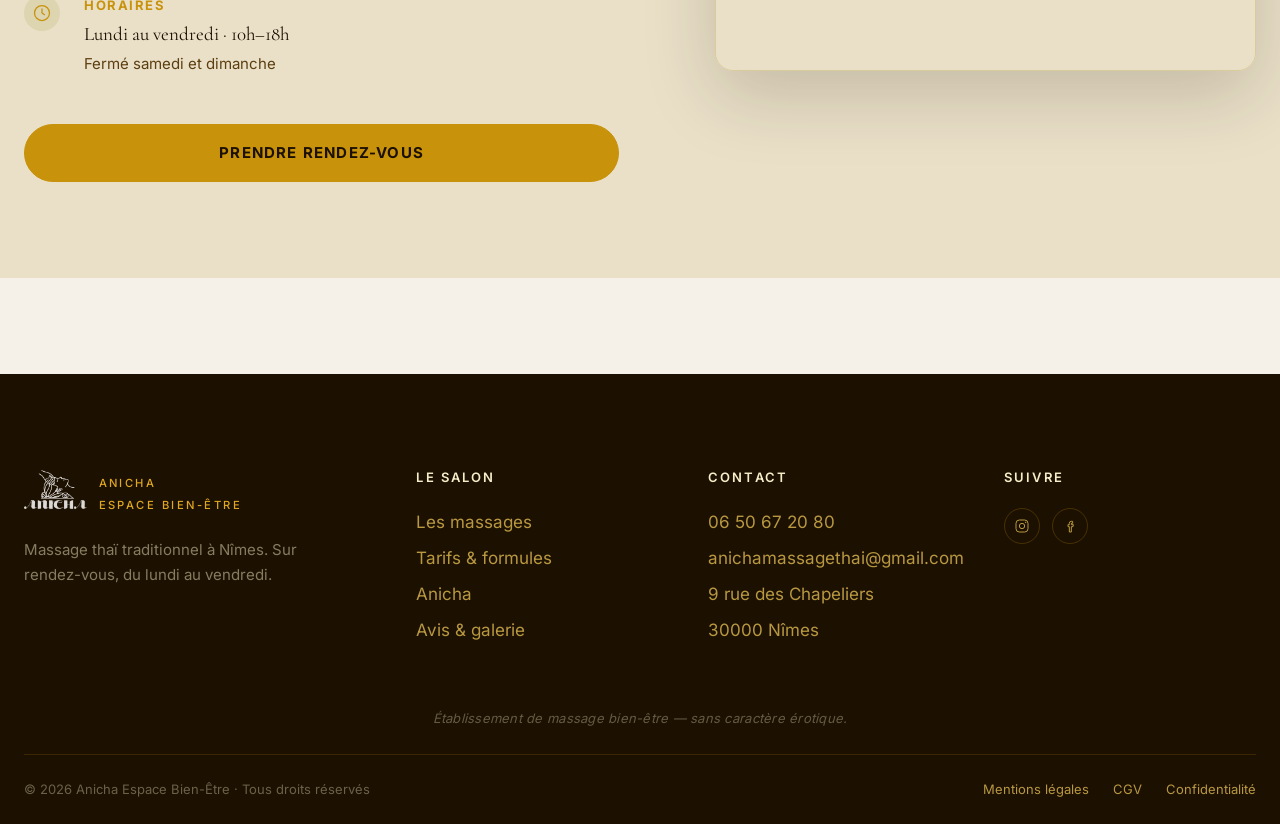
==== commit cc63ddb2: "Update index.html" ====
--- a/index.html
+++ b/index.html
@@ -336,7 +336,7 @@
               <h3 class="formule-card__name">Découverte</h3>
               <p class="formule-card__tagline">★ Idéal pour découvrir le massage thaï et se détendre rapidement ★</p>
               <p class="formule-card__list">1 massage au choix : traditionnel (dos), huiles (dos), pieds réflexo ou épaules &amp; crânien.</p>
-              <a href="tarifs.html#formules" class="formule-card__cta">Découvrir <span aria-hidden="true">→</span></a>
+              <a href="massages.html#formules" class="formule-card__cta">Découvrir <span aria-hidden="true">→</span></a>
             </article>
 
             <article class="formule-card" aria-roledescription="diapositive" aria-label="2 sur 5 — Orchidée">
@@ -345,7 +345,7 @@
               <h3 class="formule-card__name">Orchidée</h3>
               <p class="formule-card__tagline">★ Détente profonde ★</p>
               <p class="formule-card__list">1h massage thaï ou aux huiles, 30 min réflexologie + crânien.</p>
-              <a href="tarifs.html#formules" class="formule-card__cta">Découvrir <span aria-hidden="true">→</span></a>
+              <a href="massages.html#formules" class="formule-card__cta">Découvrir <span aria-hidden="true">→</span></a>
             </article>
 
             <article class="formule-card formule-card--featured" aria-roledescription="diapositive" aria-label="3 sur 5 — Jasmin, le plus choisi">
@@ -354,7 +354,7 @@
               <h3 class="formule-card__name">Jasmin</h3>
               <p class="formule-card__tagline">★ Détente profonde et harmonie du corps ★</p>
               <p class="formule-card__list">1h massage traditionnel + 1h massage aux huiles &amp; crânien. La favorite des habitués.</p>
-              <a href="tarifs.html#formules" class="formule-card__cta">Découvrir <span aria-hidden="true">→</span></a>
+              <a href="massages.html#formules" class="formule-card__cta">Découvrir <span aria-hidden="true">→</span></a>
             </article>
 
             <article class="formule-card" aria-roledescription="diapositive" aria-label="4 sur 5 — Lilawadee">
@@ -363,7 +363,7 @@
               <h3 class="formule-card__name">Lilawadee</h3>
               <p class="formule-card__tagline">★ Détente profonde et équilibre du corps ★</p>
               <p class="formule-card__list">1h30 traditionnel ou huiles chaudes + 30 min réflexologie et crânien.</p>
-              <a href="tarifs.html#formules" class="formule-card__cta">Découvrir <span aria-hidden="true">→</span></a>
+              <a href="massages.html#formules" class="formule-card__cta">Découvrir <span aria-hidden="true">→</span></a>
             </article>
 
             <article class="formule-card" aria-roledescription="diapositive" aria-label="5 sur 5 — Lotus">
@@ -372,7 +372,7 @@
               <h3 class="formule-card__name">Lotus</h3>
               <p class="formule-card__tagline">★ Relaxation intense et énergie renouvelée ★</p>
               <p class="formule-card__list">L'expérience complète : 1h traditionnel, 1h huiles, 30 min réflexologie + crânien.</p>
-              <a href="tarifs.html#formules" class="formule-card__cta">Découvrir <span aria-hidden="true">→</span></a>
+              <a href="massages.html#formules" class="formule-card__cta">Découvrir <span aria-hidden="true">→</span></a>
             </article>
           </div>
 
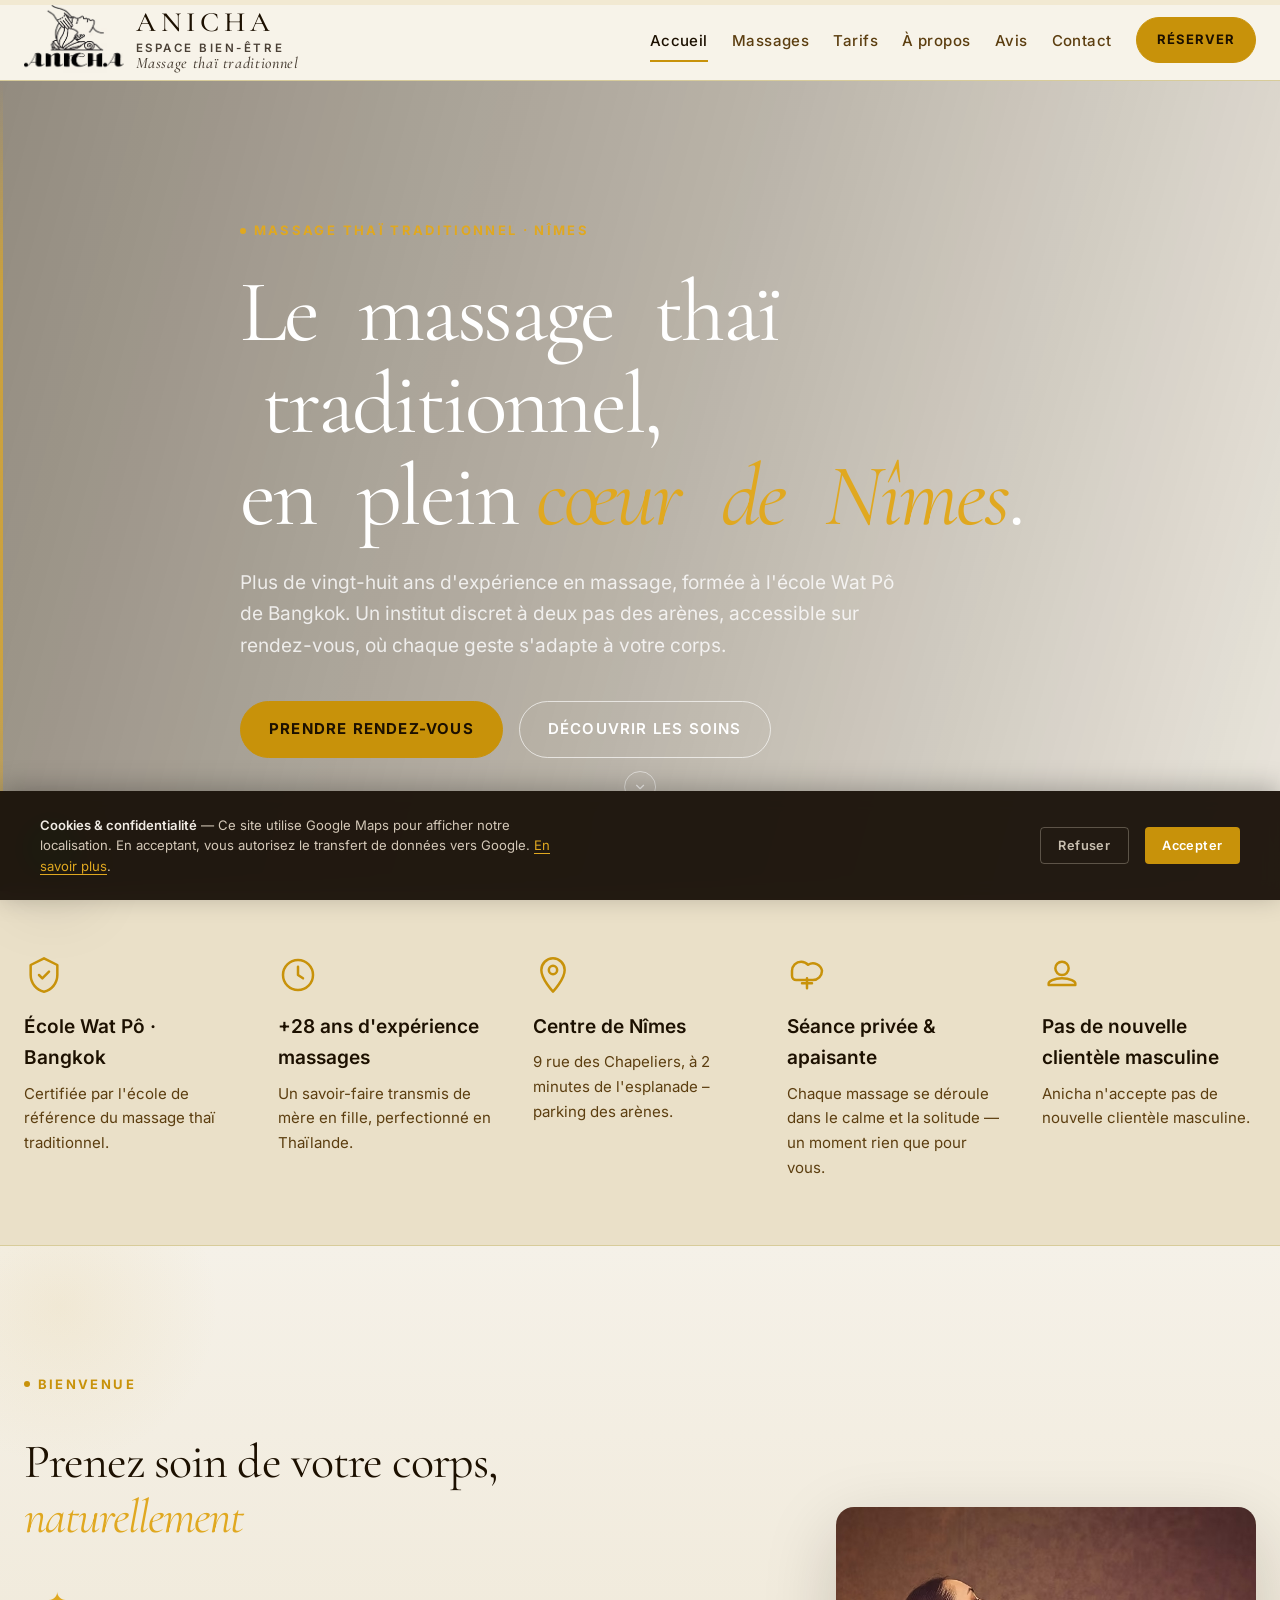
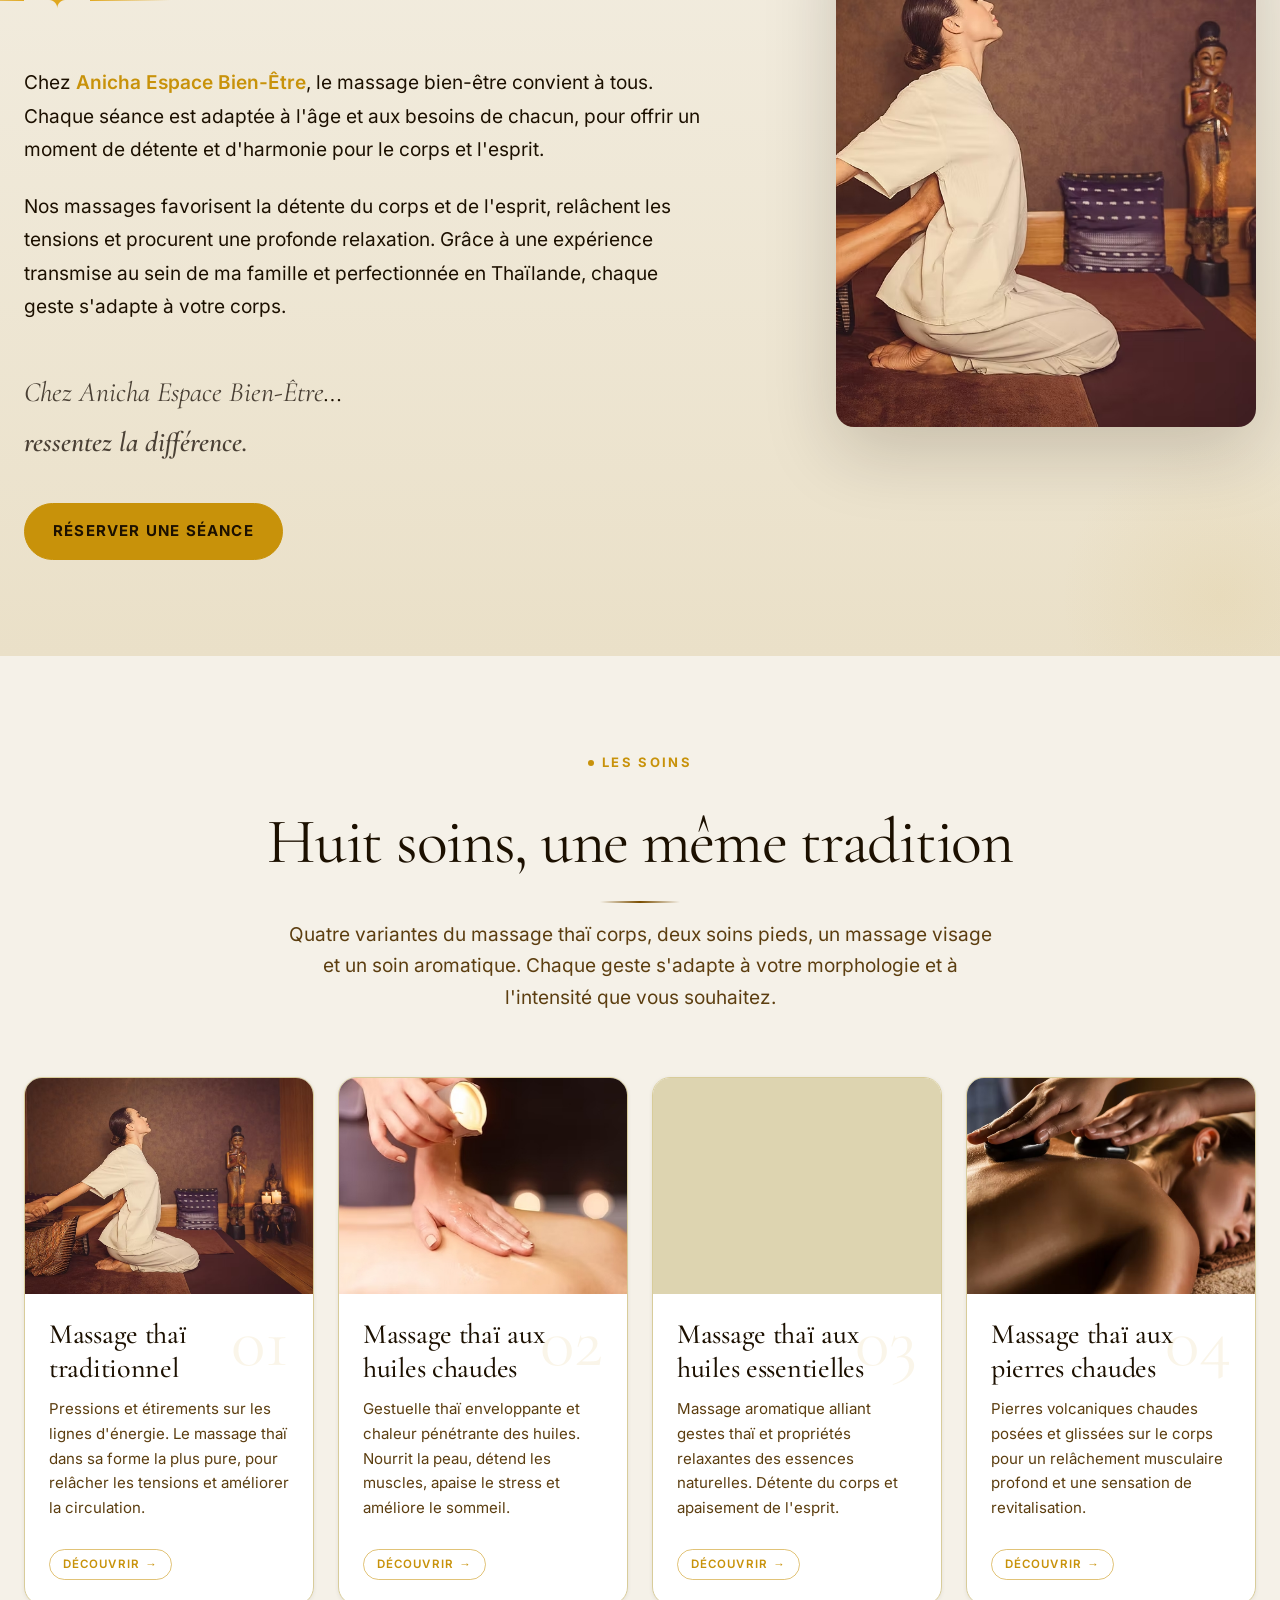
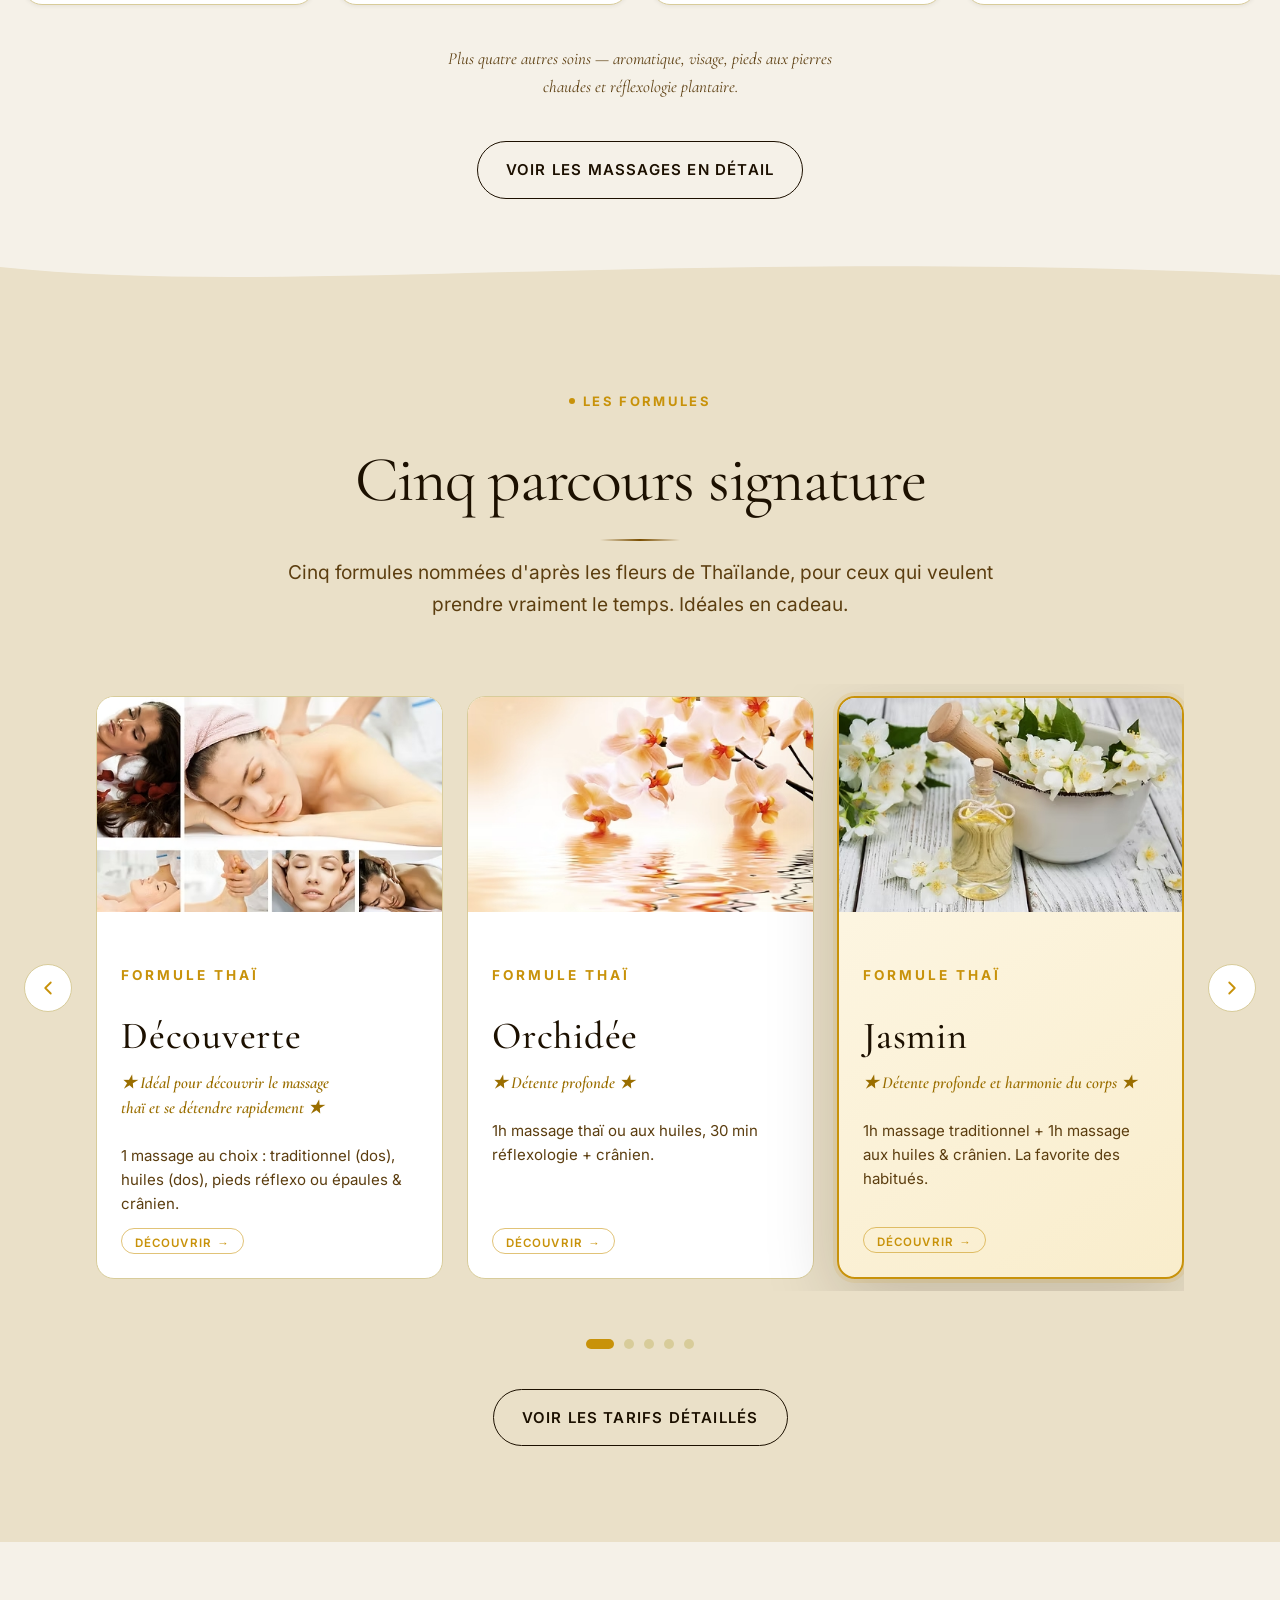
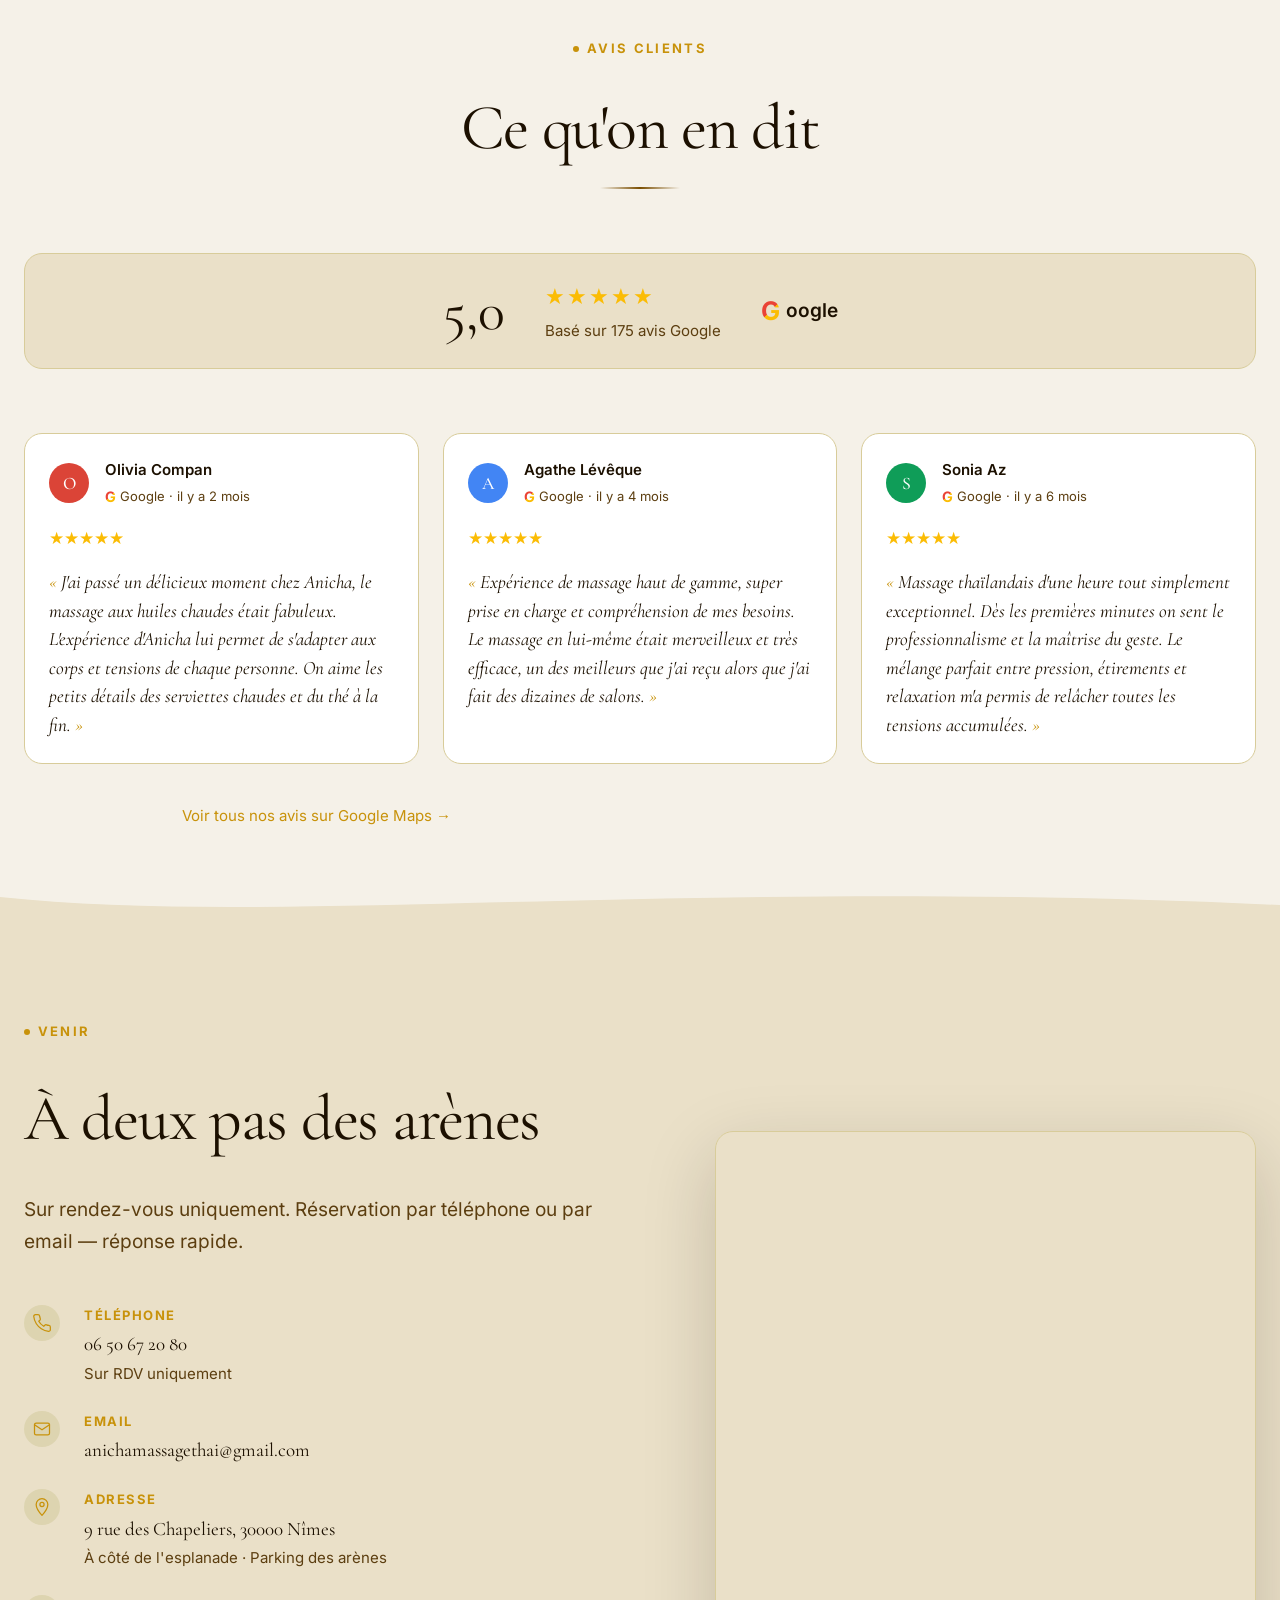
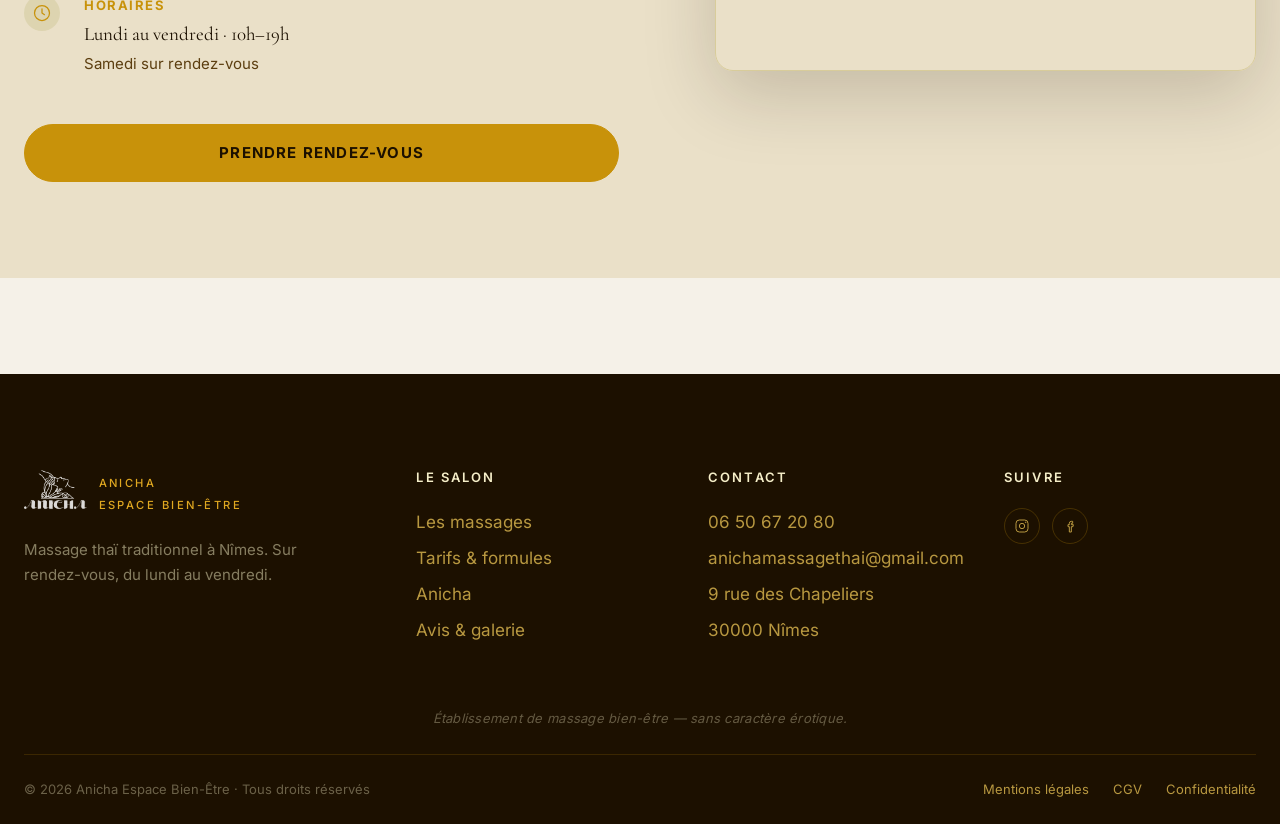
==== commit fb39f534: "0" ====
--- a/index.html
+++ b/index.html
@@ -44,7 +44,7 @@
         "@type": "OpeningHoursSpecification",
         "dayOfWeek": ["Monday", "Tuesday", "Wednesday", "Thursday", "Friday"],
         "opens": "10:00",
-        "closes": "18:00"
+        "closes": "19:00"
       }
     ],
     "priceRange": "€€",
@@ -527,8 +527,8 @@
                 <div>
                   <div class="contact-info__label">Horaires</div>
                   <div class="contact-info__value">
-                    Lundi au vendredi · 10h–18h
-                    <small>Fermé samedi et dimanche</small>
+                    Lundi au vendredi · 10h–19h
+                    <small>Samedi sur rendez-vous</small>
                   </div>
                 </div>
               </div>
--- a/css/style.css
+++ b/css/style.css
@@ -4509,7 +4509,8 @@
   font-family: var(--font-serif);
   font-size: 1.05rem;
   font-style: italic;
-  color: #4A4035;
+  font-weight: 700;
+  color: var(--color-primary-dark);
   margin: 0 0 var(--space-xs);
   line-height: 1.5;
   padding-left: var(--space-md);
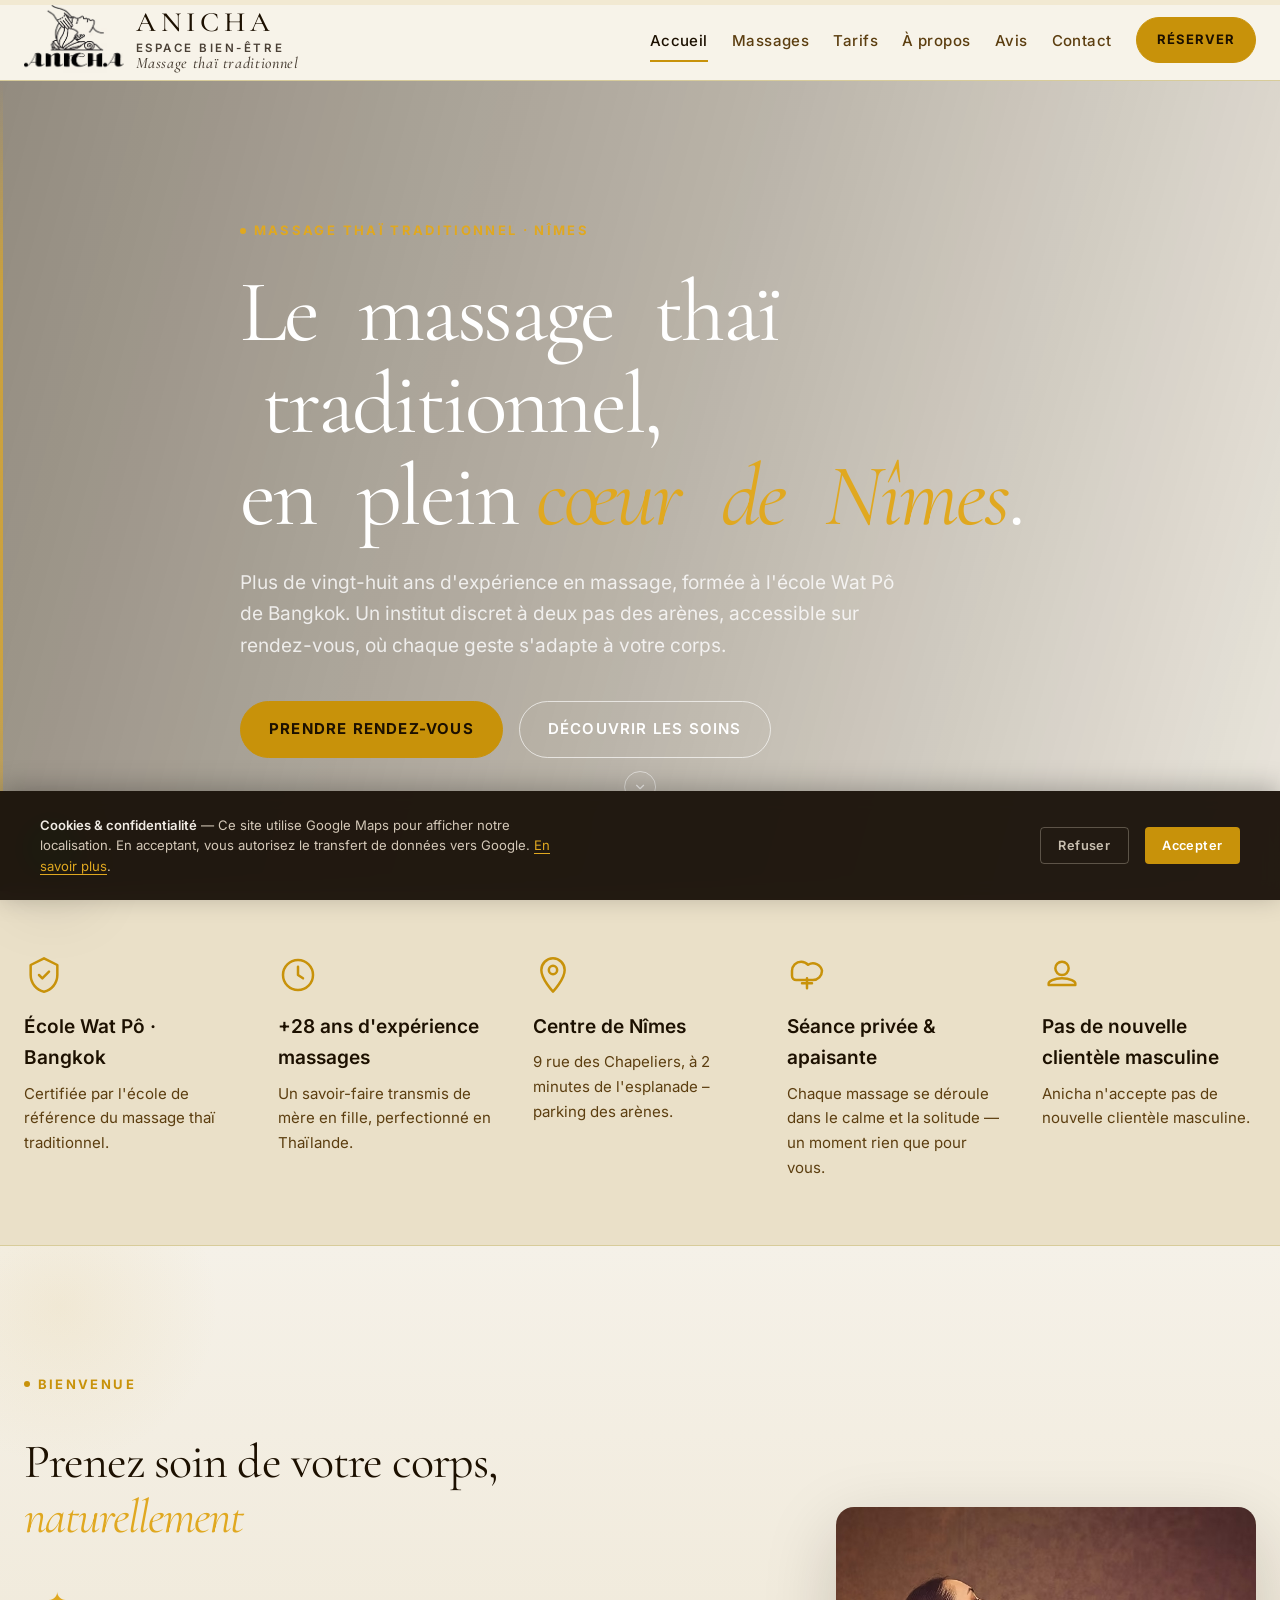
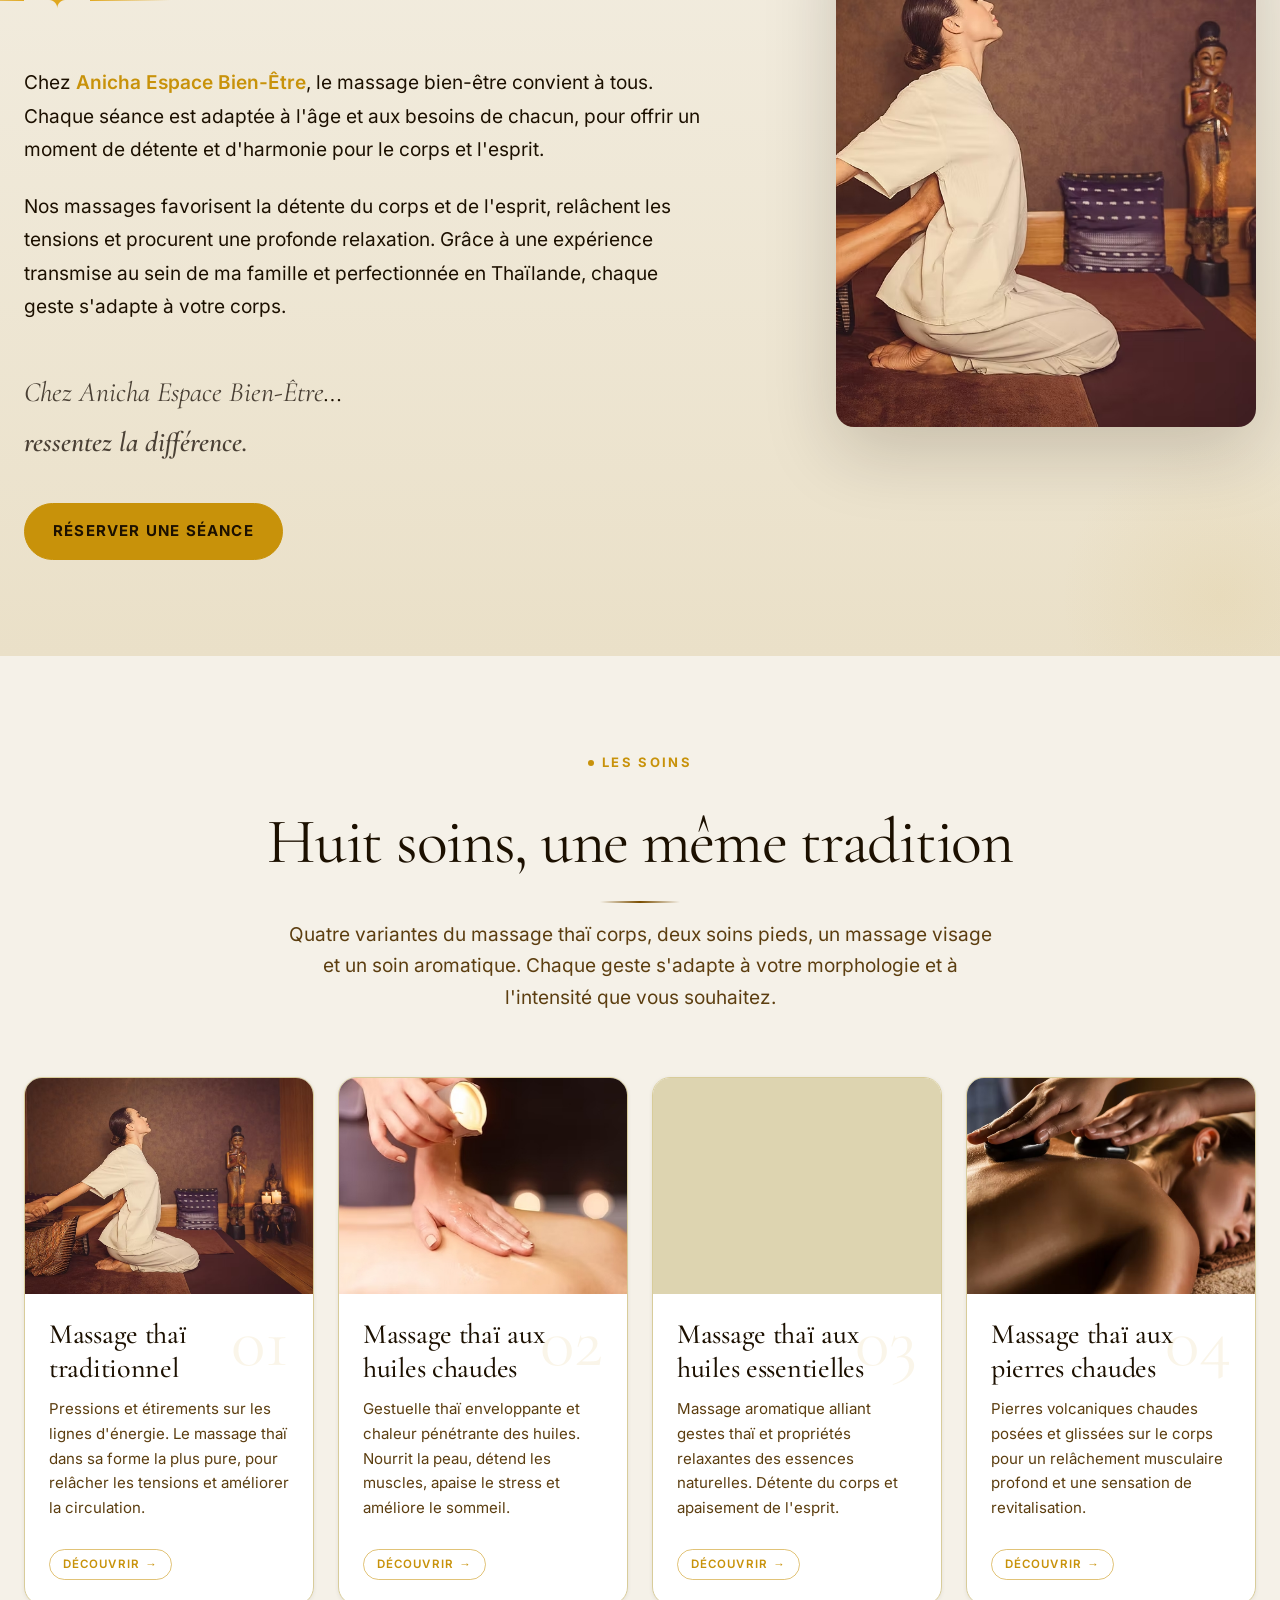
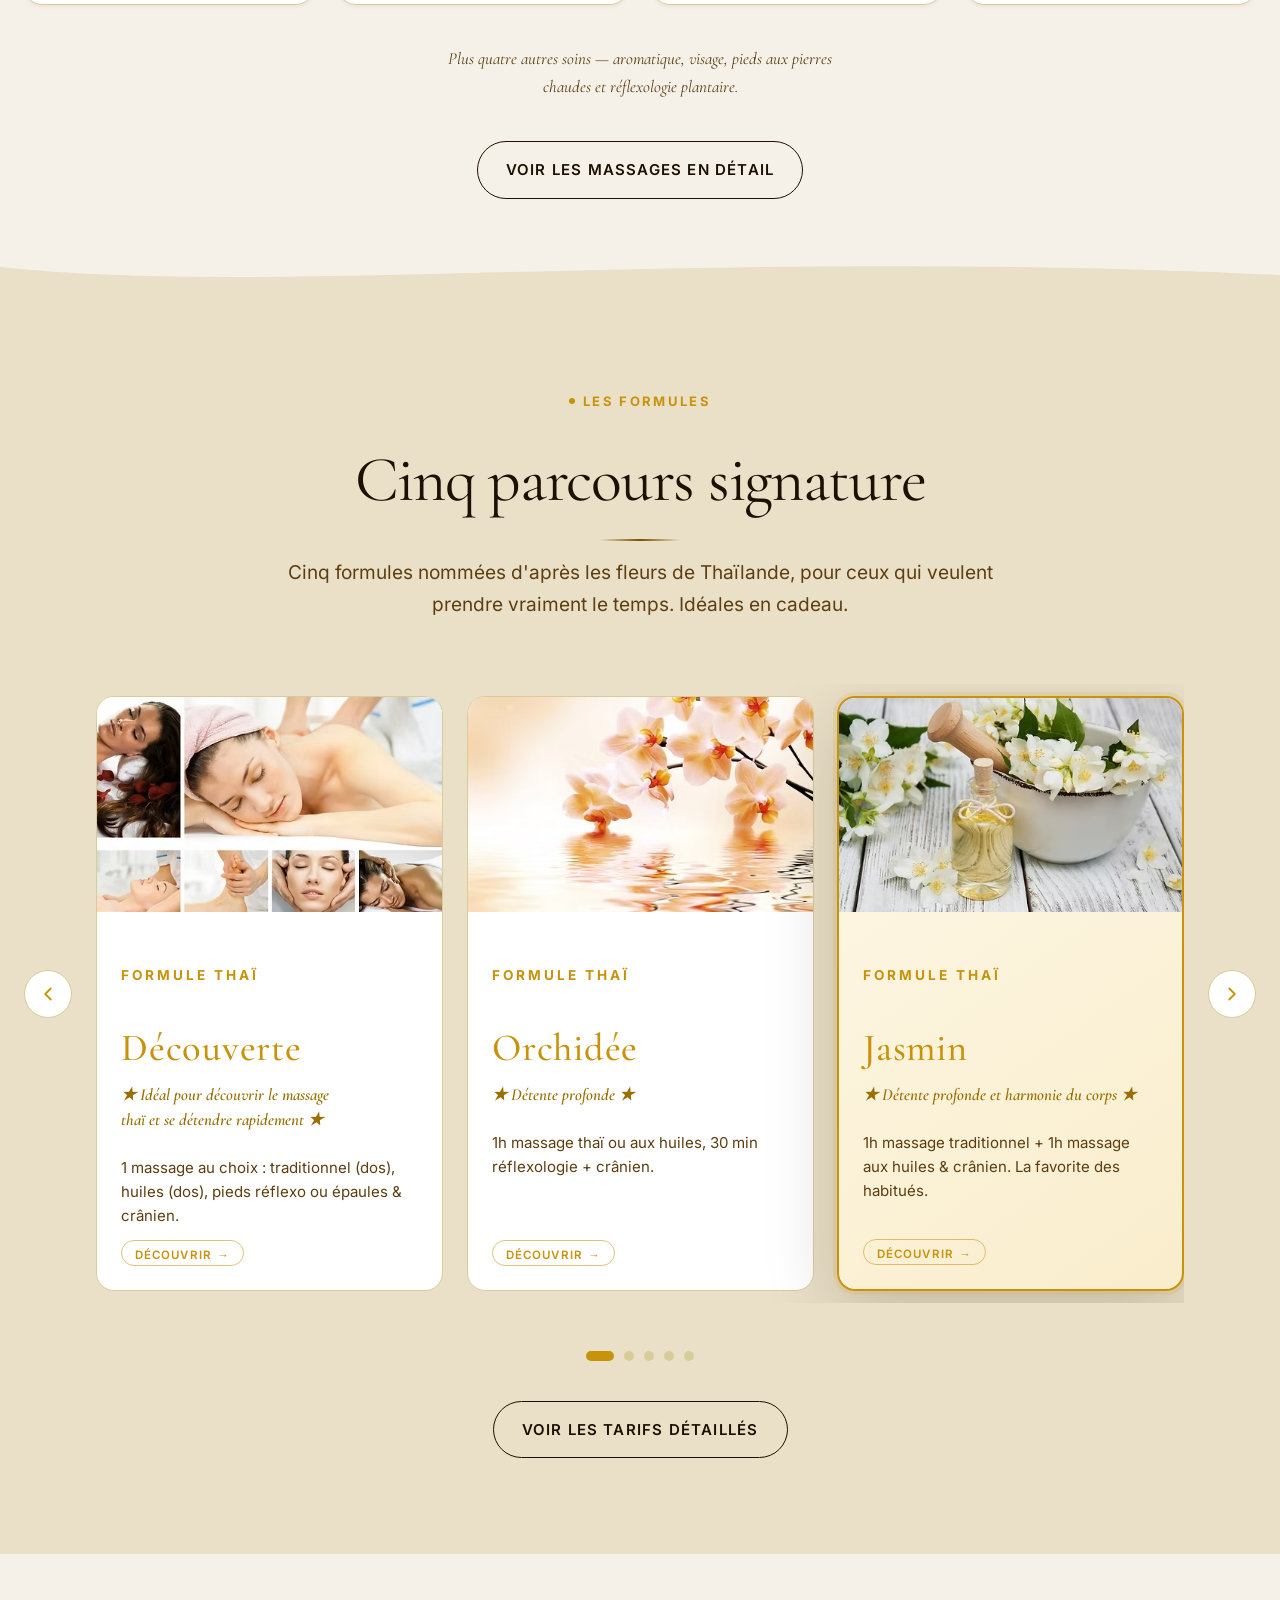
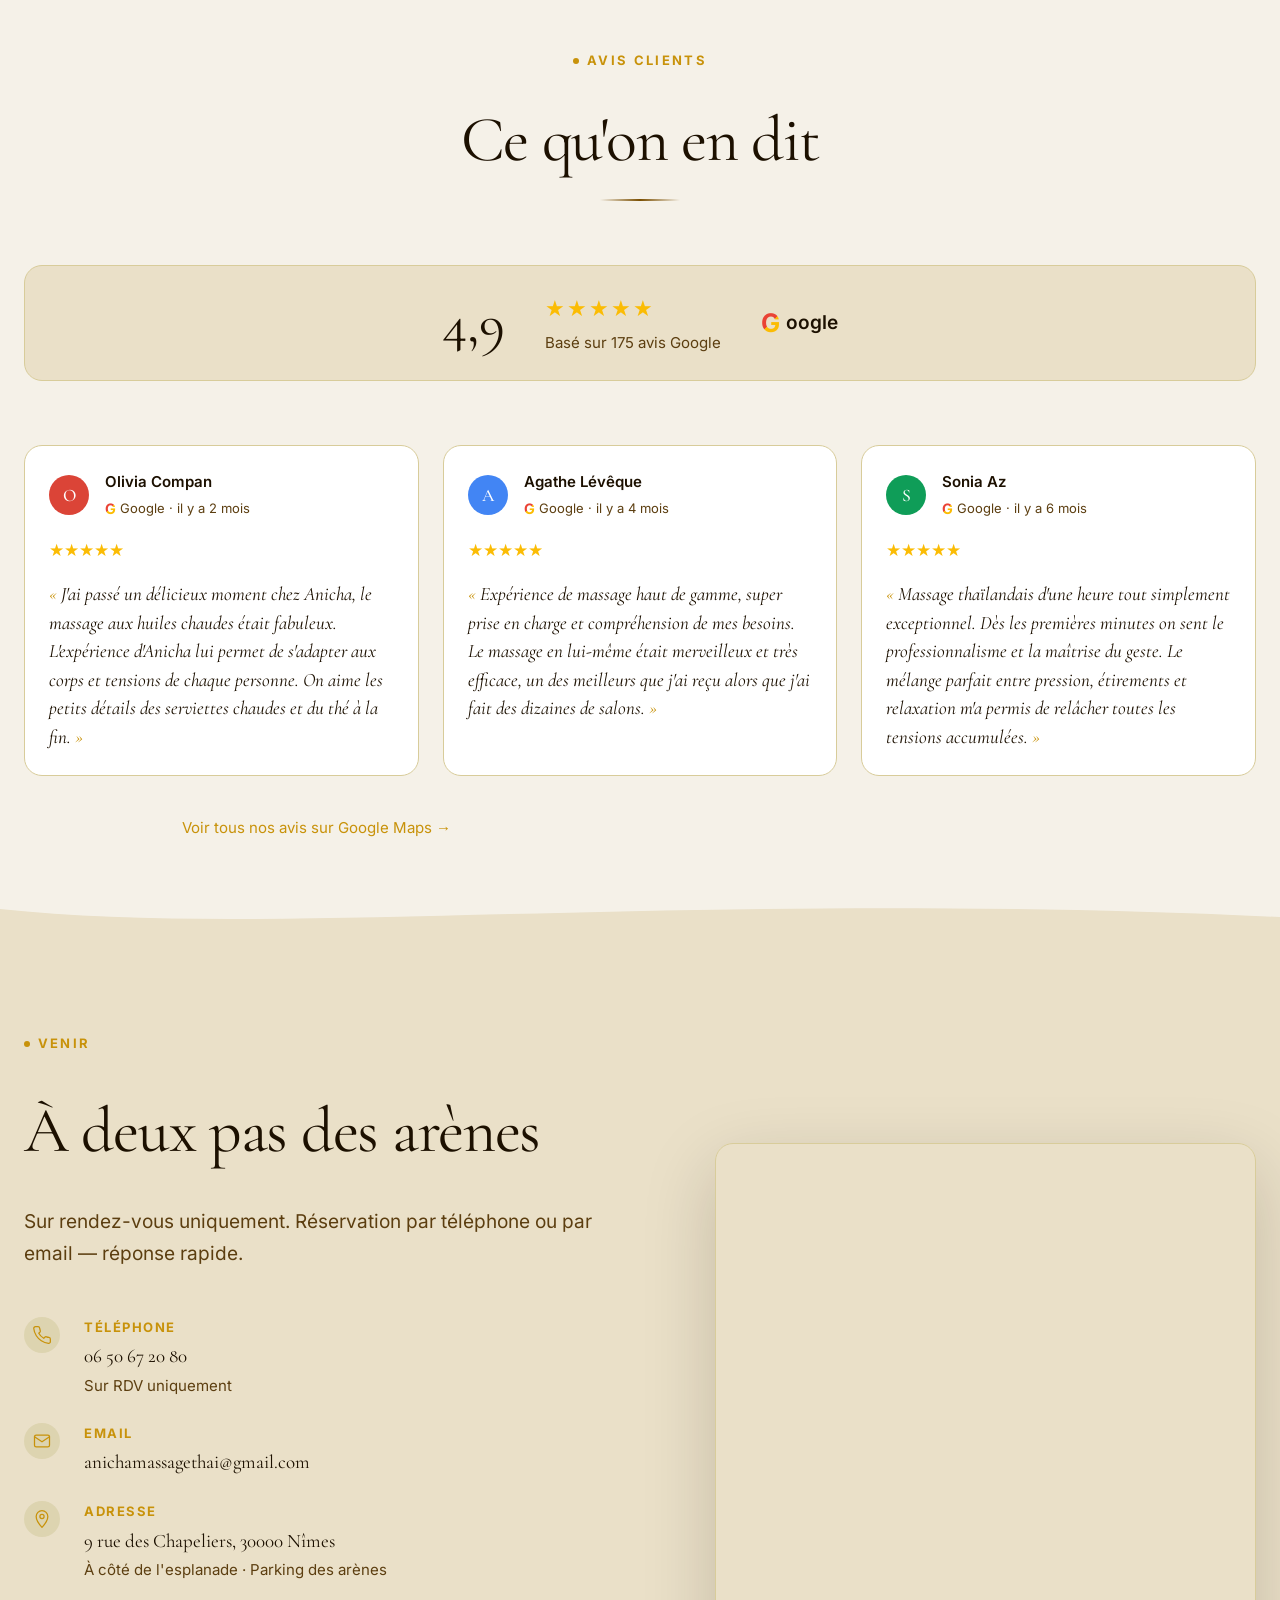
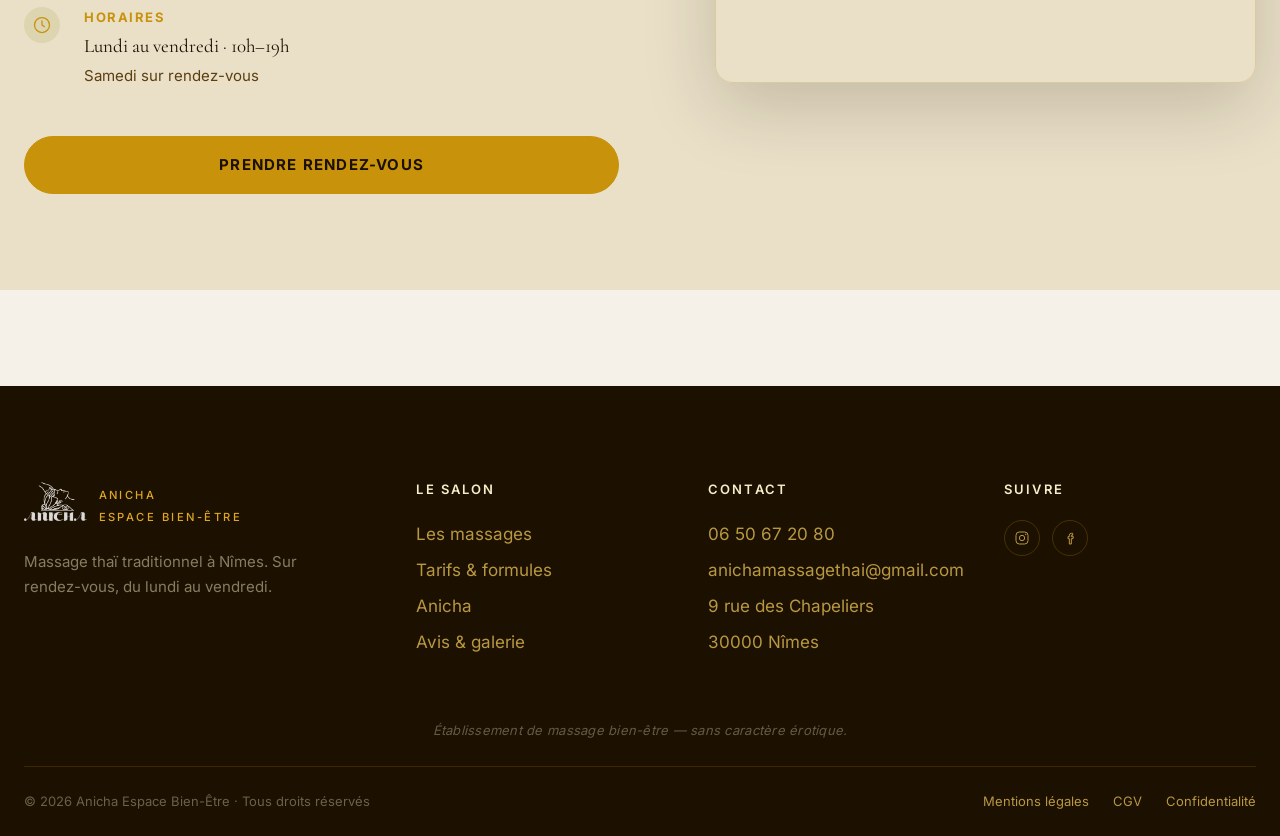
==== commit f946c7c9: "0" ====
--- a/index.html
+++ b/index.html
@@ -403,7 +403,7 @@
 
         <!-- Note agrégée -->
         <div class="google-aggregate" aria-label="Note Google globale">
-          <div class="google-aggregate__score" aria-label="5,0 sur 5">5,0</div>
+          <div class="google-aggregate__score" aria-label="4,9 sur 5">4,9</div>
           <div class="google-aggregate__right">
             <div class="google-aggregate__stars" aria-label="5 étoiles">★★★★★</div>
             <div class="google-aggregate__label">Basé sur 175 avis Google</div>
--- a/css/style.css
+++ b/css/style.css
@@ -866,7 +866,7 @@
   border-color: rgba(200,146,10,.45);
   box-shadow: 0 0 0 1px rgba(200,146,10,.20);
 }
-.formule-card--featured .formule-card__name  { color: var(--color-text); }
+.formule-card--featured .formule-card__name  { color: var(--color-primary); }
 .formule-card--featured .formule-card__list  { color: var(--color-muted); }
 .formule-card--featured .formule-card__price { color: var(--color-primary); }
 
@@ -874,7 +874,7 @@
   font-family: var(--font-serif);
   font-size: var(--fs-lg);
   font-weight: 500;
-  color: var(--color-text);
+  color: var(--color-primary);
   letter-spacing: 0.02em;
 }
 .formule-card__duration {
@@ -1704,7 +1704,7 @@
   font-size: 1.7rem;
   font-style: italic;
   font-weight: 500;
-  color: var(--color-text);
+  color: var(--color-primary);
   line-height: 1.1;
   margin: 0;
   letter-spacing: -0.005em;
@@ -4518,7 +4518,7 @@
   text-wrap: balance;
 }
 .formule-card > .formule-card__name {
-  padding-top: var(--space-xs);
+  padding-top: var(--space-md);
   font-size: 2.4rem;
 }
 
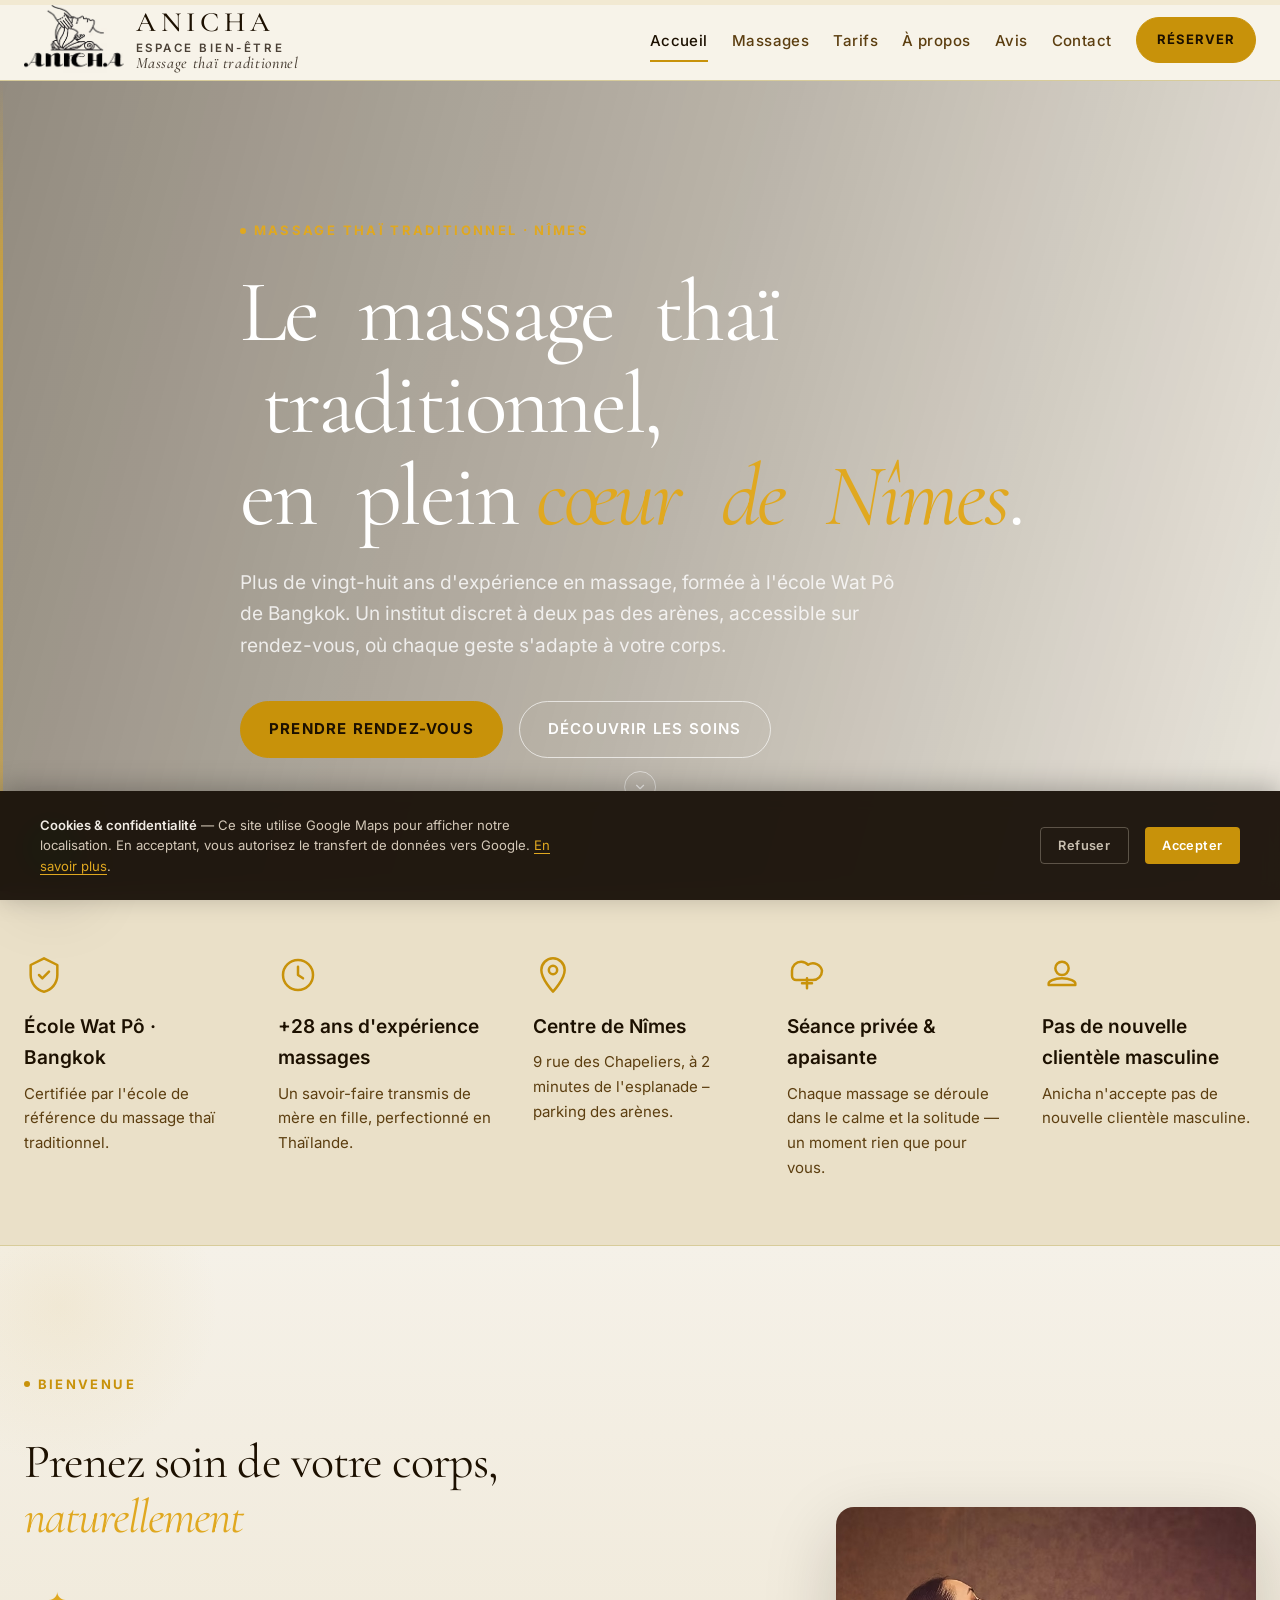
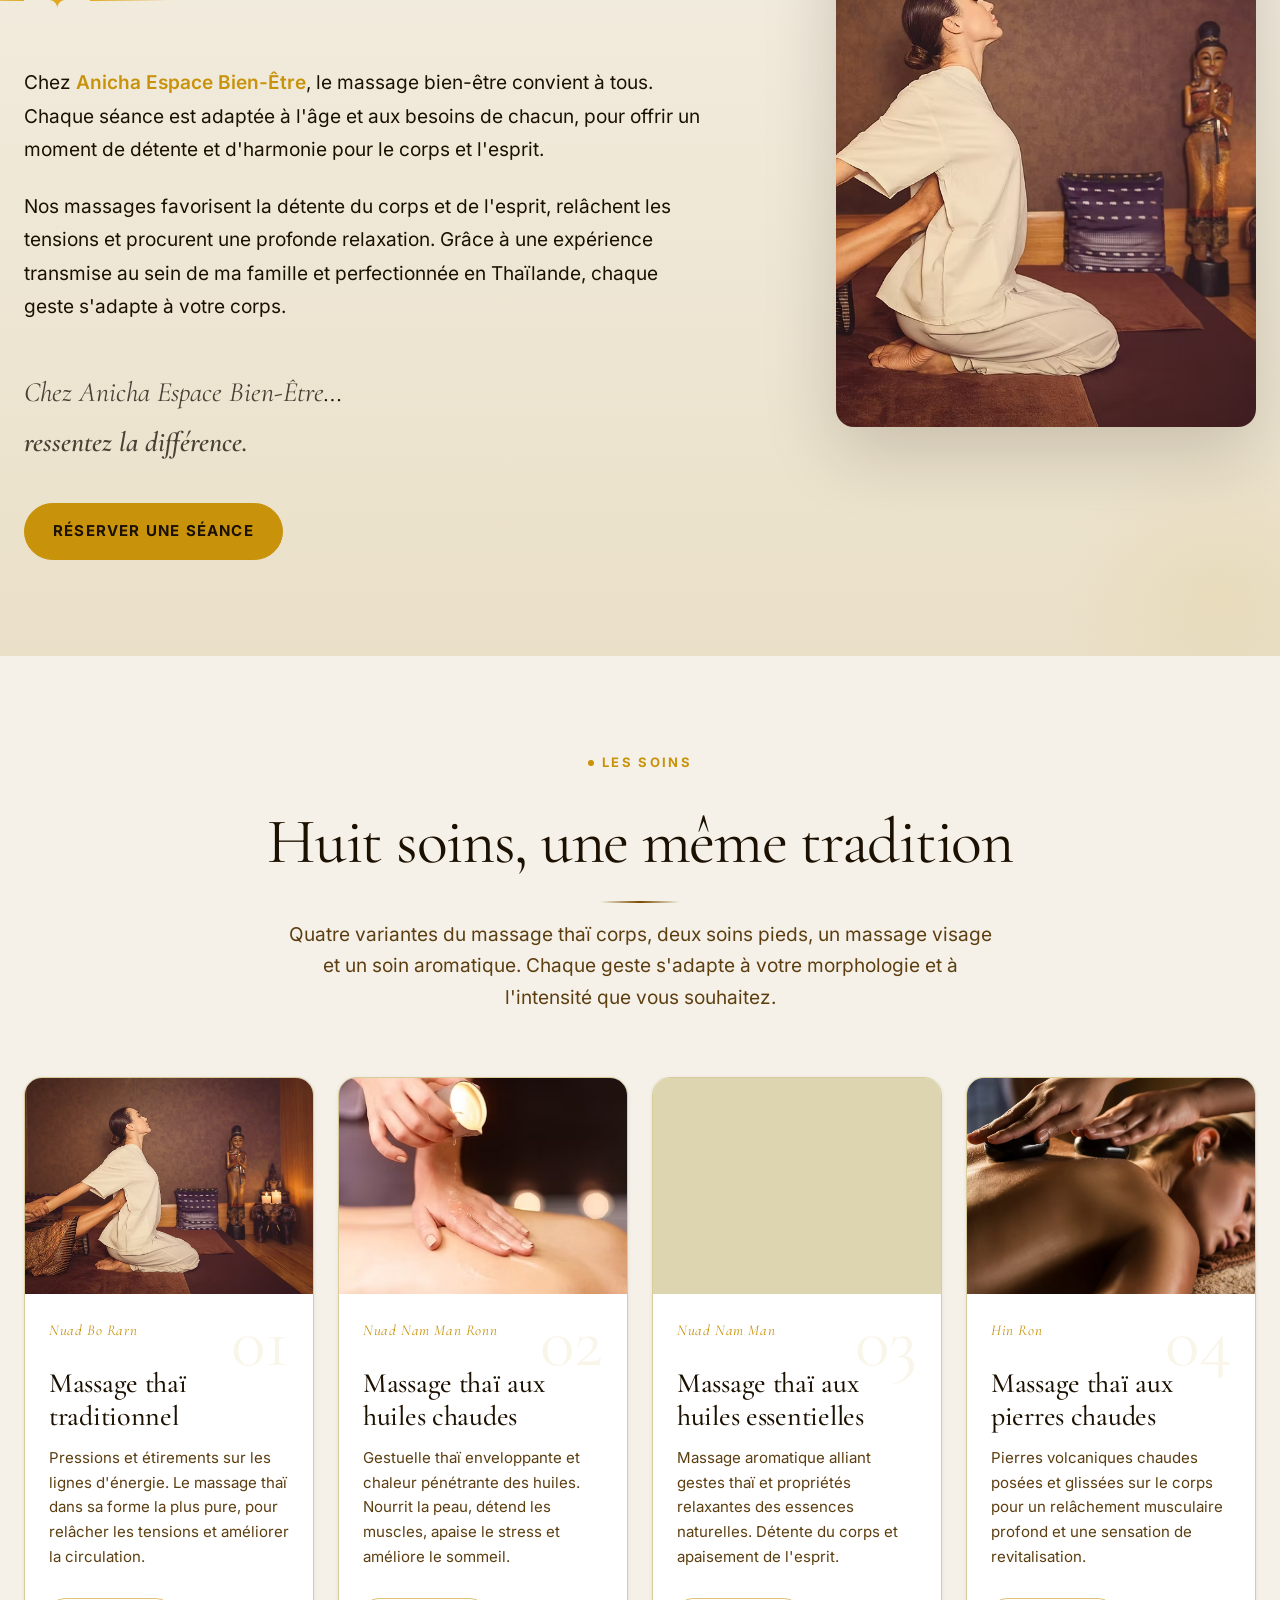
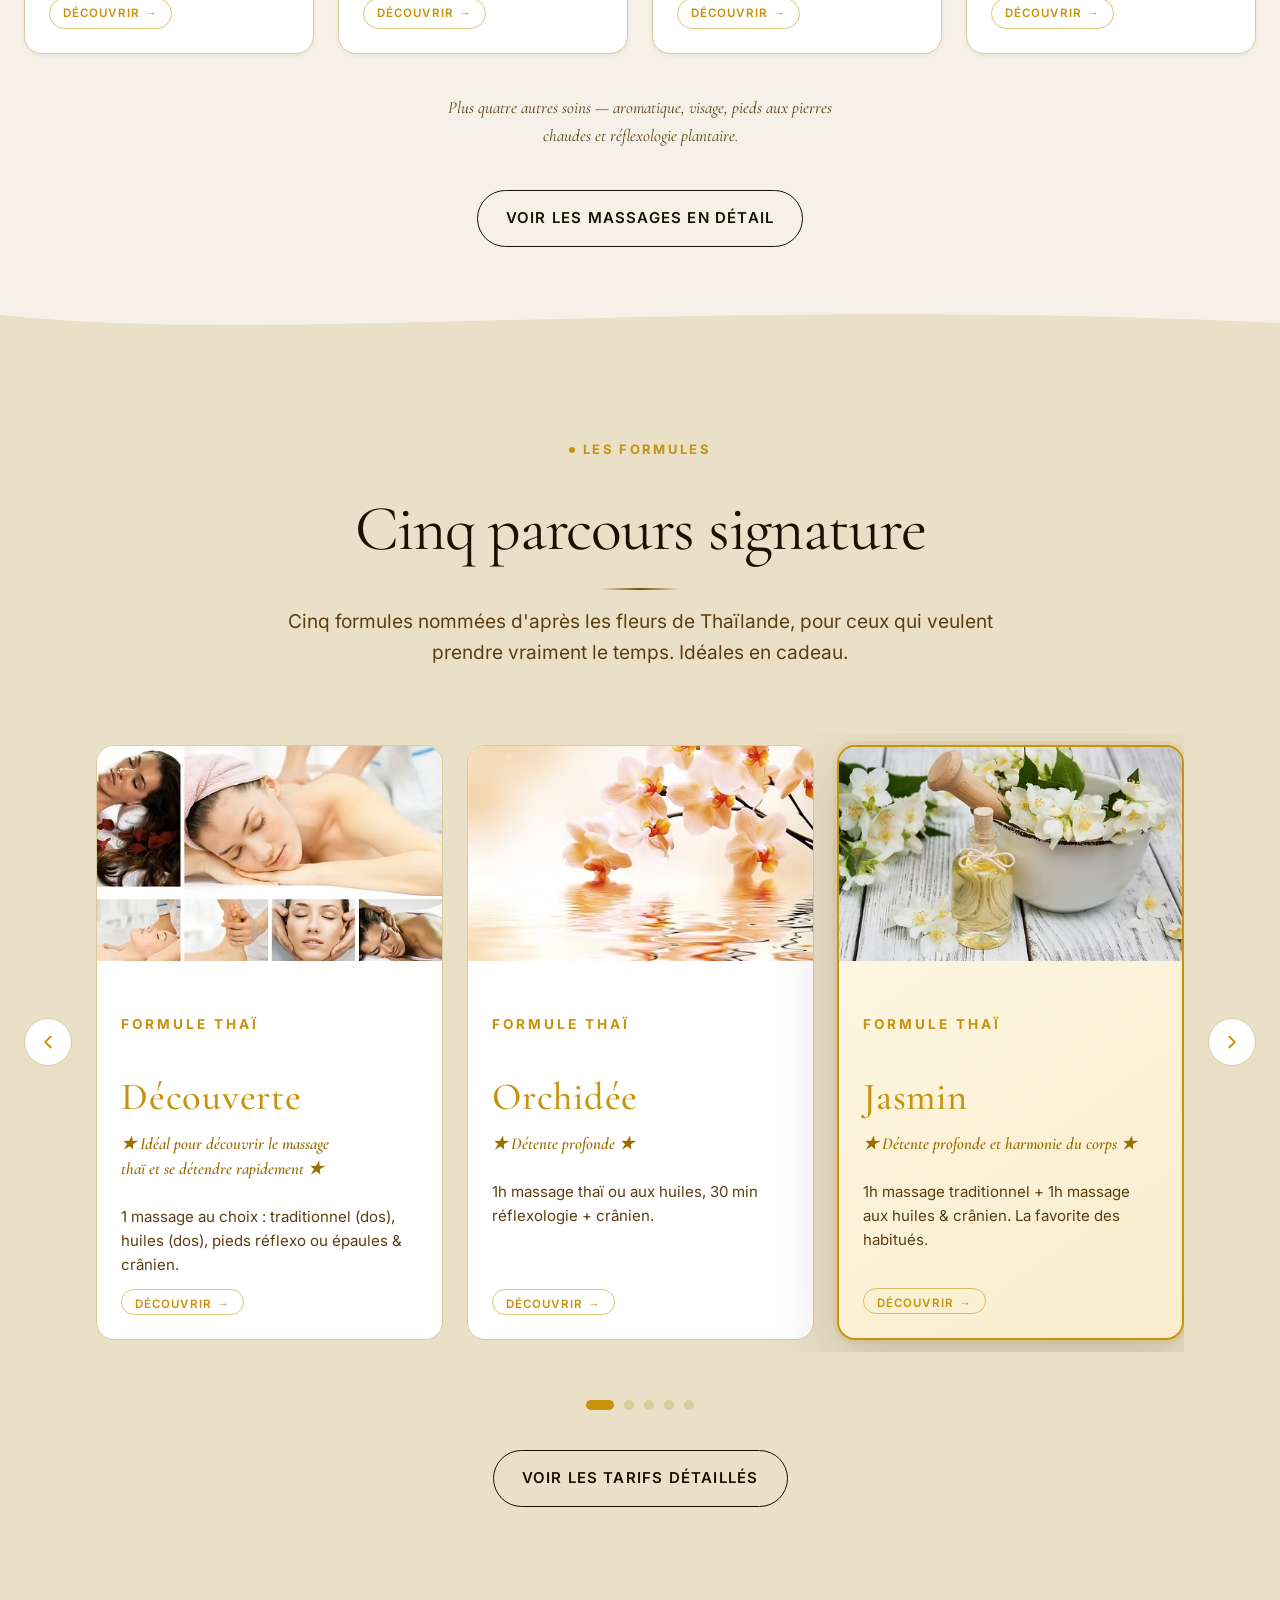
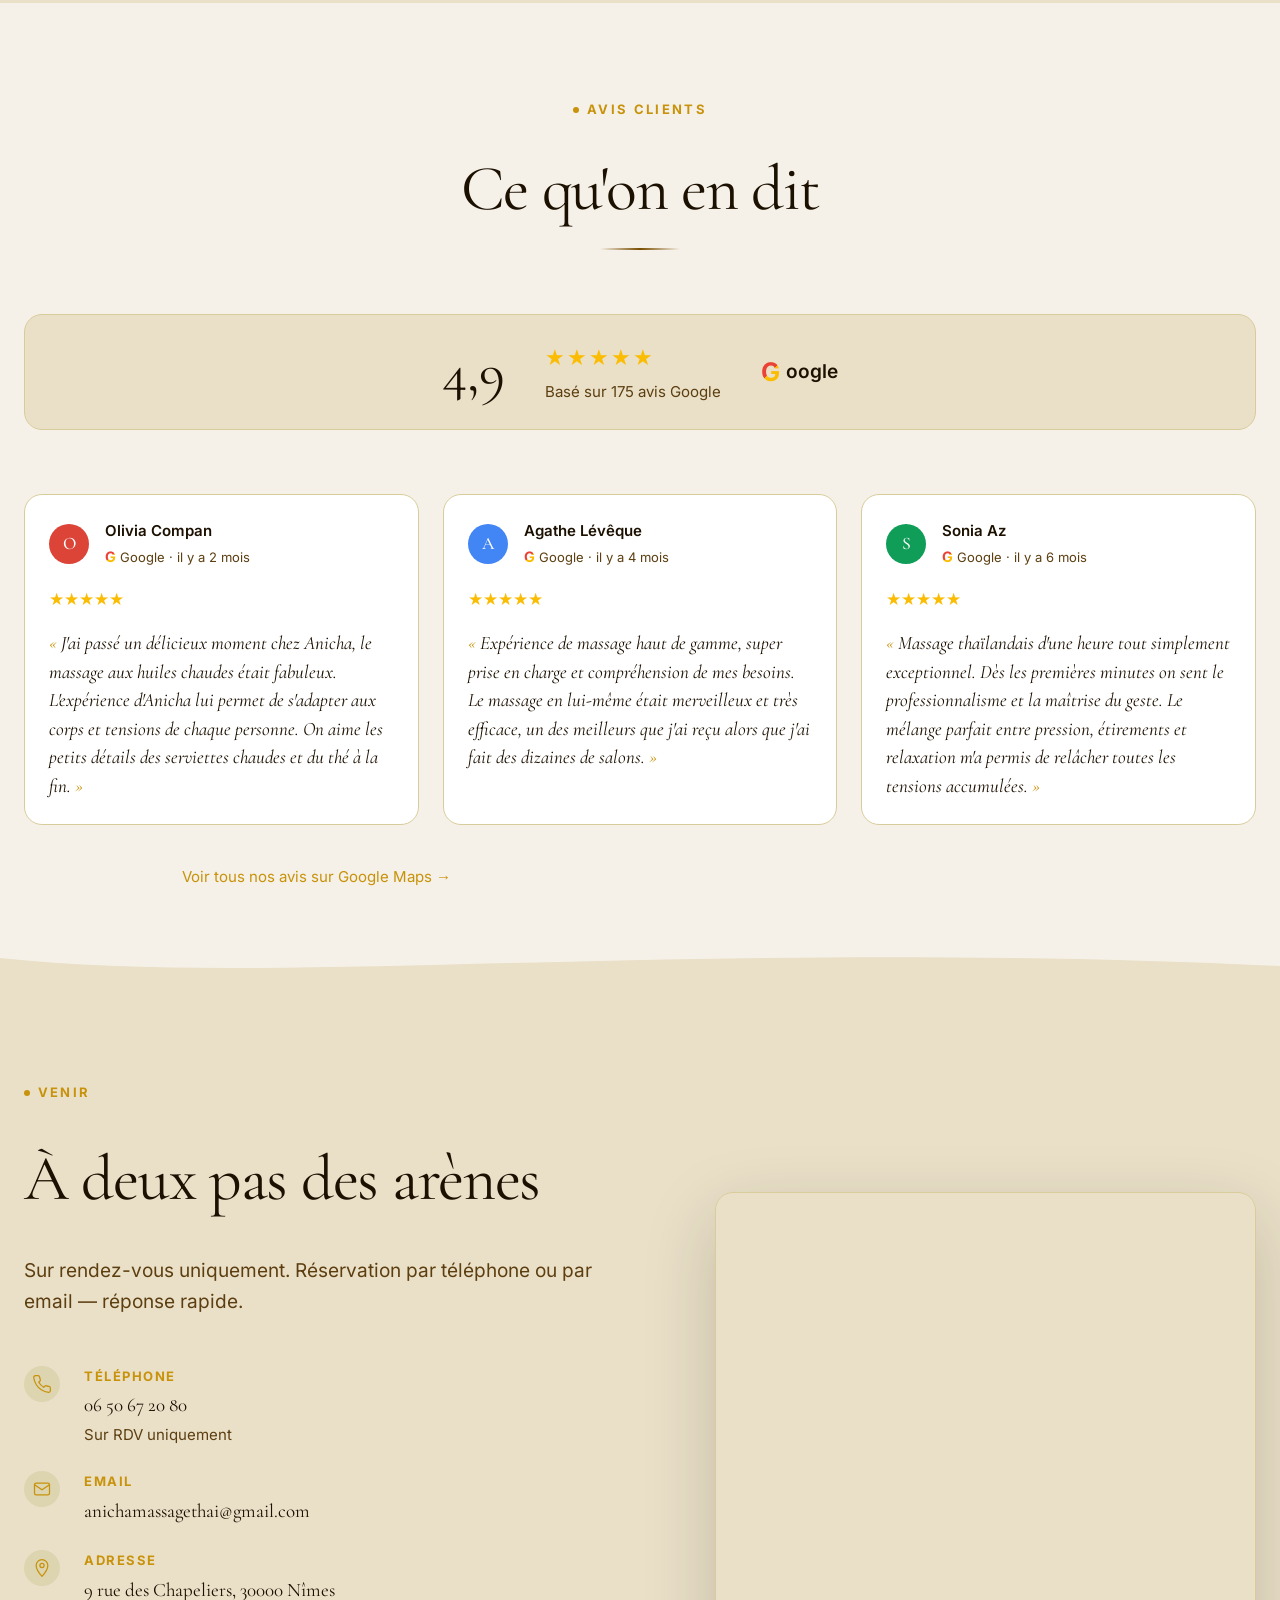
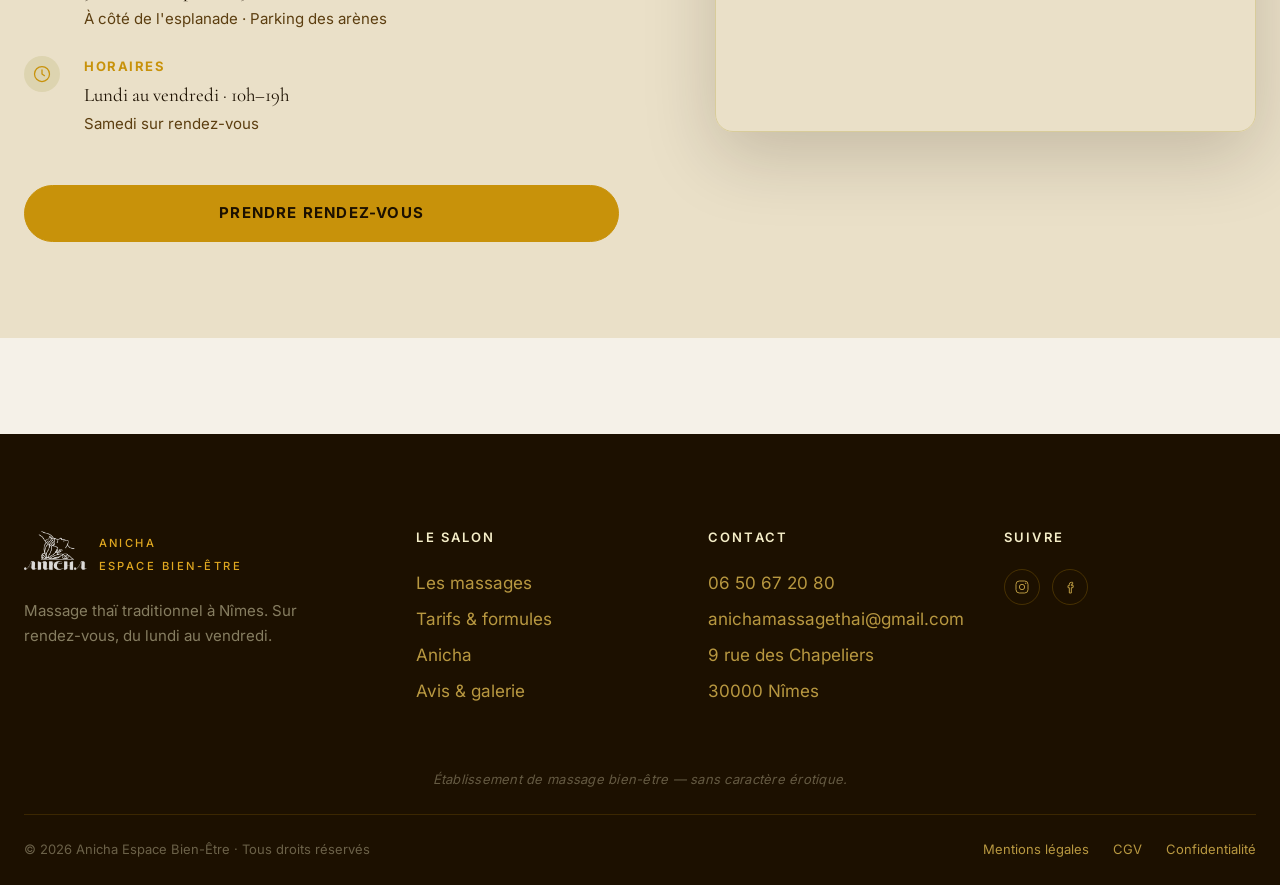
==== commit ea4b2607: "0" ====
--- a/index.html
+++ b/index.html
@@ -48,15 +48,15 @@
       }
     ],
     "priceRange": "€€",
-    "url": "https://anichamassagethai-nimes.com",
+    "url": "https://anichamassagethai.com",
     "sameAs": ["https://www.instagram.com/anicha.massage.thai/", "https://www.facebook.com/profile.php?id=100057337184093"]
   }
   </script>
-  <link rel="canonical" href="https://anichamassagethai-nimes.com/" />
+  <link rel="canonical" href="https://anichamassagethai.com/" />
   <meta property="og:type" content="website" />
   <meta property="og:locale" content="fr_FR" />
   <meta property="og:site_name" content="Anicha Espace Bien-Être" />
-  <meta property="og:url" content="https://anichamassagethai-nimes.com/" />
+  <meta property="og:url" content="https://anichamassagethai.com/" />
   <meta property="og:title" content="Anicha Espace Bien-Être – Massage thaï traditionnel à Nîmes " />
   <meta property="og:description" content="Massage thaï traditionnel à Nîmes. Pas de nouvelle clientèle masculine, sur rendez-vous. Formée à l'école Wat Pô de Bangkok, +28 ans d'expérience. 9 rue des Chapeliers." />
   <meta property="og:image" content="https://images.unsplash.com/photo-1600334129128-685c5582fd35?auto=format&fit=crop&w=1200&q=80" />
--- a/css/style.css
+++ b/css/style.css
@@ -618,7 +618,13 @@
 .card:hover .card__number { color: rgba(200,146,10,.18); }
 
 .card__name-thai {
-  display: none;
+  display: block;
+  font-family: var(--font-serif);
+  font-style: italic;
+  font-size: var(--fs-sm);
+  color: var(--color-primary);
+  letter-spacing: 0.04em;
+  margin-bottom: var(--space-xs);
 }
 .card__title {
   font-family: var(--font-serif);
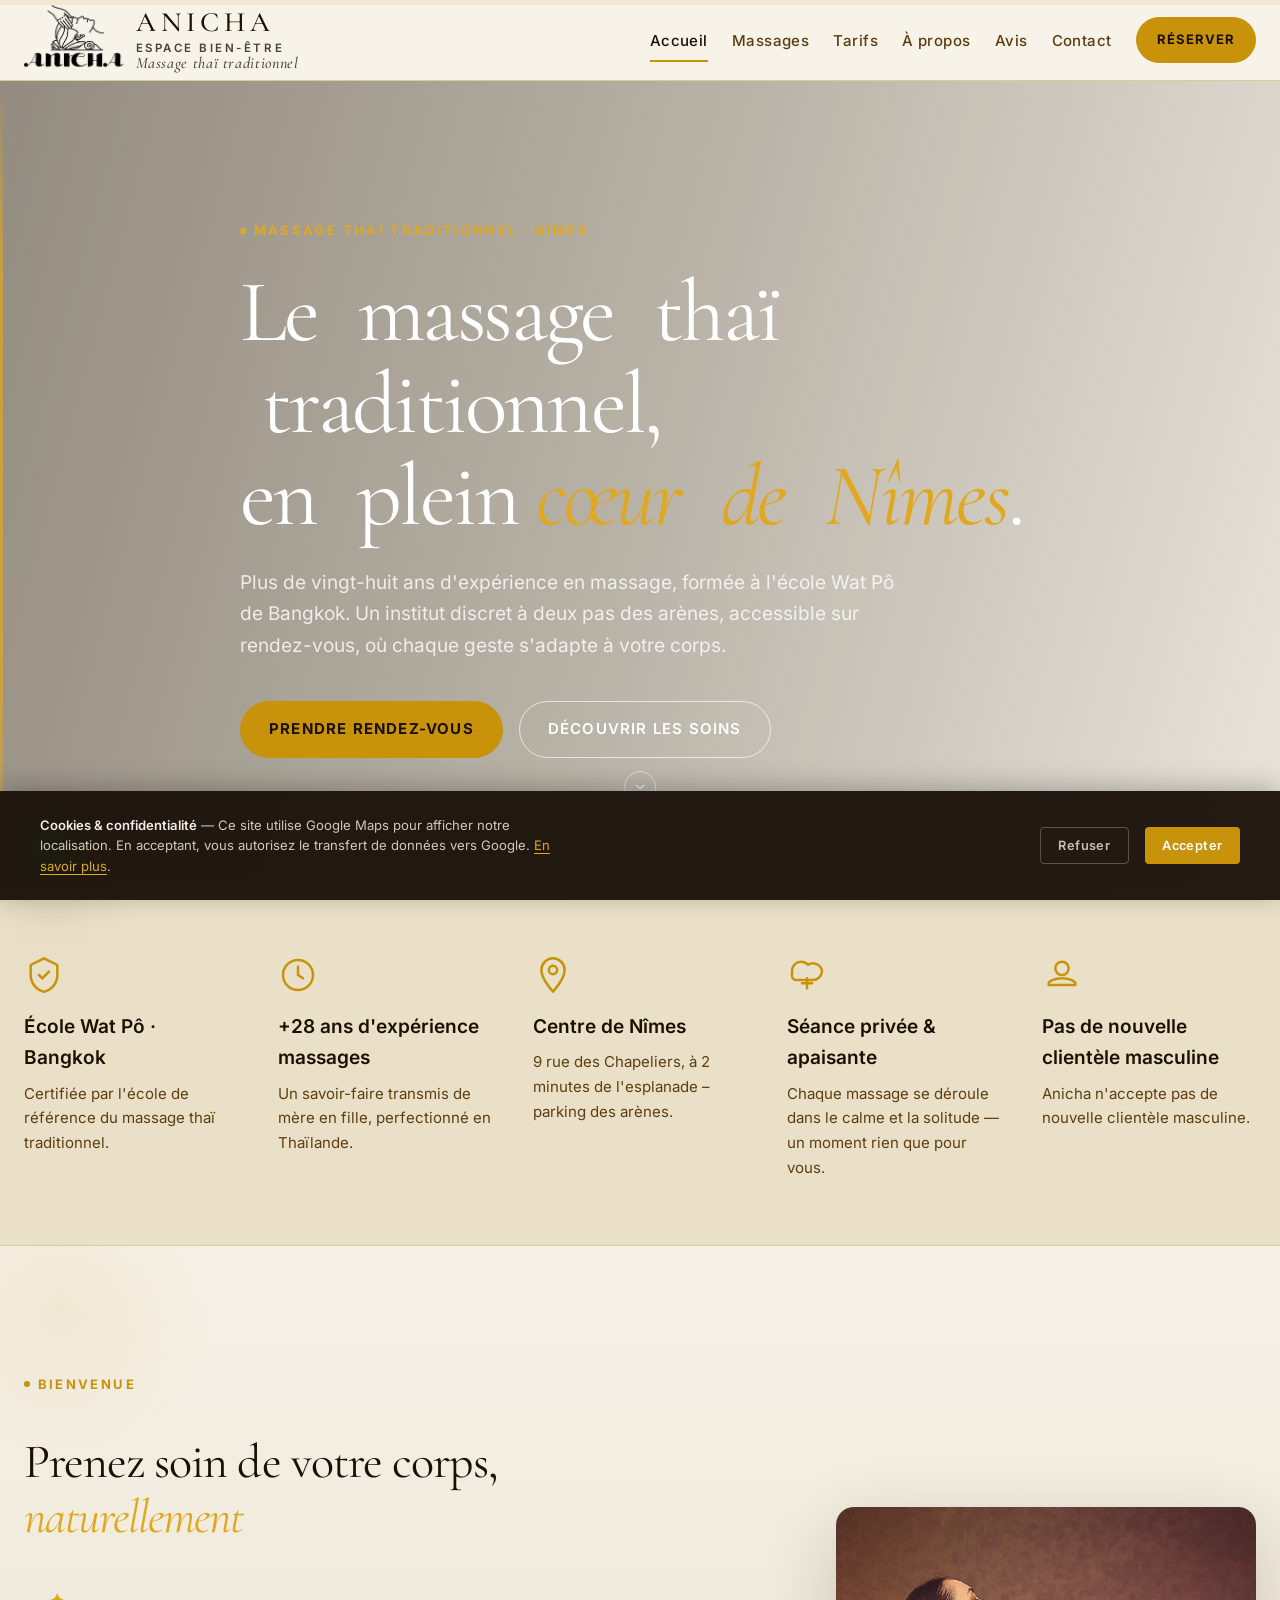
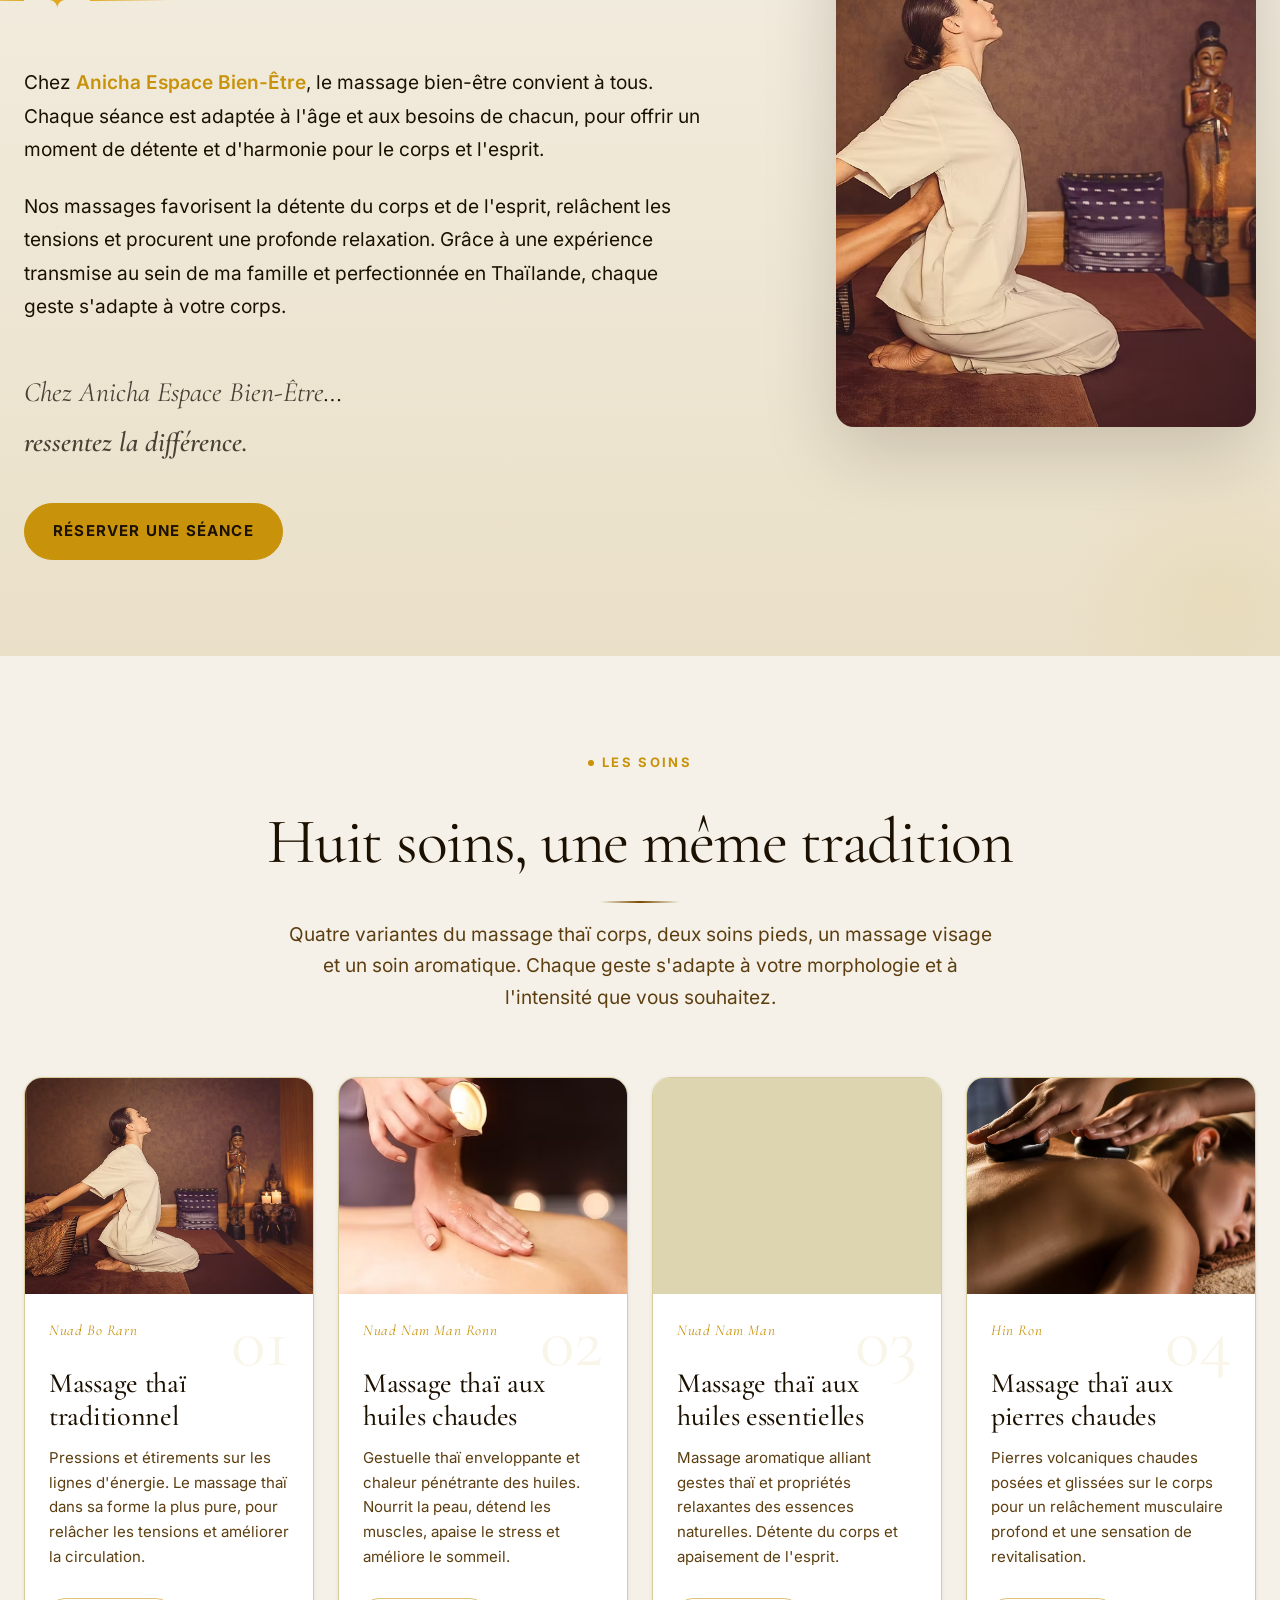
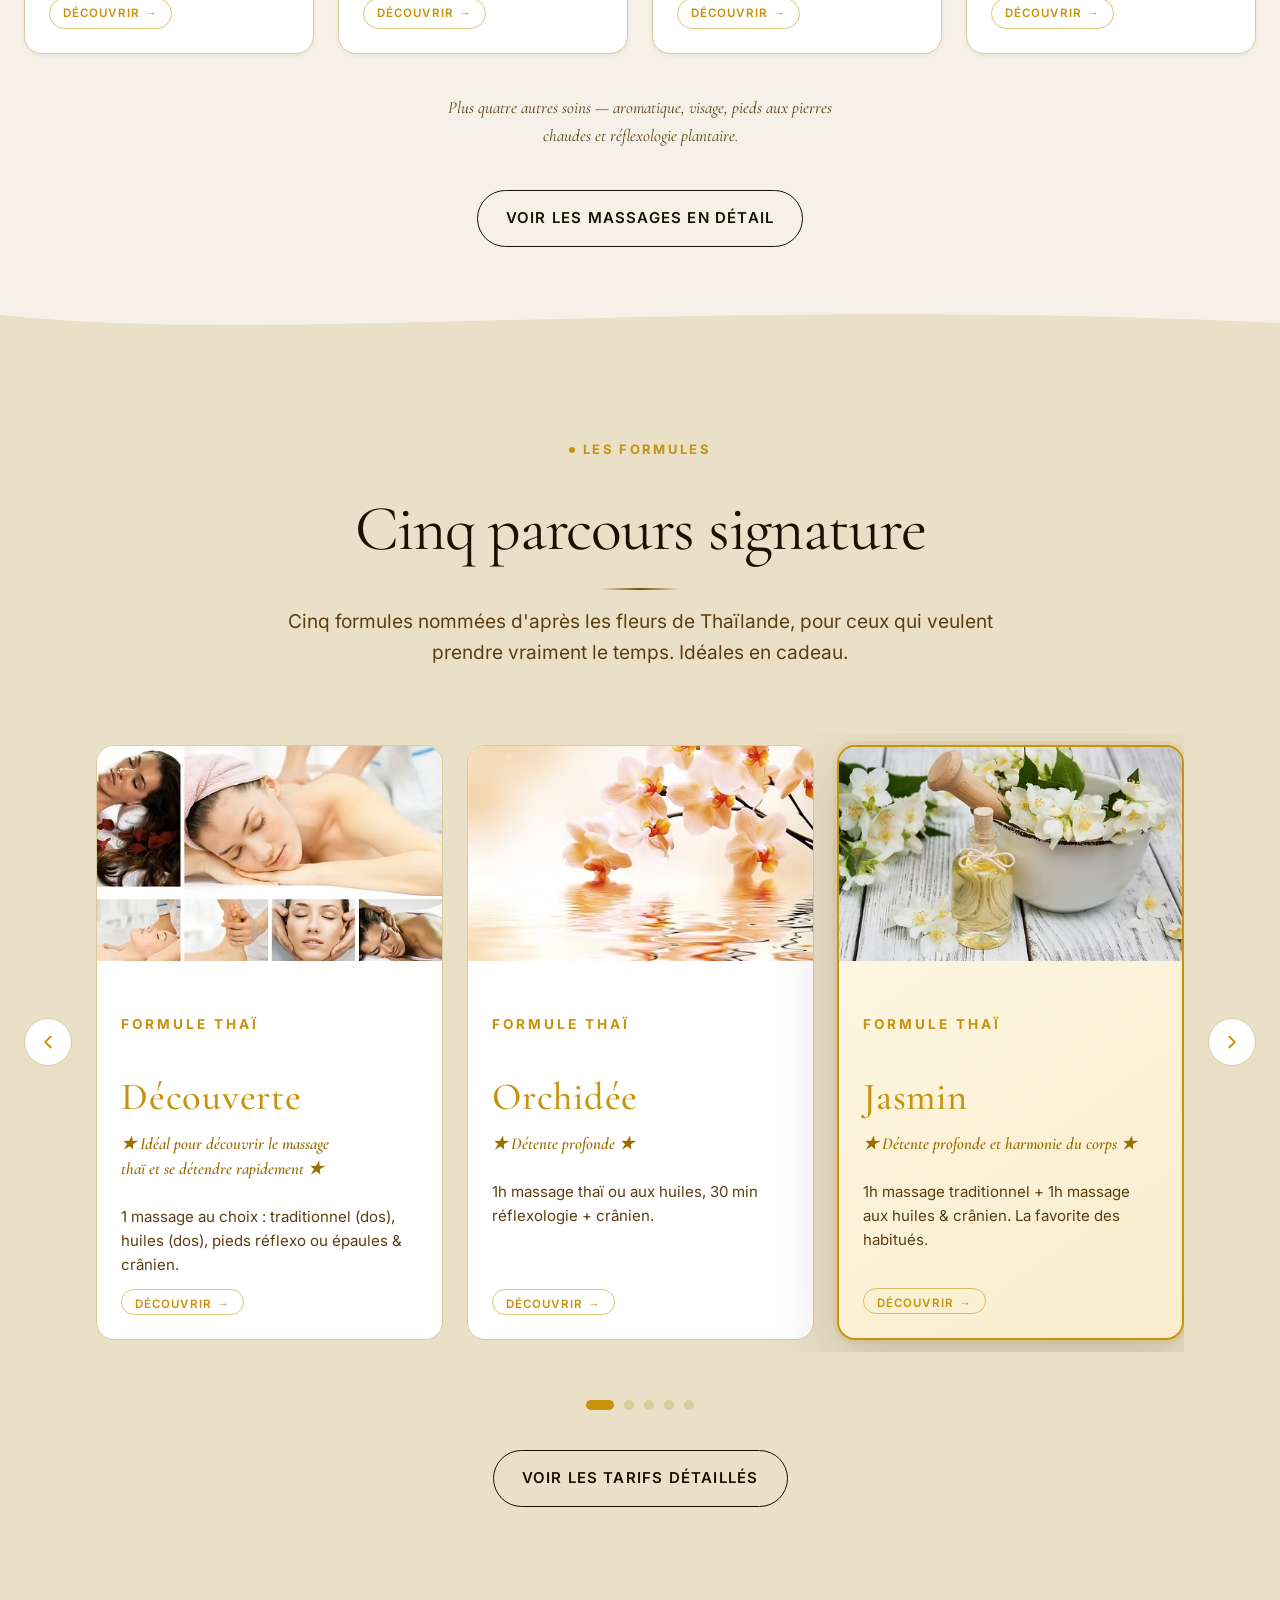
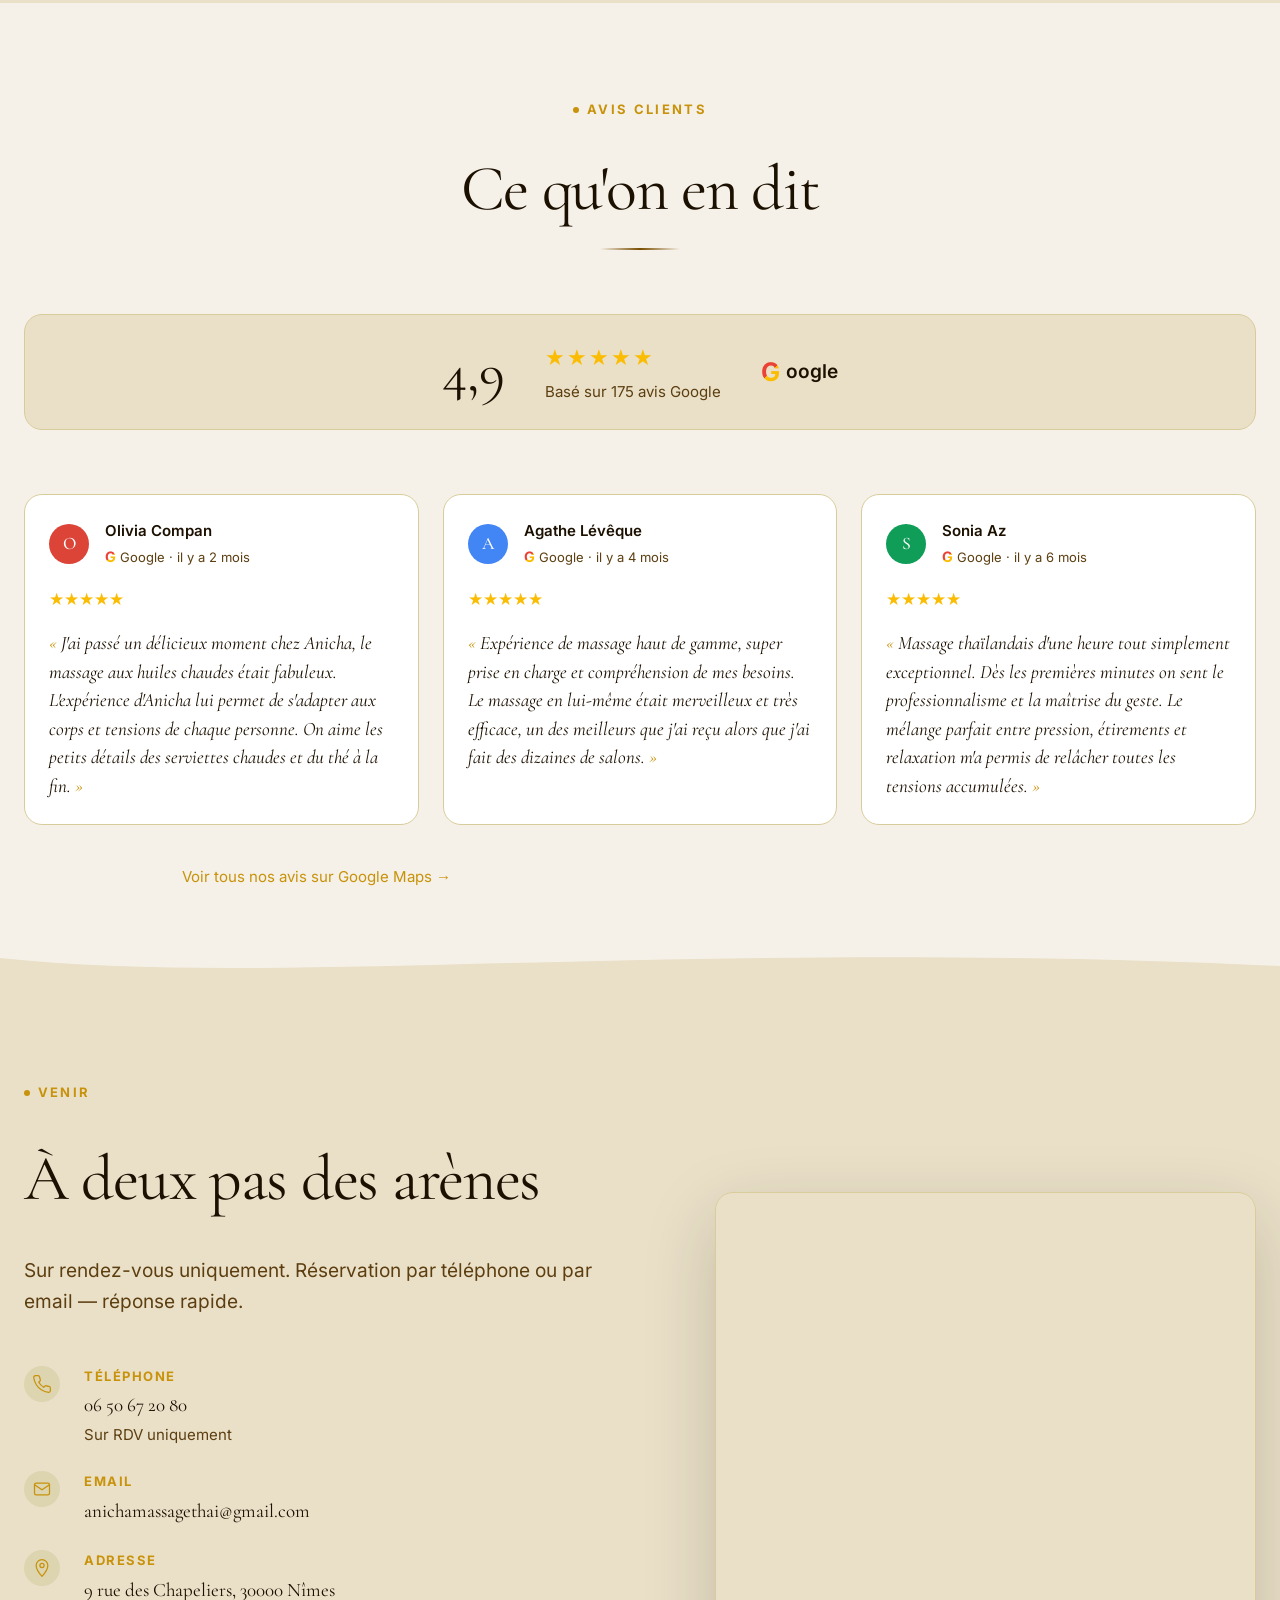
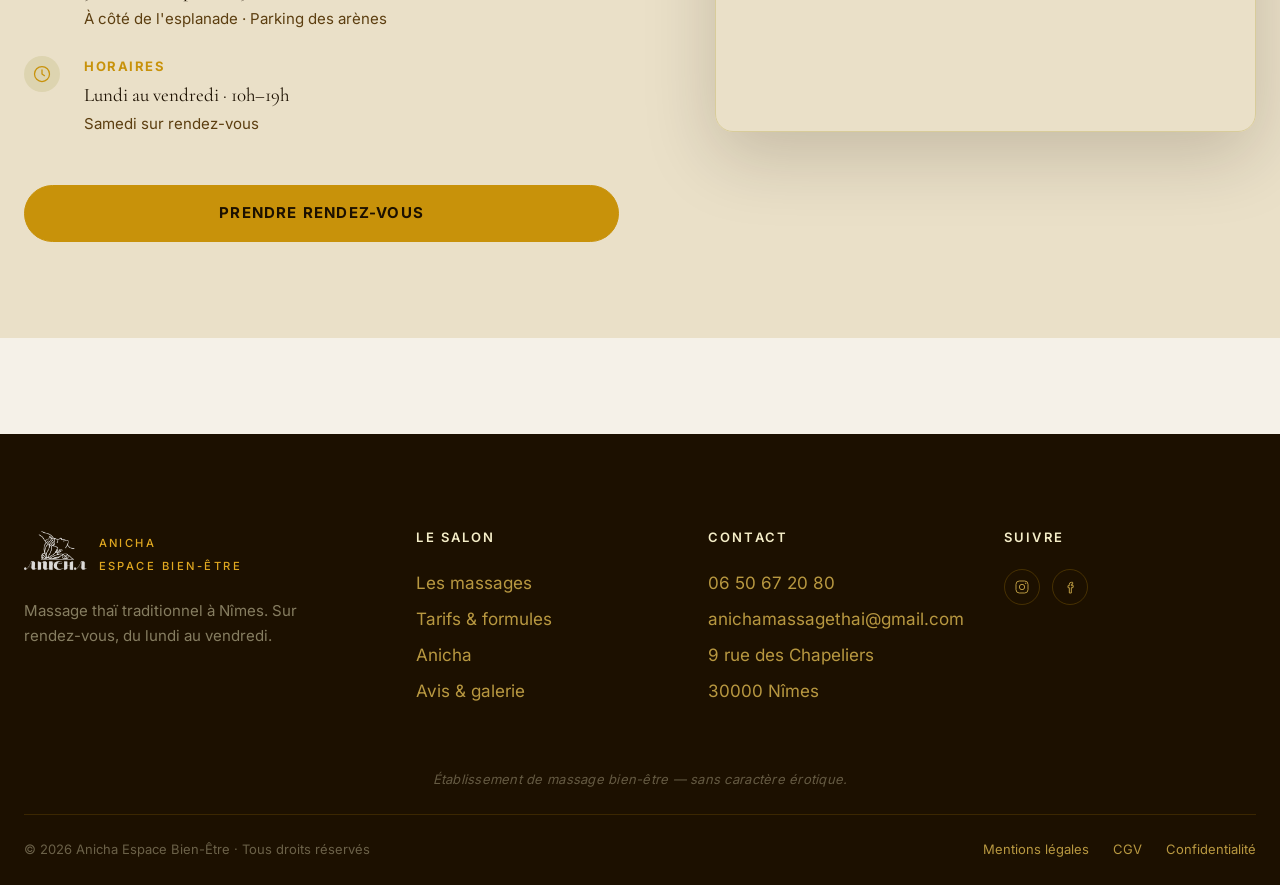
==== commit 0eaacde4: "0" ====
--- a/index.html
+++ b/index.html
@@ -48,15 +48,15 @@
       }
     ],
     "priceRange": "€€",
-    "url": "https://anichamassagethai.com",
+    "url": "https://anicha-massagethai.com",
     "sameAs": ["https://www.instagram.com/anicha.massage.thai/", "https://www.facebook.com/profile.php?id=100057337184093"]
   }
   </script>
-  <link rel="canonical" href="https://anichamassagethai.com/" />
+  <link rel="canonical" href="https://anicha-massagethai.com/" />
   <meta property="og:type" content="website" />
   <meta property="og:locale" content="fr_FR" />
   <meta property="og:site_name" content="Anicha Espace Bien-Être" />
-  <meta property="og:url" content="https://anichamassagethai.com/" />
+  <meta property="og:url" content="https://anicha-massagethai.com/" />
   <meta property="og:title" content="Anicha Espace Bien-Être – Massage thaï traditionnel à Nîmes " />
   <meta property="og:description" content="Massage thaï traditionnel à Nîmes. Pas de nouvelle clientèle masculine, sur rendez-vous. Formée à l'école Wat Pô de Bangkok, +28 ans d'expérience. 9 rue des Chapeliers." />
   <meta property="og:image" content="https://images.unsplash.com/photo-1600334129128-685c5582fd35?auto=format&fit=crop&w=1200&q=80" />
